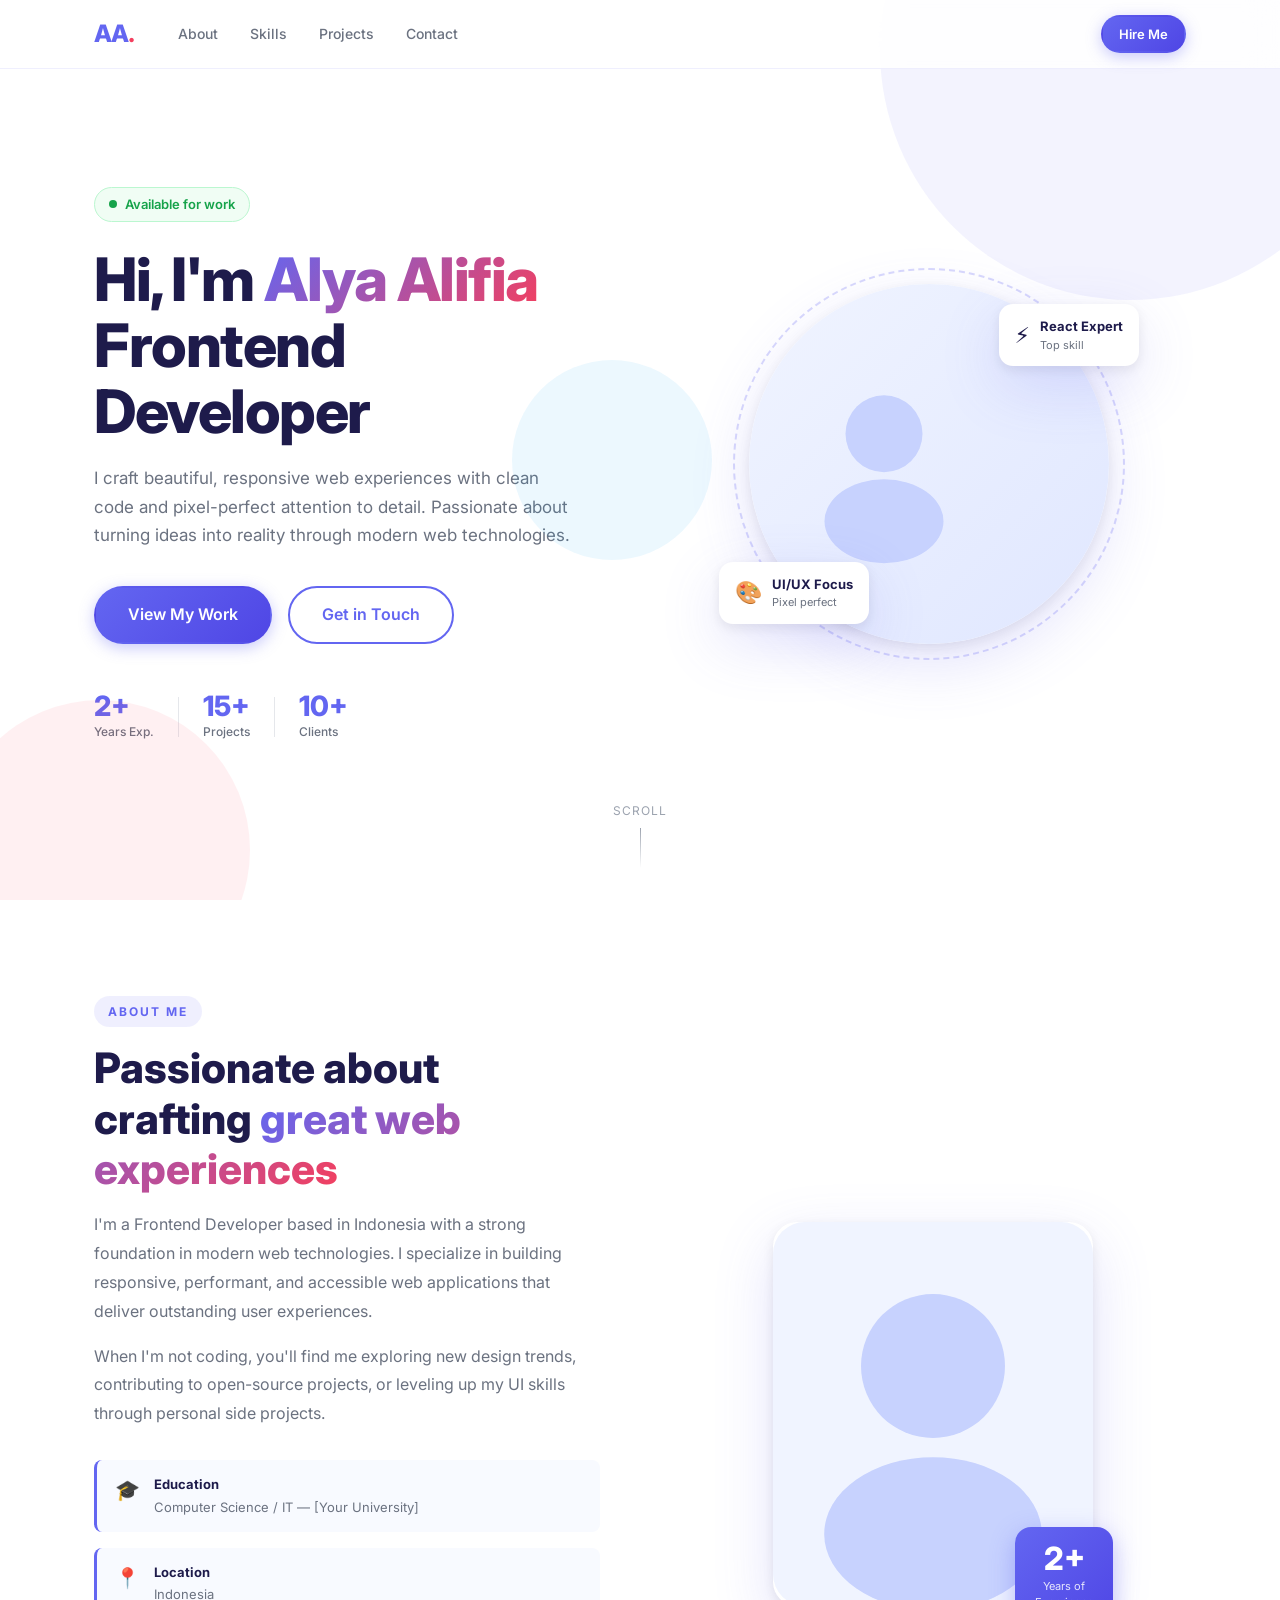
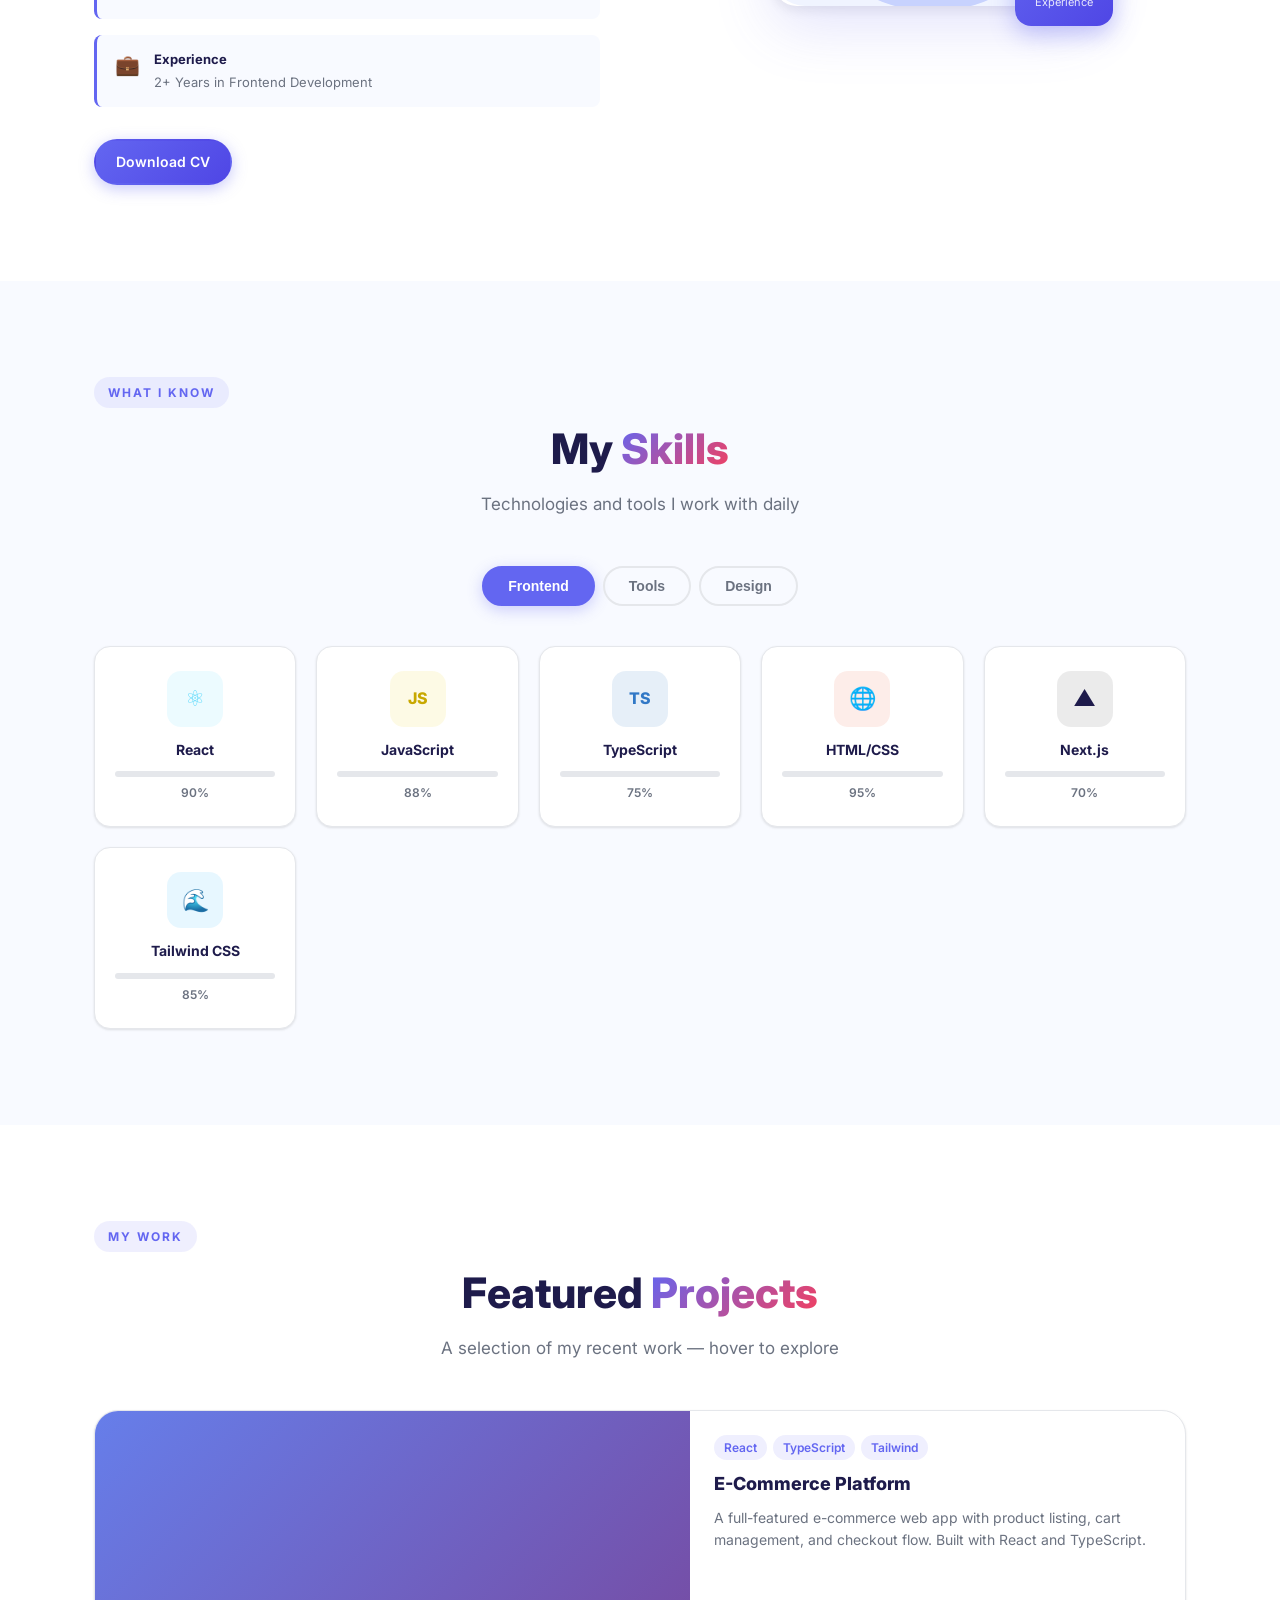
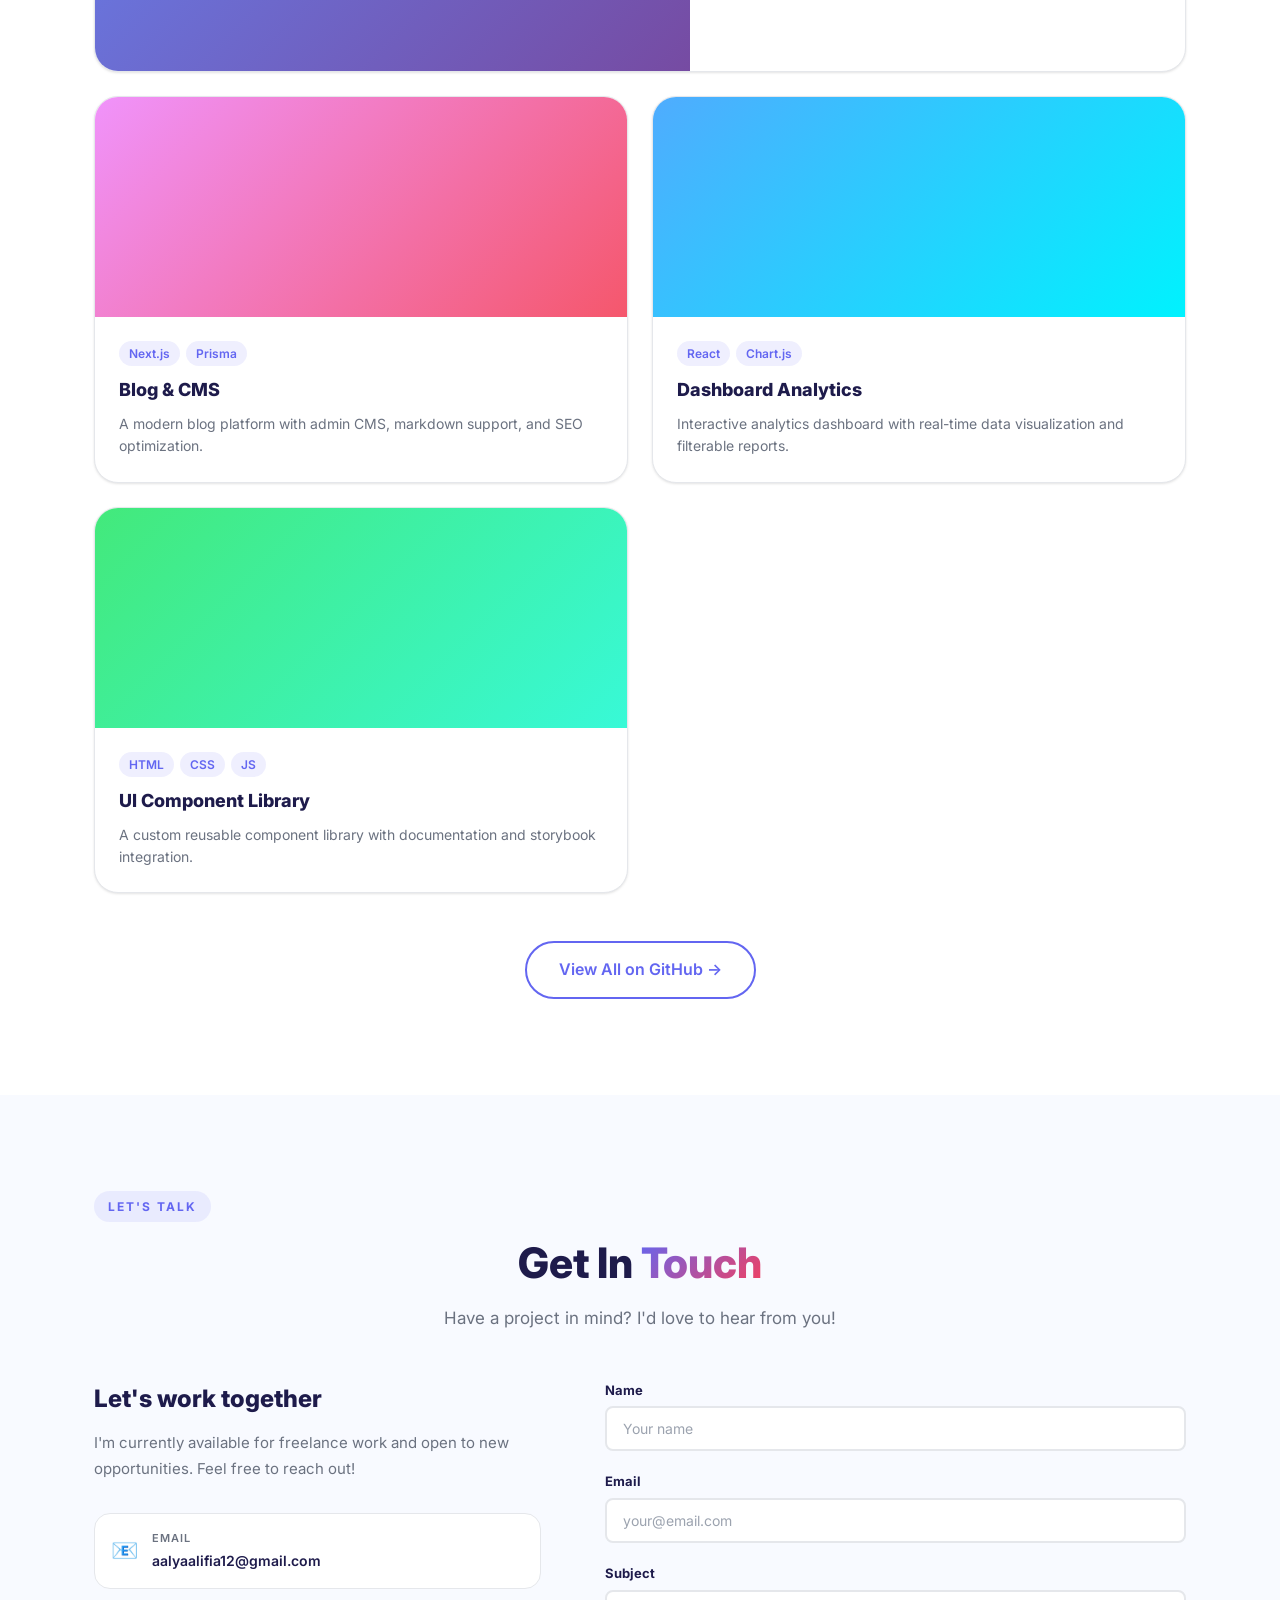
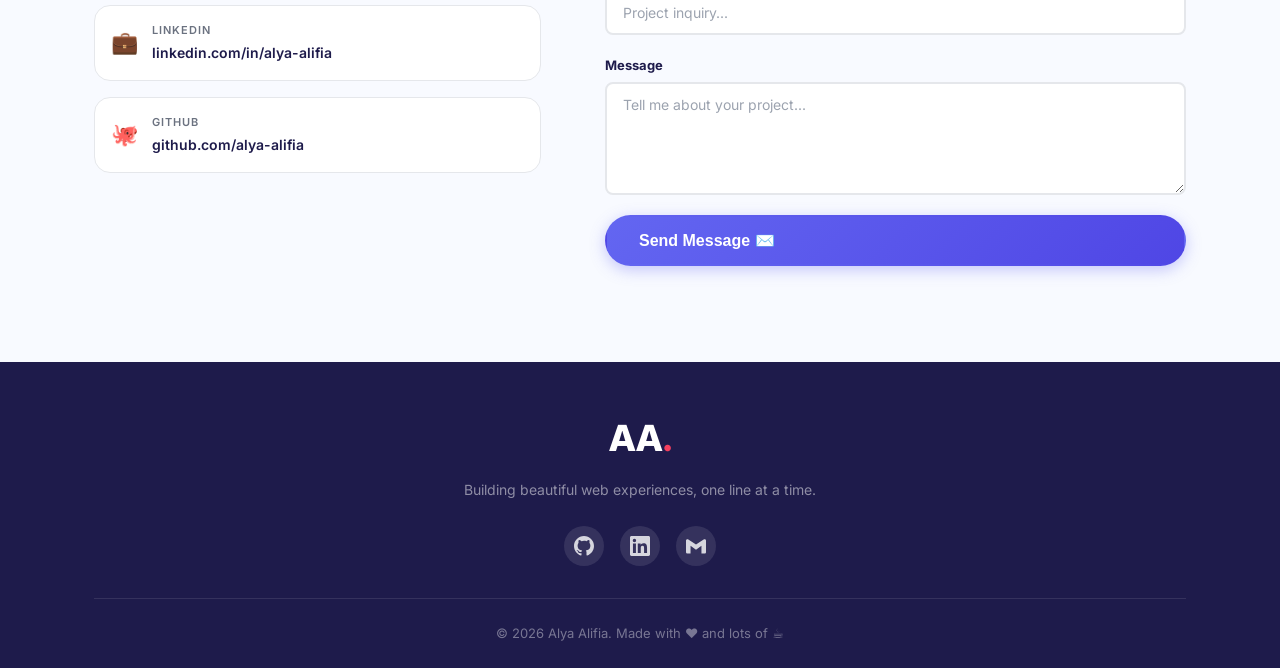
==== index.html @ 5667f8c8 "Add files via upload" ====
<!DOCTYPE html>
<html lang="id">
<head>
  <meta charset="UTF-8" />
  <meta name="viewport" content="width=device-width, initial-scale=1.0" />
  <title>Alya Alifia — Frontend Developer</title>
  <link rel="preconnect" href="https://fonts.googleapis.com" />
  <link rel="preconnect" href="https://fonts.gstatic.com" crossorigin />
  <link href="https://fonts.googleapis.com/css2?family=Inter:wght@300;400;500;600;700;800&family=Playfair+Display:wght@700;800&display=swap" rel="stylesheet" />
  <link rel="stylesheet" href="style.css" />
</head>
<body>

  <!-- NAVBAR -->
  <nav class="navbar" id="navbar">
    <div class="nav-container">
      <a href="#" class="nav-logo">AA<span class="logo-dot">.</span></a>
      <ul class="nav-links">
        <li><a href="#about">About</a></li>
        <li><a href="#skills">Skills</a></li>
        <li><a href="#projects">Projects</a></li>
        <li><a href="#contact">Contact</a></li>
      </ul>
      <a href="#contact" class="btn btn-primary btn-sm">Hire Me</a>
      <button class="nav-hamburger" id="hamburger" aria-label="Toggle menu">
        <span></span><span></span><span></span>
      </button>
    </div>
    <!-- Mobile Menu -->
    <div class="mobile-menu" id="mobileMenu">
      <ul>
        <li><a href="#about" class="mobile-link">About</a></li>
        <li><a href="#skills" class="mobile-link">Skills</a></li>
        <li><a href="#projects" class="mobile-link">Projects</a></li>
        <li><a href="#contact" class="mobile-link">Contact</a></li>
        <li><a href="#contact" class="btn btn-primary" style="display:inline-block;margin-top:8px;">Hire Me</a></li>
      </ul>
    </div>
  </nav>

  <!-- HERO -->
  <section class="hero" id="home">
    <div class="hero-bg-shapes">
      <div class="shape shape-1"></div>
      <div class="shape shape-2"></div>
      <div class="shape shape-3"></div>
    </div>
    <div class="container hero-content">
      <div class="hero-text">
        <div class="hero-badge">
          <span class="badge-dot"></span>
          Available for work
        </div>
        <h1 class="hero-title">
          Hi, I'm <span class="text-gradient">Alya Alifia</span>
          <br />Frontend Developer
        </h1>
        <p class="hero-desc">
          I craft beautiful, responsive web experiences with clean code 
          and pixel-perfect attention to detail. Passionate about turning 
          ideas into reality through modern web technologies.
        </p>
        <div class="hero-actions">
          <a href="#projects" class="btn btn-primary btn-lg">View My Work</a>
          <a href="#contact" class="btn btn-outline btn-lg">Get in Touch</a>
        </div>
        <div class="hero-stats">
          <div class="stat">
            <span class="stat-num">2+</span>
            <span class="stat-label">Years Exp.</span>
          </div>
          <div class="stat-divider"></div>
          <div class="stat">
            <span class="stat-num">15+</span>
            <span class="stat-label">Projects</span>
          </div>
          <div class="stat-divider"></div>
          <div class="stat">
            <span class="stat-num">10+</span>
            <span class="stat-label">Clients</span>
          </div>
        </div>
      </div>
      <div class="hero-visual">
        <div class="avatar-wrapper">
          <div class="avatar-ring"></div>
          <div class="avatar-container">
            <div class="avatar-placeholder">
              <svg viewBox="0 0 120 120" fill="none" xmlns="http://www.w3.org/2000/svg">
                <circle cx="60" cy="45" r="22" fill="#c7d2fe"/>
                <ellipse cx="60" cy="95" rx="34" ry="24" fill="#c7d2fe"/>
              </svg>
            </div>
          </div>
          <div class="floating-card card-top">
            <span class="card-icon">⚡</span>
            <div>
              <div class="card-title">React Expert</div>
              <div class="card-sub">Top skill</div>
            </div>
          </div>
          <div class="floating-card card-bottom">
            <span class="card-icon">🎨</span>
            <div>
              <div class="card-title">UI/UX Focus</div>
              <div class="card-sub">Pixel perfect</div>
            </div>
          </div>
        </div>
      </div>
    </div>
    <div class="scroll-indicator">
      <span>Scroll</span>
      <div class="scroll-line"></div>
    </div>
  </section>

  <!-- ABOUT -->
  <section class="section" id="about">
    <div class="container">
      <div class="section-label">About Me</div>
      <div class="about-grid">
        <div class="about-text">
          <h2 class="section-title">Passionate about crafting <span class="text-gradient">great web experiences</span></h2>
          <p>
            I'm a Frontend Developer based in Indonesia with a strong foundation in 
            modern web technologies. I specialize in building responsive, 
            performant, and accessible web applications that deliver outstanding user experiences.
          </p>
          <p>
            When I'm not coding, you'll find me exploring new design trends, 
            contributing to open-source projects, or leveling up my UI skills 
            through personal side projects.
          </p>
          <div class="about-highlights">
            <div class="highlight-item">
              <div class="highlight-icon">🎓</div>
              <div>
                <div class="highlight-title">Education</div>
                <div class="highlight-sub">Computer Science / IT — [Your University]</div>
              </div>
            </div>
            <div class="highlight-item">
              <div class="highlight-icon">📍</div>
              <div>
                <div class="highlight-title">Location</div>
                <div class="highlight-sub">Indonesia</div>
              </div>
            </div>
            <div class="highlight-item">
              <div class="highlight-icon">💼</div>
              <div>
                <div class="highlight-title">Experience</div>
                <div class="highlight-sub">2+ Years in Frontend Development</div>
              </div>
            </div>
          </div>
          <a href="#" class="btn btn-primary" download>Download CV</a>
        </div>
        <div class="about-image-col">
          <div class="about-card-visual">
            <div class="about-img-placeholder">
              <svg viewBox="0 0 200 240" fill="none" xmlns="http://www.w3.org/2000/svg">
                <rect width="200" height="240" rx="20" fill="#f0f4ff"/>
                <circle cx="100" cy="90" r="45" fill="#c7d2fe"/>
                <ellipse cx="100" cy="195" rx="68" ry="48" fill="#c7d2fe"/>
              </svg>
            </div>
            <div class="experience-badge">
              <div class="exp-num">2+</div>
              <div class="exp-label">Years of<br>Experience</div>
            </div>
          </div>
        </div>
      </div>
    </div>
  </section>

  <!-- SKILLS -->
  <section class="section section-alt" id="skills">
    <div class="container">
      <div class="section-label">What I Know</div>
      <h2 class="section-title text-center">My <span class="text-gradient">Skills</span></h2>
      <p class="section-desc text-center">Technologies and tools I work with daily</p>

      <div class="skills-tabs">
        <button class="tab-btn active" data-tab="frontend">Frontend</button>
        <button class="tab-btn" data-tab="tools">Tools</button>
        <button class="tab-btn" data-tab="design">Design</button>
      </div>

      <div class="tab-content active" id="tab-frontend">
        <div class="skills-grid">
          <div class="skill-card">
            <div class="skill-icon skill-react">⚛️</div>
            <div class="skill-name">React</div>
            <div class="skill-bar"><div class="skill-fill" style="--w:90%"></div></div>
            <div class="skill-pct">90%</div>
          </div>
          <div class="skill-card">
            <div class="skill-icon skill-js">JS</div>
            <div class="skill-name">JavaScript</div>
            <div class="skill-bar"><div class="skill-fill" style="--w:88%"></div></div>
            <div class="skill-pct">88%</div>
          </div>
          <div class="skill-card">
            <div class="skill-icon skill-ts">TS</div>
            <div class="skill-name">TypeScript</div>
            <div class="skill-bar"><div class="skill-fill" style="--w:75%"></div></div>
            <div class="skill-pct">75%</div>
          </div>
          <div class="skill-card">
            <div class="skill-icon skill-html">🌐</div>
            <div class="skill-name">HTML/CSS</div>
            <div class="skill-bar"><div class="skill-fill" style="--w:95%"></div></div>
            <div class="skill-pct">95%</div>
          </div>
          <div class="skill-card">
            <div class="skill-icon skill-next">▲</div>
            <div class="skill-name">Next.js</div>
            <div class="skill-bar"><div class="skill-fill" style="--w:70%"></div></div>
            <div class="skill-pct">70%</div>
          </div>
          <div class="skill-card">
            <div class="skill-icon skill-tailwind">🌊</div>
            <div class="skill-name">Tailwind CSS</div>
            <div class="skill-bar"><div class="skill-fill" style="--w:85%"></div></div>
            <div class="skill-pct">85%</div>
          </div>
        </div>
      </div>

      <div class="tab-content" id="tab-tools">
        <div class="skills-grid">
          <div class="skill-card">
            <div class="skill-icon skill-git">🔀</div>
            <div class="skill-name">Git / GitHub</div>
            <div class="skill-bar"><div class="skill-fill" style="--w:85%"></div></div>
            <div class="skill-pct">85%</div>
          </div>
          <div class="skill-card">
            <div class="skill-icon skill-vscode">💻</div>
            <div class="skill-name">VS Code</div>
            <div class="skill-bar"><div class="skill-fill" style="--w:95%"></div></div>
            <div class="skill-pct">95%</div>
          </div>
          <div class="skill-card">
            <div class="skill-icon skill-npm">📦</div>
            <div class="skill-name">npm / pnpm</div>
            <div class="skill-bar"><div class="skill-fill" style="--w:80%"></div></div>
            <div class="skill-pct">80%</div>
          </div>
          <div class="skill-card">
            <div class="skill-icon skill-vite">⚡</div>
            <div class="skill-name">Vite</div>
            <div class="skill-bar"><div class="skill-fill" style="--w:78%"></div></div>
            <div class="skill-pct">78%</div>
          </div>
        </div>
      </div>

      <div class="tab-content" id="tab-design">
        <div class="skills-grid">
          <div class="skill-card">
            <div class="skill-icon skill-figma">🎨</div>
            <div class="skill-name">Figma</div>
            <div class="skill-bar"><div class="skill-fill" style="--w:80%"></div></div>
            <div class="skill-pct">80%</div>
          </div>
          <div class="skill-card">
            <div class="skill-icon skill-ps">Ps</div>
            <div class="skill-name">Photoshop</div>
            <div class="skill-bar"><div class="skill-fill" style="--w:60%"></div></div>
            <div class="skill-pct">60%</div>
          </div>
          <div class="skill-card">
            <div class="skill-icon skill-ai">Ai</div>
            <div class="skill-name">Illustrator</div>
            <div class="skill-bar"><div class="skill-fill" style="--w:55%"></div></div>
            <div class="skill-pct">55%</div>
          </div>
        </div>
      </div>
    </div>
  </section>

  <!-- PROJECTS -->
  <section class="section" id="projects">
    <div class="container">
      <div class="section-label">My Work</div>
      <h2 class="section-title text-center">Featured <span class="text-gradient">Projects</span></h2>
      <p class="section-desc text-center">A selection of my recent work — hover to explore</p>

      <div class="projects-grid">

        <div class="project-card featured">
          <div class="project-img project-img-1">
            <div class="project-overlay">
              <a href="#" class="btn btn-white btn-sm">Live Demo</a>
              <a href="#" class="btn btn-outline-white btn-sm">GitHub</a>
            </div>
          </div>
          <div class="project-info">
            <div class="project-tags">
              <span class="tag">React</span>
              <span class="tag">TypeScript</span>
              <span class="tag">Tailwind</span>
            </div>
            <h3 class="project-title">E-Commerce Platform</h3>
            <p class="project-desc">A full-featured e-commerce web app with product listing, cart management, and checkout flow. Built with React and TypeScript.</p>
          </div>
        </div>

        <div class="project-card">
          <div class="project-img project-img-2">
            <div class="project-overlay">
              <a href="#" class="btn btn-white btn-sm">Live Demo</a>
              <a href="#" class="btn btn-outline-white btn-sm">GitHub</a>
            </div>
          </div>
          <div class="project-info">
            <div class="project-tags">
              <span class="tag">Next.js</span>
              <span class="tag">Prisma</span>
            </div>
            <h3 class="project-title">Blog & CMS</h3>
            <p class="project-desc">A modern blog platform with admin CMS, markdown support, and SEO optimization.</p>
          </div>
        </div>

        <div class="project-card">
          <div class="project-img project-img-3">
            <div class="project-overlay">
              <a href="#" class="btn btn-white btn-sm">Live Demo</a>
              <a href="#" class="btn btn-outline-white btn-sm">GitHub</a>
            </div>
          </div>
          <div class="project-info">
            <div class="project-tags">
              <span class="tag">React</span>
              <span class="tag">Chart.js</span>
            </div>
            <h3 class="project-title">Dashboard Analytics</h3>
            <p class="project-desc">Interactive analytics dashboard with real-time data visualization and filterable reports.</p>
          </div>
        </div>

        <div class="project-card">
          <div class="project-img project-img-4">
            <div class="project-overlay">
              <a href="#" class="btn btn-white btn-sm">Live Demo</a>
              <a href="#" class="btn btn-outline-white btn-sm">GitHub</a>
            </div>
          </div>
          <div class="project-info">
            <div class="project-tags">
              <span class="tag">HTML</span>
              <span class="tag">CSS</span>
              <span class="tag">JS</span>
            </div>
            <h3 class="project-title">UI Component Library</h3>
            <p class="project-desc">A custom reusable component library with documentation and storybook integration.</p>
          </div>
        </div>

      </div>

      <div class="text-center" style="margin-top:48px">
        <a href="https://github.com/" class="btn btn-outline btn-lg" target="_blank">View All on GitHub →</a>
      </div>
    </div>
  </section>

  <!-- CONTACT -->
  <section class="section section-alt" id="contact">
    <div class="container">
      <div class="section-label">Let's Talk</div>
      <h2 class="section-title text-center">Get In <span class="text-gradient">Touch</span></h2>
      <p class="section-desc text-center">Have a project in mind? I'd love to hear from you!</p>

      <div class="contact-grid">
        <div class="contact-info">
          <h3>Let's work together</h3>
          <p>I'm currently available for freelance work and open to new opportunities. Feel free to reach out!</p>
          <div class="contact-links">
            <a href="mailto:aalyaalifia12@gmail.com" class="contact-link">
              <div class="contact-link-icon">📧</div>
              <div>
                <div class="contact-link-label">Email</div>
                <div class="contact-link-val">aalyaalifia12@gmail.com</div>
              </div>
            </a>
            <a href="https://linkedin.com/in/" class="contact-link" target="_blank">
              <div class="contact-link-icon">💼</div>
              <div>
                <div class="contact-link-label">LinkedIn</div>
                <div class="contact-link-val">linkedin.com/in/alya-alifia</div>
              </div>
            </a>
            <a href="https://github.com/" class="contact-link" target="_blank">
              <div class="contact-link-icon">🐙</div>
              <div>
                <div class="contact-link-label">GitHub</div>
                <div class="contact-link-val">github.com/alya-alifia</div>
              </div>
            </a>
          </div>
        </div>

        <form class="contact-form" id="contactForm">
          <div class="form-group">
            <label for="name">Name</label>
            <input type="text" id="name" placeholder="Your name" required />
          </div>
          <div class="form-group">
            <label for="email">Email</label>
            <input type="email" id="email" placeholder="your@email.com" required />
          </div>
          <div class="form-group">
            <label for="subject">Subject</label>
            <input type="text" id="subject" placeholder="Project inquiry..." />
          </div>
          <div class="form-group">
            <label for="message">Message</label>
            <textarea id="message" rows="5" placeholder="Tell me about your project..." required></textarea>
          </div>
          <button type="submit" class="btn btn-primary btn-lg" style="width:100%">Send Message ✉️</button>
          <div class="form-success" id="formSuccess">
            ✅ Message sent! I'll get back to you soon.
          </div>
        </form>
      </div>
    </div>
  </section>

  <!-- FOOTER -->
  <footer class="footer">
    <div class="container">
      <div class="footer-content">
        <div class="footer-logo">AA<span class="logo-dot">.</span></div>
        <p class="footer-tagline">Building beautiful web experiences, one line at a time.</p>
        <div class="footer-socials">
          <a href="https://github.com/" target="_blank" aria-label="GitHub">
            <svg width="20" height="20" viewBox="0 0 24 24" fill="currentColor"><path d="M12 0C5.374 0 0 5.373 0 12c0 5.302 3.438 9.8 8.207 11.387.599.111.793-.261.793-.577v-2.234c-3.338.726-4.033-1.416-4.033-1.416-.546-1.387-1.333-1.756-1.333-1.756-1.089-.745.083-.729.083-.729 1.205.084 1.839 1.237 1.839 1.237 1.07 1.834 2.807 1.304 3.492.997.107-.775.418-1.305.762-1.604-2.665-.305-5.467-1.334-5.467-5.931 0-1.311.469-2.381 1.236-3.221-.124-.303-.535-1.524.117-3.176 0 0 1.008-.322 3.301 1.23A11.509 11.509 0 0 1 12 5.803c1.02.005 2.047.138 3.006.404 2.291-1.552 3.297-1.23 3.297-1.23.653 1.653.242 2.874.118 3.176.77.84 1.235 1.911 1.235 3.221 0 4.609-2.807 5.624-5.479 5.921.43.372.823 1.102.823 2.222v3.293c0 .319.192.694.801.576C20.566 21.797 24 17.3 24 12c0-6.627-5.373-12-12-12z"/></svg>
          </a>
          <a href="https://linkedin.com/" target="_blank" aria-label="LinkedIn">
            <svg width="20" height="20" viewBox="0 0 24 24" fill="currentColor"><path d="M20.447 20.452h-3.554v-5.569c0-1.328-.027-3.037-1.852-3.037-1.853 0-2.136 1.445-2.136 2.939v5.667H9.351V9h3.414v1.561h.046c.477-.9 1.637-1.85 3.37-1.85 3.601 0 4.267 2.37 4.267 5.455v6.286zM5.337 7.433a2.062 2.062 0 0 1-2.063-2.065 2.064 2.064 0 1 1 2.063 2.065zm1.782 13.019H3.555V9h3.564v11.452zM22.225 0H1.771C.792 0 0 .774 0 1.729v20.542C0 23.227.792 24 1.771 24h20.451C23.2 24 24 23.227 24 22.271V1.729C24 .774 23.2 0 22.222 0h.003z"/></svg>
          </a>
          <a href="mailto:aalyaalifia12@gmail.com" aria-label="Email">
            <svg width="20" height="20" viewBox="0 0 24 24" fill="currentColor"><path d="M24 5.457v13.909c0 .904-.732 1.636-1.636 1.636h-3.819V11.73L12 16.64l-6.545-4.91v9.273H1.636A1.636 1.636 0 0 1 0 19.366V5.457c0-.9.732-1.636 1.636-1.636h.709L12 10.09l9.655-6.27h.709A1.636 1.636 0 0 1 24 5.457z"/></svg>
          </a>
        </div>
      </div>
      <div class="footer-bottom">
        <p>© 2026 Alya Alifia. Made with ❤️ and lots of ☕</p>
      </div>
    </div>
  </footer>

  <script src="main.js"></script>
</body>
</html>
---- style.css ----
/* =============================================
   PORTFOLIO ALYA ALIFIA — STYLE.CSS
   ============================================= */

/* --- Reset & Variables --- */
*, *::before, *::after { box-sizing: border-box; margin: 0; padding: 0; }

:root {
  --primary: #6366f1;
  --primary-light: #818cf8;
  --primary-dark: #4f46e5;
  --secondary: #f43f5e;
  --accent: #0ea5e9;
  --bg: #ffffff;
  --bg-alt: #f8faff;
  --bg-card: #ffffff;
  --text: #1e1b4b;
  --text-muted: #6b7280;
  --text-light: #9ca3af;
  --border: #e5e7eb;
  --shadow-sm: 0 1px 3px rgba(0,0,0,.08), 0 1px 2px rgba(0,0,0,.04);
  --shadow: 0 4px 16px rgba(99,102,241,.12), 0 1px 4px rgba(0,0,0,.06);
  --shadow-lg: 0 20px 60px rgba(99,102,241,.18), 0 4px 12px rgba(0,0,0,.08);
  --radius: 16px;
  --radius-sm: 8px;
  --radius-lg: 24px;
  --transition: all .25s cubic-bezier(.4,0,.2,1);
  --font: 'Inter', system-ui, sans-serif;
  --font-display: 'Playfair Display', serif;
}

html { scroll-behavior: smooth; }

body {
  font-family: var(--font);
  color: var(--text);
  background: var(--bg);
  line-height: 1.6;
  overflow-x: hidden;
}

/* --- Utilities --- */
.container { width: 100%; max-width: 1140px; margin: 0 auto; padding: 0 24px; }
.text-center { text-align: center; }
.text-gradient {
  background: linear-gradient(135deg, var(--primary), var(--secondary));
  -webkit-background-clip: text;
  -webkit-text-fill-color: transparent;
  background-clip: text;
}

/* --- Buttons --- */
.btn {
  display: inline-flex;
  align-items: center;
  gap: 8px;
  padding: 10px 20px;
  border-radius: 50px;
  font-weight: 600;
  font-size: 14px;
  cursor: pointer;
  border: 2px solid transparent;
  transition: var(--transition);
  text-decoration: none;
  white-space: nowrap;
}
.btn-primary {
  background: linear-gradient(135deg, var(--primary), var(--primary-dark));
  color: #fff;
  box-shadow: 0 4px 15px rgba(99,102,241,.35);
}
.btn-primary:hover {
  transform: translateY(-2px);
  box-shadow: 0 8px 25px rgba(99,102,241,.45);
}
.btn-outline {
  background: transparent;
  color: var(--primary);
  border-color: var(--primary);
}
.btn-outline:hover {
  background: var(--primary);
  color: #fff;
  transform: translateY(-2px);
}
.btn-outline-white {
  background: transparent;
  color: #fff;
  border-color: rgba(255,255,255,.7);
}
.btn-outline-white:hover { background: rgba(255,255,255,.15); }
.btn-white {
  background: #fff;
  color: var(--primary);
}
.btn-white:hover { background: var(--primary); color: #fff; }
.btn-sm { padding: 7px 16px; font-size: 13px; }
.btn-lg { padding: 14px 32px; font-size: 16px; }

/* --- Navbar --- */
.navbar {
  position: fixed;
  top: 0;
  left: 0;
  right: 0;
  z-index: 1000;
  background: rgba(255,255,255,.85);
  backdrop-filter: blur(16px);
  -webkit-backdrop-filter: blur(16px);
  border-bottom: 1px solid rgba(99,102,241,.1);
  transition: var(--transition);
}
.navbar.scrolled {
  background: rgba(255,255,255,.95);
  box-shadow: var(--shadow);
}
.nav-container {
  display: flex;
  align-items: center;
  gap: 32px;
  height: 68px;
  max-width: 1140px;
  margin: 0 auto;
  padding: 0 24px;
}
.nav-logo {
  font-size: 24px;
  font-weight: 800;
  color: var(--primary);
  text-decoration: none;
  flex-shrink: 0;
  letter-spacing: -1px;
}
.logo-dot { color: var(--secondary); }
.nav-links {
  display: flex;
  list-style: none;
  gap: 8px;
  flex: 1;
}
.nav-links a {
  text-decoration: none;
  color: var(--text-muted);
  font-weight: 500;
  font-size: 14px;
  padding: 6px 12px;
  border-radius: 8px;
  transition: var(--transition);
}
.nav-links a:hover {
  color: var(--primary);
  background: rgba(99,102,241,.08);
}
.nav-hamburger {
  display: none;
  flex-direction: column;
  gap: 5px;
  background: none;
  border: none;
  cursor: pointer;
  padding: 4px;
  margin-left: auto;
}
.nav-hamburger span {
  display: block;
  width: 24px;
  height: 2px;
  background: var(--text);
  border-radius: 2px;
  transition: var(--transition);
}
.mobile-menu {
  display: none;
  padding: 16px 24px 20px;
  border-top: 1px solid var(--border);
}
.mobile-menu.open { display: block; }
.mobile-menu ul { list-style: none; display: flex; flex-direction: column; gap: 4px; }
.mobile-link {
  display: block;
  padding: 10px 12px;
  color: var(--text-muted);
  text-decoration: none;
  font-weight: 500;
  border-radius: 8px;
  transition: var(--transition);
}
.mobile-link:hover { color: var(--primary); background: rgba(99,102,241,.08); }

/* --- Section Base --- */
.section { padding: 96px 0; }
.section-alt { background: var(--bg-alt); }
.section-label {
  display: inline-block;
  background: rgba(99,102,241,.1);
  color: var(--primary);
  font-size: 12px;
  font-weight: 700;
  letter-spacing: 2px;
  text-transform: uppercase;
  padding: 6px 14px;
  border-radius: 50px;
  margin-bottom: 16px;
}
.section-title {
  font-size: clamp(28px, 4vw, 42px);
  font-weight: 800;
  line-height: 1.2;
  margin-bottom: 16px;
  color: var(--text);
}
.section-desc {
  color: var(--text-muted);
  font-size: 17px;
  max-width: 540px;
  margin: 0 auto 48px;
}

/* --- HERO --- */
.hero {
  position: relative;
  min-height: 100vh;
  display: flex;
  align-items: center;
  overflow: hidden;
  padding-top: 68px;
}
.hero-bg-shapes {
  position: absolute;
  inset: 0;
  pointer-events: none;
  overflow: hidden;
}
.shape {
  position: absolute;
  border-radius: 50%;
  opacity: .08;
  animation: float 8s ease-in-out infinite;
}
.shape-1 {
  width: 500px; height: 500px;
  background: var(--primary);
  top: -200px; right: -100px;
  animation-delay: 0s;
}
.shape-2 {
  width: 300px; height: 300px;
  background: var(--secondary);
  bottom: -100px; left: -50px;
  animation-delay: 3s;
}
.shape-3 {
  width: 200px; height: 200px;
  background: var(--accent);
  top: 40%; left: 40%;
  animation-delay: 6s;
}
@keyframes float {
  0%, 100% { transform: translateY(0) scale(1); }
  50% { transform: translateY(-30px) scale(1.05); }
}

.hero-content {
  display: grid;
  grid-template-columns: 1fr 1fr;
  gap: 64px;
  align-items: center;
  padding-top: 40px;
  padding-bottom: 80px;
}
.hero-badge {
  display: inline-flex;
  align-items: center;
  gap: 8px;
  background: #f0fdf4;
  color: #16a34a;
  font-size: 13px;
  font-weight: 600;
  padding: 6px 14px;
  border-radius: 50px;
  border: 1px solid #bbf7d0;
  margin-bottom: 24px;
}
.badge-dot {
  width: 8px;
  height: 8px;
  background: #16a34a;
  border-radius: 50%;
  animation: pulse 2s ease infinite;
}
@keyframes pulse {
  0%, 100% { opacity: 1; transform: scale(1); }
  50% { opacity: .6; transform: scale(.8); }
}
.hero-title {
  font-size: clamp(36px, 5vw, 60px);
  font-weight: 800;
  line-height: 1.1;
  margin-bottom: 20px;
  letter-spacing: -1.5px;
}
.hero-desc {
  font-size: 17px;
  color: var(--text-muted);
  line-height: 1.7;
  margin-bottom: 36px;
  max-width: 480px;
}
.hero-actions { display: flex; gap: 16px; flex-wrap: wrap; margin-bottom: 48px; }
.hero-stats { display: flex; align-items: center; gap: 24px; }
.stat { display: flex; flex-direction: column; }
.stat-num { font-size: 28px; font-weight: 800; color: var(--primary); line-height: 1; }
.stat-label { font-size: 12px; color: var(--text-muted); font-weight: 500; margin-top: 2px; }
.stat-divider { width: 1px; height: 40px; background: var(--border); }

/* Avatar / Hero Visual */
.hero-visual { display: flex; justify-content: center; align-items: center; }
.avatar-wrapper { position: relative; width: 360px; height: 360px; }
.avatar-ring {
  position: absolute;
  inset: -16px;
  border-radius: 50%;
  border: 2px dashed rgba(99,102,241,.25);
  animation: spin 20s linear infinite;
}
@keyframes spin { to { transform: rotate(360deg); } }
.avatar-container {
  width: 100%;
  height: 100%;
  border-radius: 50%;
  background: linear-gradient(135deg, #f0f4ff 0%, #e0e7ff 100%);
  overflow: hidden;
  box-shadow: var(--shadow-lg);
  display: flex;
  align-items: center;
  justify-content: center;
}
.avatar-placeholder svg { width: 70%; height: 70%; }
.floating-card {
  position: absolute;
  display: flex;
  align-items: center;
  gap: 10px;
  background: #fff;
  border-radius: 14px;
  padding: 12px 16px;
  box-shadow: var(--shadow-lg);
  font-size: 13px;
  animation: floatCard 4s ease-in-out infinite;
}
.card-top { top: 20px; right: -30px; animation-delay: 0s; }
.card-bottom { bottom: 20px; left: -30px; animation-delay: 2s; }
@keyframes floatCard {
  0%, 100% { transform: translateY(0); }
  50% { transform: translateY(-8px); }
}
.card-icon { font-size: 22px; }
.card-title { font-weight: 700; color: var(--text); font-size: 13px; }
.card-sub { font-size: 11px; color: var(--text-muted); }

.scroll-indicator {
  position: absolute;
  bottom: 32px;
  left: 50%;
  transform: translateX(-50%);
  display: flex;
  flex-direction: column;
  align-items: center;
  gap: 8px;
  color: var(--text-light);
  font-size: 12px;
  letter-spacing: 1px;
  text-transform: uppercase;
}
.scroll-line {
  width: 1px;
  height: 40px;
  background: linear-gradient(to bottom, var(--text-light), transparent);
  animation: scrollLine 2s ease-in-out infinite;
}
@keyframes scrollLine {
  0% { opacity: 0; transform: scaleY(0); transform-origin: top; }
  50% { opacity: 1; }
  100% { opacity: 0; transform: scaleY(1); transform-origin: bottom; }
}

/* --- ABOUT --- */
.about-grid {
  display: grid;
  grid-template-columns: 1fr 1fr;
  gap: 80px;
  align-items: center;
}
.about-text p {
  color: var(--text-muted);
  margin-bottom: 16px;
  font-size: 16px;
  line-height: 1.8;
}
.about-highlights { margin: 32px 0; display: flex; flex-direction: column; gap: 16px; }
.highlight-item {
  display: flex;
  align-items: flex-start;
  gap: 14px;
  padding: 14px 18px;
  background: var(--bg-alt);
  border-radius: var(--radius-sm);
  border-left: 3px solid var(--primary);
}
.highlight-icon { font-size: 20px; flex-shrink: 0; }
.highlight-title { font-weight: 700; font-size: 13px; color: var(--text); }
.highlight-sub { font-size: 13px; color: var(--text-muted); margin-top: 2px; }

.about-image-col { display: flex; justify-content: center; }
.about-card-visual { position: relative; display: inline-block; }
.about-img-placeholder {
  width: 320px;
  border-radius: var(--radius-lg);
  overflow: hidden;
  box-shadow: var(--shadow-lg);
}
.about-img-placeholder svg { display: block; width: 100%; }
.experience-badge {
  position: absolute;
  bottom: -20px;
  right: -20px;
  background: linear-gradient(135deg, var(--primary), var(--primary-dark));
  color: #fff;
  border-radius: var(--radius);
  padding: 16px 20px;
  text-align: center;
  box-shadow: 0 8px 25px rgba(99,102,241,.4);
}
.exp-num { font-size: 32px; font-weight: 800; line-height: 1; }
.exp-label { font-size: 11px; opacity: .85; line-height: 1.4; margin-top: 4px; }

/* --- SKILLS --- */
.skills-tabs {
  display: flex;
  gap: 8px;
  justify-content: center;
  margin-bottom: 40px;
}
.tab-btn {
  padding: 10px 24px;
  border-radius: 50px;
  border: 2px solid var(--border);
  background: transparent;
  font-weight: 600;
  font-size: 14px;
  color: var(--text-muted);
  cursor: pointer;
  transition: var(--transition);
}
.tab-btn.active, .tab-btn:hover {
  background: var(--primary);
  border-color: var(--primary);
  color: #fff;
  box-shadow: 0 4px 15px rgba(99,102,241,.3);
}
.tab-content { display: none; }
.tab-content.active { display: block; }
.skills-grid {
  display: grid;
  grid-template-columns: repeat(auto-fill, minmax(200px, 1fr));
  gap: 20px;
}
.skill-card {
  background: var(--bg-card);
  border-radius: var(--radius);
  padding: 24px 20px;
  box-shadow: var(--shadow-sm);
  border: 1px solid var(--border);
  transition: var(--transition);
  text-align: center;
}
.skill-card:hover {
  transform: translateY(-4px);
  box-shadow: var(--shadow);
  border-color: var(--primary);
}
.skill-icon {
  width: 56px; height: 56px;
  border-radius: 14px;
  margin: 0 auto 12px;
  display: flex;
  align-items: center;
  justify-content: center;
  font-size: 22px;
  font-weight: 800;
  background: rgba(99,102,241,.08);
}
.skill-react { background: rgba(97,218,251,.12); color: #61dafb; }
.skill-js { background: rgba(240,219,79,.15); color: #c8a800; font-size: 16px; }
.skill-ts { background: rgba(49,120,198,.12); color: #3178c6; font-size: 16px; }
.skill-html { background: rgba(228,77,38,.1); }
.skill-next { background: rgba(0,0,0,.08); }
.skill-tailwind { background: rgba(56,189,248,.12); }
.skill-git { background: rgba(240,80,51,.1); }
.skill-vscode { background: rgba(23,114,186,.1); }
.skill-npm { background: rgba(203,56,55,.1); }
.skill-vite { background: rgba(100,108,255,.1); }
.skill-figma { background: rgba(241,101,36,.1); }
.skill-ps { background: rgba(49,105,166,.1); color: #3169a6; font-size: 14px; font-weight: 900; }
.skill-ai { background: rgba(255,154,0,.1); color: #ff9a00; font-size: 14px; font-weight: 900; }
.skill-name { font-weight: 700; font-size: 14px; color: var(--text); margin-bottom: 10px; }
.skill-bar {
  height: 6px;
  background: var(--border);
  border-radius: 50px;
  overflow: hidden;
  margin-bottom: 6px;
}
.skill-fill {
  height: 100%;
  width: var(--w);
  background: linear-gradient(90deg, var(--primary), var(--primary-light));
  border-radius: 50px;
  transition: width 1s cubic-bezier(.4,0,.2,1);
}
.skill-pct { font-size: 12px; color: var(--text-muted); font-weight: 600; }

/* --- PROJECTS --- */
.projects-grid {
  display: grid;
  grid-template-columns: repeat(2, 1fr);
  gap: 24px;
}
.project-card {
  background: var(--bg-card);
  border-radius: var(--radius-lg);
  overflow: hidden;
  box-shadow: var(--shadow-sm);
  border: 1px solid var(--border);
  transition: var(--transition);
}
.project-card:hover { transform: translateY(-6px); box-shadow: var(--shadow-lg); }
.project-card.featured { grid-column: 1 / -1; display: grid; grid-template-columns: 1.2fr 1fr; }
.project-img {
  position: relative;
  height: 220px;
  background-size: cover;
  background-position: center;
  overflow: hidden;
}
.project-card.featured .project-img { height: 100%; min-height: 260px; }
.project-img-1 { background: linear-gradient(135deg, #667eea 0%, #764ba2 100%); }
.project-img-2 { background: linear-gradient(135deg, #f093fb 0%, #f5576c 100%); }
.project-img-3 { background: linear-gradient(135deg, #4facfe 0%, #00f2fe 100%); }
.project-img-4 { background: linear-gradient(135deg, #43e97b 0%, #38f9d7 100%); }
.project-overlay {
  position: absolute;
  inset: 0;
  background: rgba(0,0,0,.5);
  display: flex;
  align-items: center;
  justify-content: center;
  gap: 12px;
  opacity: 0;
  transition: var(--transition);
}
.project-card:hover .project-overlay { opacity: 1; }
.project-info { padding: 24px; }
.project-tags { display: flex; flex-wrap: wrap; gap: 6px; margin-bottom: 10px; }
.tag {
  background: rgba(99,102,241,.1);
  color: var(--primary);
  font-size: 12px;
  font-weight: 600;
  padding: 3px 10px;
  border-radius: 50px;
}
.project-title { font-size: 18px; font-weight: 800; color: var(--text); margin-bottom: 8px; }
.project-desc { font-size: 14px; color: var(--text-muted); line-height: 1.6; }

/* --- CONTACT --- */
.contact-grid {
  display: grid;
  grid-template-columns: 1fr 1.3fr;
  gap: 64px;
  align-items: flex-start;
}
.contact-info h3 { font-size: 24px; font-weight: 800; margin-bottom: 12px; }
.contact-info p { color: var(--text-muted); font-size: 15px; line-height: 1.7; margin-bottom: 32px; }
.contact-links { display: flex; flex-direction: column; gap: 16px; }
.contact-link {
  display: flex;
  align-items: center;
  gap: 14px;
  padding: 16px;
  background: var(--bg-card);
  border-radius: var(--radius);
  border: 1px solid var(--border);
  text-decoration: none;
  color: var(--text);
  transition: var(--transition);
}
.contact-link:hover {
  border-color: var(--primary);
  box-shadow: var(--shadow);
  transform: translateX(4px);
}
.contact-link-icon { font-size: 22px; flex-shrink: 0; }
.contact-link-label { font-size: 11px; color: var(--text-muted); font-weight: 600; text-transform: uppercase; letter-spacing: 1px; }
.contact-link-val { font-size: 14px; font-weight: 600; color: var(--text); margin-top: 2px; }

.contact-form { display: flex; flex-direction: column; gap: 20px; }
.form-group { display: flex; flex-direction: column; gap: 6px; }
.form-group label { font-size: 13px; font-weight: 700; color: var(--text); }
.form-group input, .form-group textarea {
  padding: 12px 16px;
  border: 2px solid var(--border);
  border-radius: var(--radius-sm);
  font-family: var(--font);
  font-size: 14px;
  color: var(--text);
  background: var(--bg-card);
  transition: var(--transition);
  outline: none;
  resize: vertical;
}
.form-group input:focus, .form-group textarea:focus {
  border-color: var(--primary);
  box-shadow: 0 0 0 4px rgba(99,102,241,.12);
}
.form-group input::placeholder, .form-group textarea::placeholder { color: var(--text-light); }
.form-success {
  display: none;
  color: #16a34a;
  font-weight: 600;
  font-size: 14px;
  text-align: center;
  padding: 12px;
  background: #f0fdf4;
  border-radius: var(--radius-sm);
  border: 1px solid #bbf7d0;
}
.form-success.show { display: block; }

/* --- FOOTER --- */
.footer {
  background: var(--text);
  color: rgba(255,255,255,.85);
  padding: 48px 0 24px;
}
.footer-content { text-align: center; margin-bottom: 32px; }
.footer-logo {
  font-size: 36px;
  font-weight: 800;
  color: #fff;
  margin-bottom: 12px;
}
.footer-tagline { font-size: 14px; color: rgba(255,255,255,.5); margin-bottom: 24px; }
.footer-socials { display: flex; justify-content: center; gap: 16px; }
.footer-socials a {
  display: flex;
  align-items: center;
  justify-content: center;
  width: 40px;
  height: 40px;
  border-radius: 50%;
  background: rgba(255,255,255,.1);
  color: rgba(255,255,255,.8);
  transition: var(--transition);
  text-decoration: none;
}
.footer-socials a:hover { background: var(--primary); color: #fff; transform: translateY(-2px); }
.footer-bottom {
  border-top: 1px solid rgba(255,255,255,.1);
  padding-top: 24px;
  text-align: center;
  font-size: 13px;
  color: rgba(255,255,255,.4);
}

/* --- Scroll Animations --- */
.reveal {
  opacity: 0;
  transform: translateY(28px);
  transition: opacity .6s ease, transform .6s ease;
}
.reveal.visible { opacity: 1; transform: none; }

/* --- Responsive --- */
@media (max-width: 768px) {
  .nav-links, .navbar .btn-primary { display: none; }
  .nav-hamburger { display: flex; }
  .hero-content { grid-template-columns: 1fr; gap: 40px; padding-top: 20px; }
  .hero-visual { order: -1; }
  .avatar-wrapper { width: 260px; height: 260px; }
  .floating-card { display: none; }
  .hero-title { font-size: clamp(28px, 7vw, 42px); }
  .about-grid { grid-template-columns: 1fr; gap: 40px; }
  .about-image-col { display: none; }
  .projects-grid { grid-template-columns: 1fr; }
  .project-card.featured { grid-column: auto; display: block; }
  .contact-grid { grid-template-columns: 1fr; gap: 40px; }
  .hero-stats { gap: 16px; }
  .stat-num { font-size: 22px; }
  .section { padding: 64px 0; }
}
@media (max-width: 480px) {
  .hero-actions { flex-direction: column; align-items: flex-start; }
  .btn-lg { padding: 12px 24px; font-size: 15px; }
  .skills-grid { grid-template-columns: repeat(2, 1fr); }
}
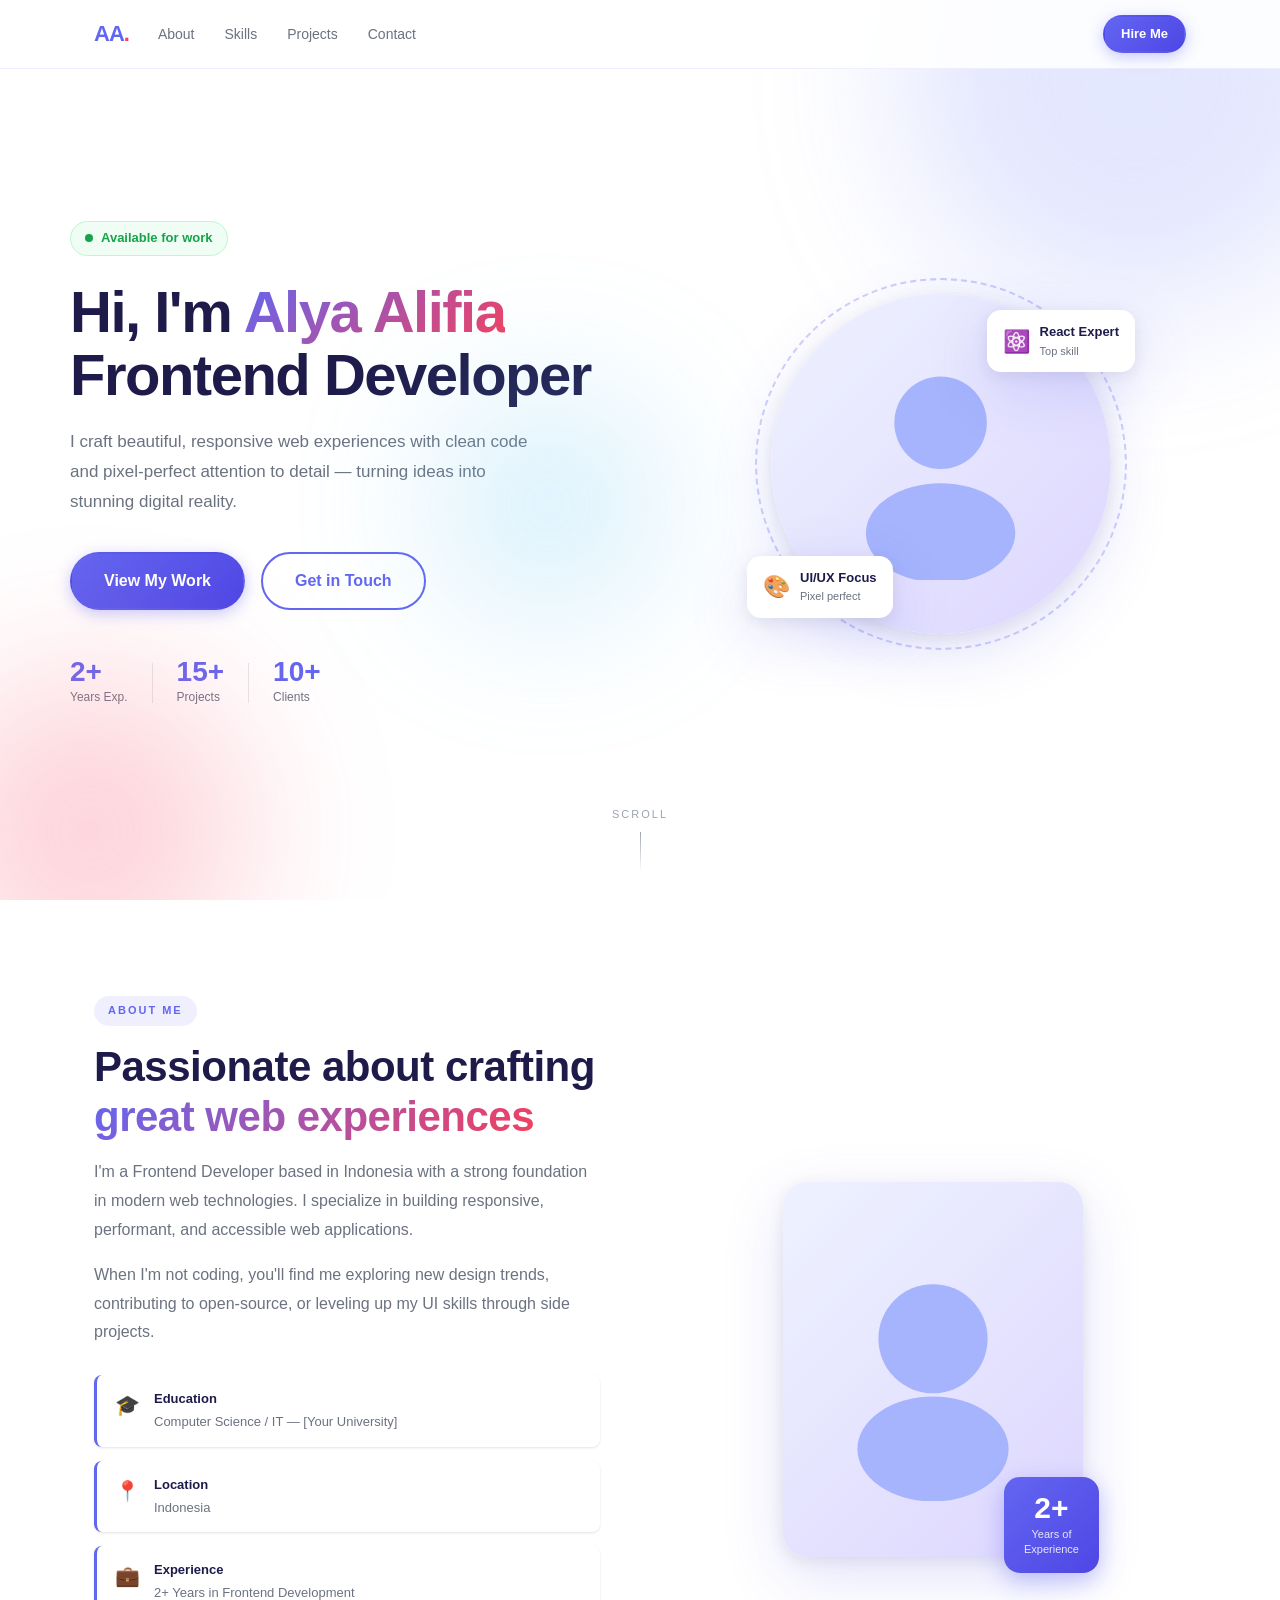
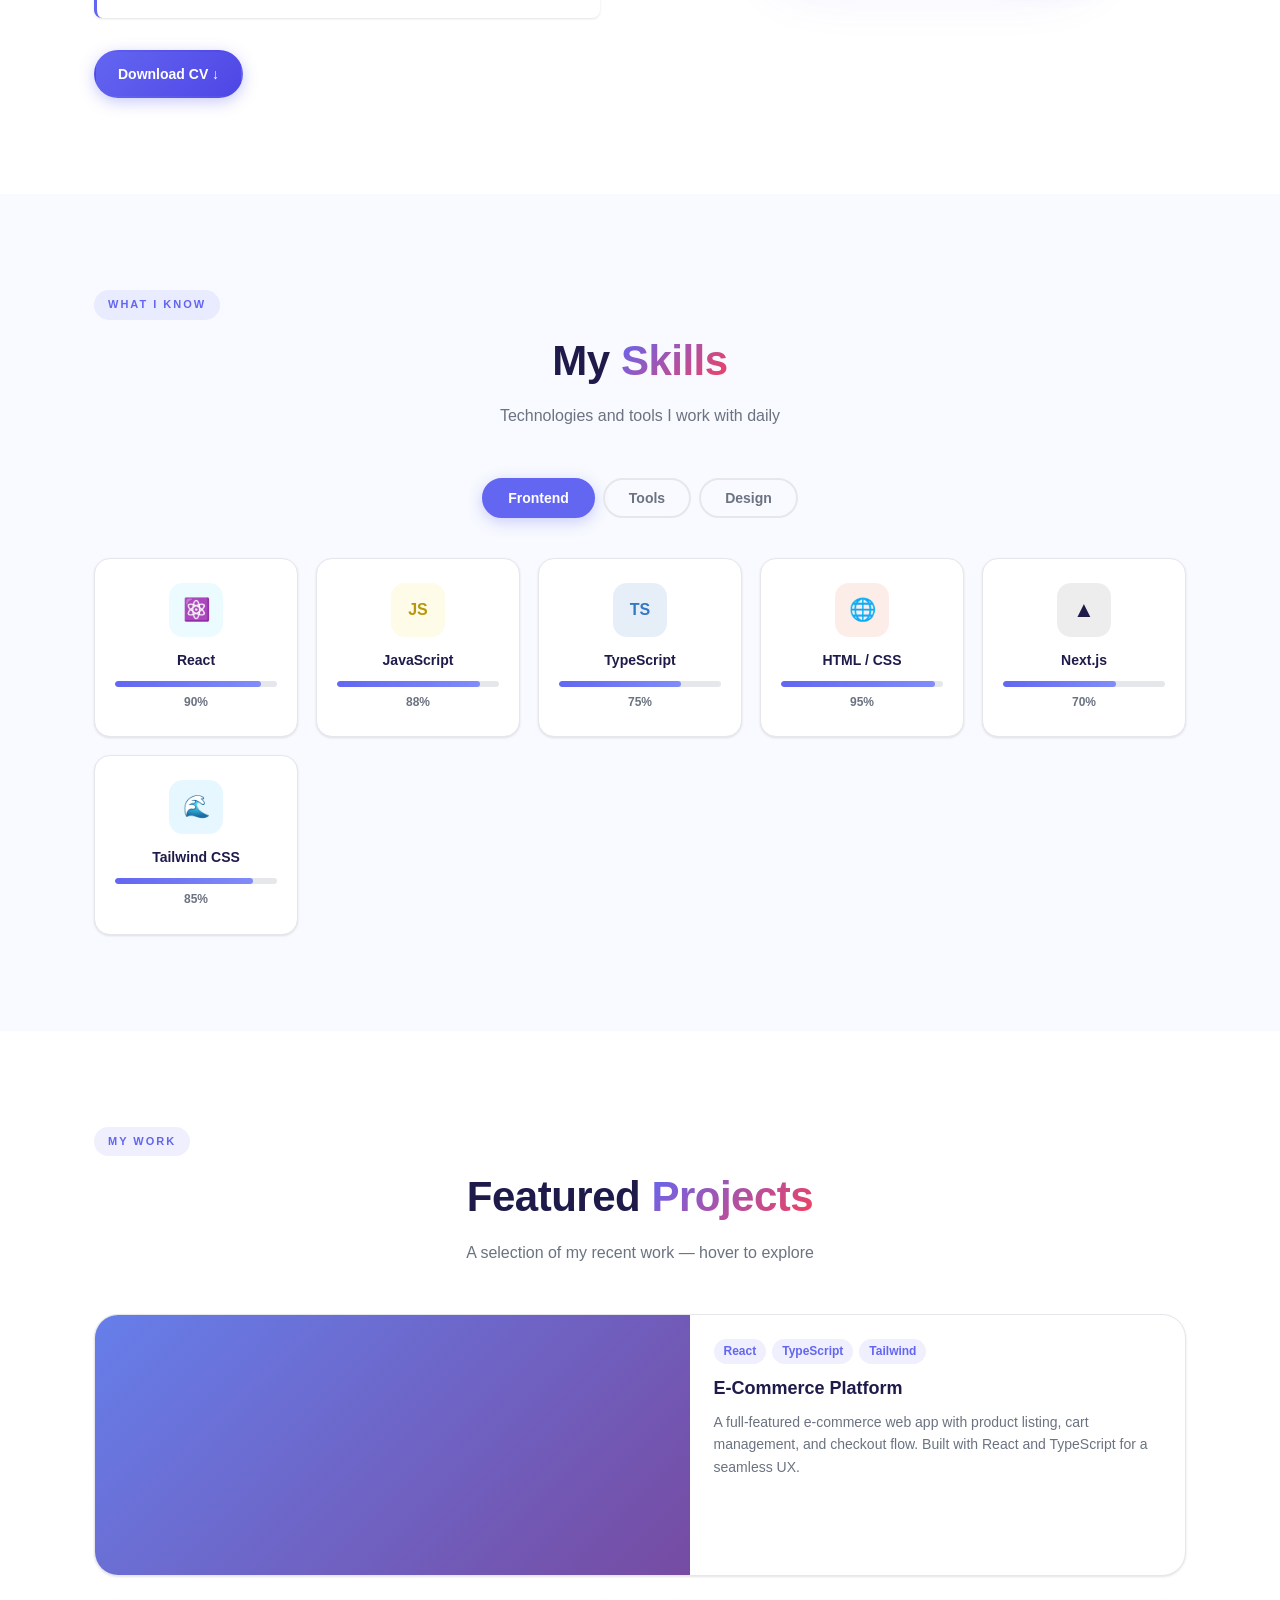
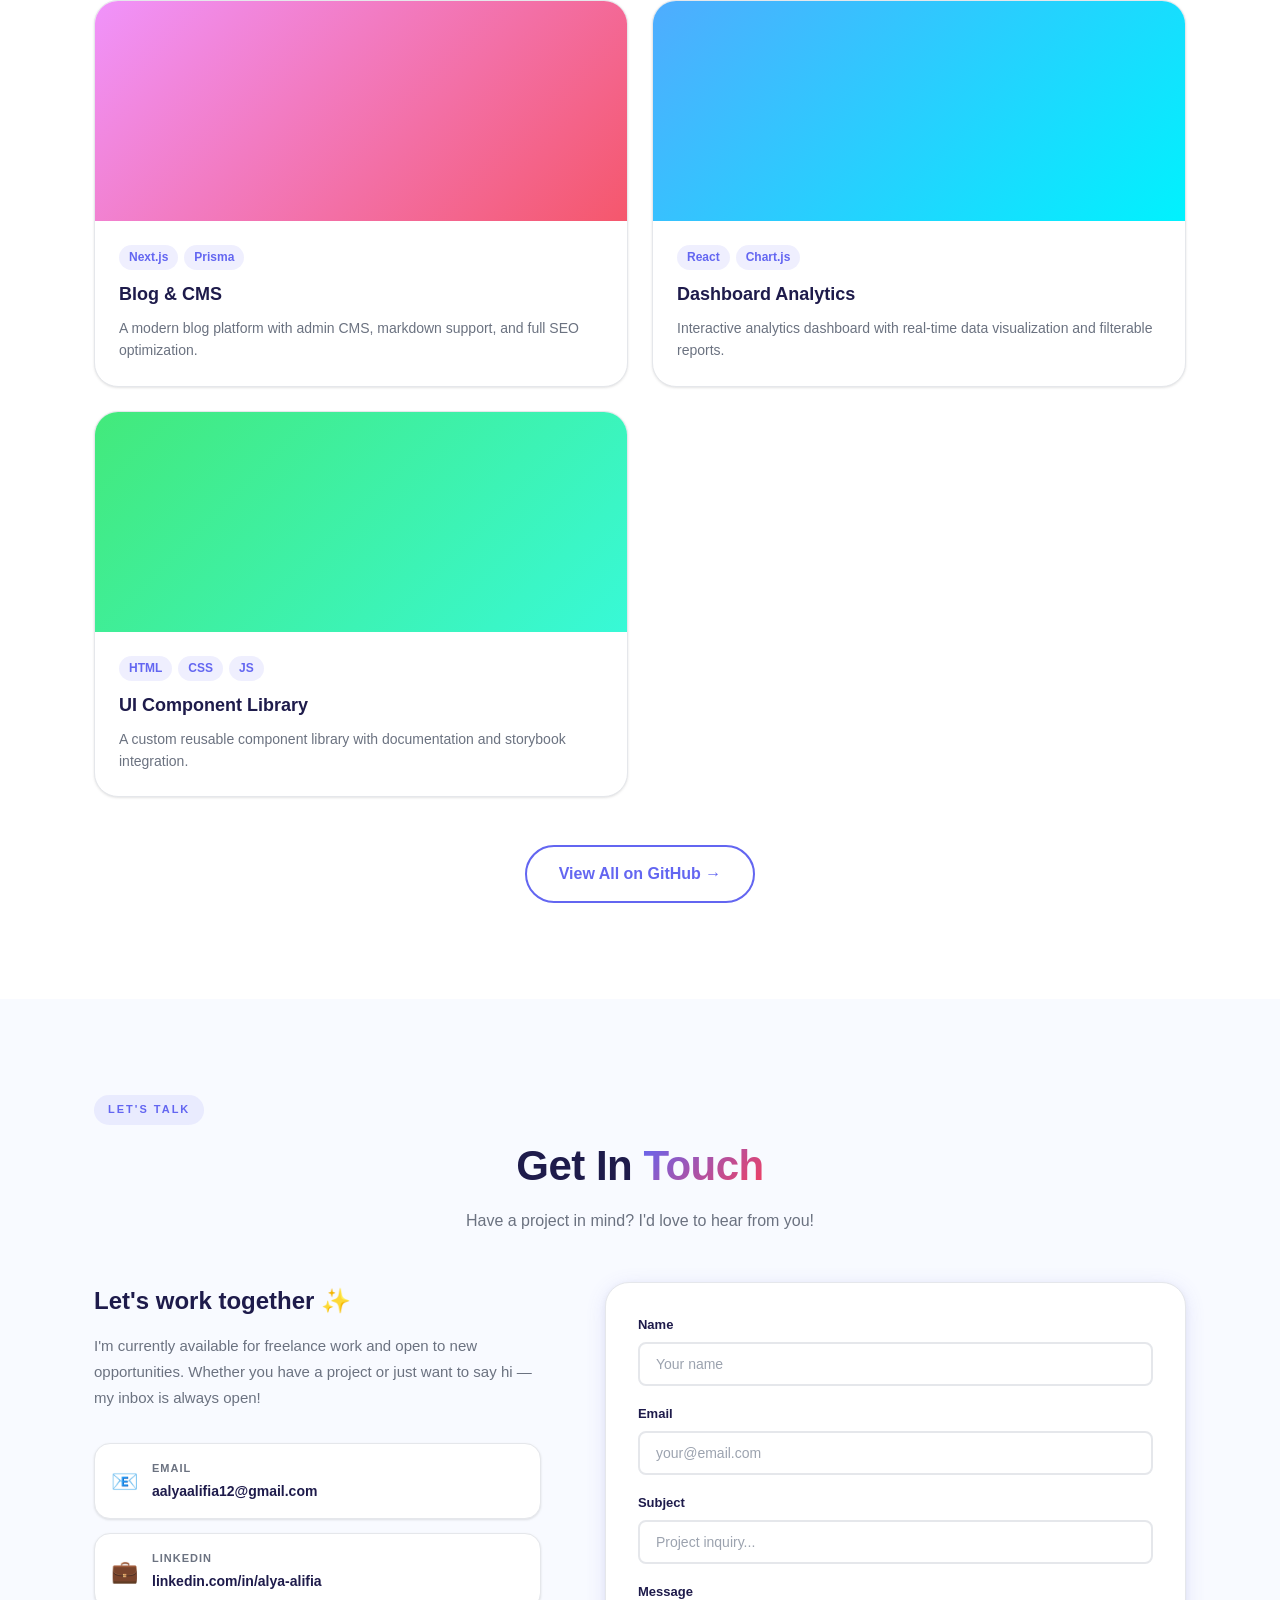
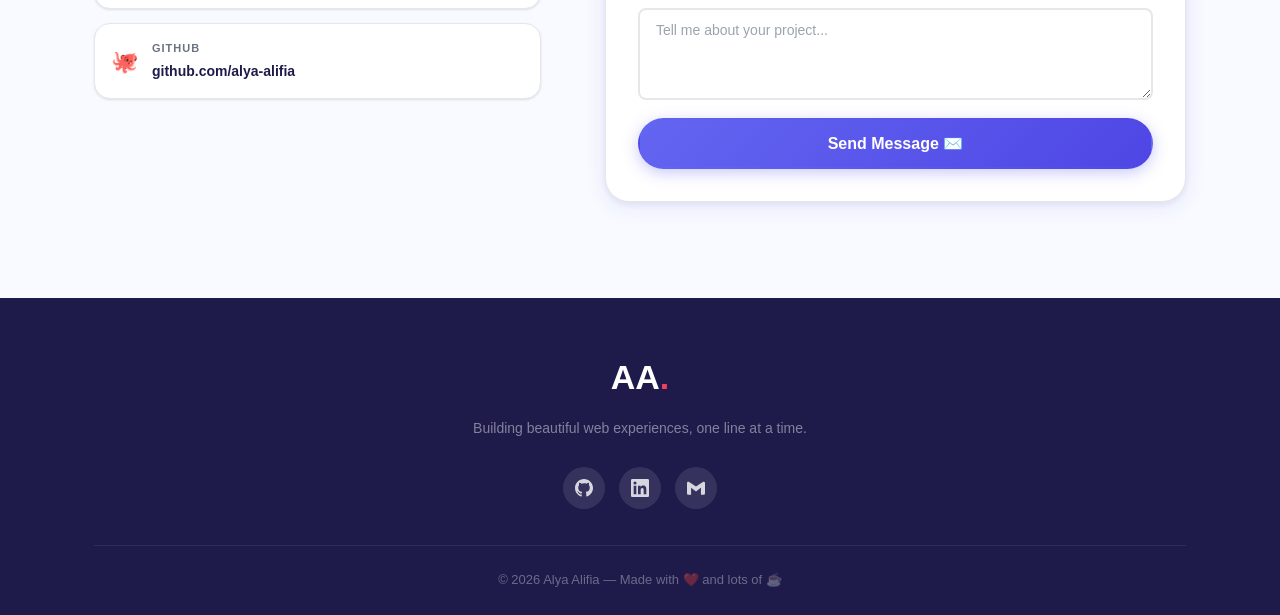
==== commit 71479e5d: "Add files via upload" ====
--- a/index.html
+++ b/index.html
@@ -1,462 +1,675 @@
 <!DOCTYPE html>
 <html lang="id">
 <head>
-  <meta charset="UTF-8" />
-  <meta name="viewport" content="width=device-width, initial-scale=1.0" />
-  <title>Alya Alifia — Frontend Developer</title>
-  <link rel="preconnect" href="https://fonts.googleapis.com" />
-  <link rel="preconnect" href="https://fonts.gstatic.com" crossorigin />
-  <link href="https://fonts.googleapis.com/css2?family=Inter:wght@300;400;500;600;700;800&family=Playfair+Display:wght@700;800&display=swap" rel="stylesheet" />
-  <link rel="stylesheet" href="style.css" />
+<meta charset="UTF-8"/>
+<meta name="viewport" content="width=device-width, initial-scale=1.0"/>
+<title>Alya Alifia — Frontend Developer</title>
+<style>
+*,*::before,*::after{box-sizing:border-box;margin:0;padding:0}
+:root{
+  --primary:#6366f1;
+  --primary-dark:#4f46e5;
+  --primary-light:#818cf8;
+  --secondary:#f43f5e;
+  --accent:#0ea5e9;
+  --bg:#ffffff;
+  --bg-alt:#f8faff;
+  --text:#1e1b4b;
+  --text-muted:#6b7280;
+  --text-light:#9ca3af;
+  --border:#e5e7eb;
+  --radius:16px;
+  --radius-sm:8px;
+  --radius-lg:24px;
+  --shadow-sm:0 1px 3px rgba(0,0,0,.08),0 1px 2px rgba(0,0,0,.04);
+  --shadow:0 4px 20px rgba(99,102,241,.14),0 2px 6px rgba(0,0,0,.06);
+  --shadow-lg:0 20px 60px rgba(99,102,241,.18),0 4px 16px rgba(0,0,0,.08);
+  --transition:all .25s cubic-bezier(.4,0,.2,1);
+}
+html{scroll-behavior:smooth}
+body{font-family:-apple-system,BlinkMacSystemFont,'Segoe UI',Roboto,sans-serif;color:var(--text);background:var(--bg);line-height:1.6;overflow-x:hidden}
+
+/* ── UTILS ── */
+.container{width:100%;max-width:1140px;margin:0 auto;padding:0 24px}
+.text-center{text-align:center}
+.text-gradient{background:linear-gradient(135deg,var(--primary),var(--secondary));-webkit-background-clip:text;-webkit-text-fill-color:transparent;background-clip:text}
+
+/* ── BUTTONS ── */
+.btn{display:inline-flex;align-items:center;gap:8px;padding:11px 22px;border-radius:50px;font-weight:600;font-size:14px;cursor:pointer;border:2px solid transparent;transition:var(--transition);text-decoration:none;white-space:nowrap;font-family:inherit}
+.btn-primary{background:linear-gradient(135deg,var(--primary),var(--primary-dark));color:#fff;box-shadow:0 4px 15px rgba(99,102,241,.35)}
+.btn-primary:hover{transform:translateY(-2px);box-shadow:0 8px 25px rgba(99,102,241,.45)}
+.btn-outline{background:transparent;color:var(--primary);border-color:var(--primary)}
+.btn-outline:hover{background:var(--primary);color:#fff;transform:translateY(-2px)}
+.btn-white{background:#fff;color:var(--primary)}
+.btn-white:hover{background:var(--primary);color:#fff}
+.btn-outline-white{background:transparent;color:#fff;border-color:rgba(255,255,255,.7)}
+.btn-outline-white:hover{background:rgba(255,255,255,.15)}
+.btn-sm{padding:7px 16px;font-size:13px}
+.btn-lg{padding:14px 32px;font-size:16px}
+
+/* ── NAVBAR ── */
+.navbar{position:fixed;top:0;left:0;right:0;z-index:1000;background:rgba(255,255,255,.88);backdrop-filter:blur(16px);-webkit-backdrop-filter:blur(16px);border-bottom:1px solid rgba(99,102,241,.1);transition:var(--transition)}
+.navbar.scrolled{box-shadow:var(--shadow);background:rgba(255,255,255,.97)}
+.nav-inner{display:flex;align-items:center;height:68px;max-width:1140px;margin:0 auto;padding:0 24px;gap:16px}
+.nav-logo{font-size:22px;font-weight:800;color:var(--primary);text-decoration:none;letter-spacing:-1px;flex-shrink:0}
+.logo-dot{color:var(--secondary)}
+.nav-links{display:flex;list-style:none;gap:4px;flex:1}
+.nav-links a{text-decoration:none;color:var(--text-muted);font-weight:500;font-size:14px;padding:7px 13px;border-radius:8px;transition:var(--transition)}
+.nav-links a:hover,.nav-links a.active{color:var(--primary);background:rgba(99,102,241,.08)}
+.nav-cta{flex-shrink:0}
+.hamburger{display:none;flex-direction:column;gap:5px;background:none;border:none;cursor:pointer;padding:6px;margin-left:auto}
+.hamburger span{display:block;width:22px;height:2px;background:var(--text);border-radius:2px;transition:var(--transition)}
+/* Mobile menu */
+.mobile-menu{display:none;padding:12px 24px 20px;border-top:1px solid var(--border);background:#fff}
+.mobile-menu.open{display:block}
+.mobile-menu ul{list-style:none;display:flex;flex-direction:column;gap:4px}
+.mobile-menu a{display:block;padding:10px 12px;color:var(--text-muted);text-decoration:none;font-weight:500;border-radius:8px;transition:var(--transition)}
+.mobile-menu a:hover{color:var(--primary);background:rgba(99,102,241,.08)}
+.mobile-menu .btn{margin-top:8px;display:inline-flex}
+
+/* ── SECTION BASE ── */
+.section{padding:96px 0}
+.section-alt{background:var(--bg-alt)}
+.section-label{display:inline-block;background:rgba(99,102,241,.1);color:var(--primary);font-size:11px;font-weight:700;letter-spacing:2px;text-transform:uppercase;padding:6px 14px;border-radius:50px;margin-bottom:16px}
+.section-title{font-size:clamp(26px,4vw,42px);font-weight:800;line-height:1.2;margin-bottom:16px;letter-spacing:-.5px}
+.section-desc{color:var(--text-muted);font-size:16px;max-width:540px;margin:0 auto 48px;line-height:1.7}
+
+/* ── HERO ── */
+.hero{position:relative;min-height:100vh;display:flex;align-items:center;overflow:hidden;padding-top:68px}
+.hero-blobs{position:absolute;inset:0;pointer-events:none;overflow:hidden}
+.blob{position:absolute;border-radius:50%;filter:blur(80px);opacity:.35;animation:floatBlob 10s ease-in-out infinite}
+.blob-1{width:450px;height:450px;background:radial-gradient(circle,#c7d2fe,#818cf8);top:-150px;right:-80px;animation-delay:0s}
+.blob-2{width:300px;height:300px;background:radial-gradient(circle,#fda4af,#f43f5e);bottom:-80px;left:-60px;animation-delay:4s}
+.blob-3{width:200px;height:200px;background:radial-gradient(circle,#bae6fd,#0ea5e9);top:45%;left:35%;animation-delay:7s}
+@keyframes floatBlob{0%,100%{transform:translate(0,0) scale(1)}50%{transform:translate(20px,-30px) scale(1.08)}}
+
+.hero-content{display:grid;grid-template-columns:1fr 1fr;gap:64px;align-items:center;padding:40px 0 80px}
+.hero-badge{display:inline-flex;align-items:center;gap:8px;background:#f0fdf4;color:#16a34a;font-size:13px;font-weight:600;padding:6px 14px;border-radius:50px;border:1px solid #bbf7d0;margin-bottom:24px}
+.badge-pulse{width:8px;height:8px;background:#16a34a;border-radius:50%;animation:pulse 2s ease infinite}
+@keyframes pulse{0%,100%{opacity:1;transform:scale(1)}50%{opacity:.5;transform:scale(.75)}}
+.hero-title{font-size:clamp(34px,5vw,58px);font-weight:800;line-height:1.1;letter-spacing:-1.5px;margin-bottom:20px}
+.hero-desc{font-size:17px;color:var(--text-muted);line-height:1.75;margin-bottom:36px;max-width:460px}
+.hero-actions{display:flex;gap:16px;flex-wrap:wrap;margin-bottom:48px}
+.hero-stats{display:flex;align-items:center;gap:24px}
+.stat{display:flex;flex-direction:column}
+.stat-num{font-size:28px;font-weight:800;color:var(--primary);line-height:1}
+.stat-label{font-size:12px;color:var(--text-muted);font-weight:500;margin-top:2px}
+.stat-div{width:1px;height:40px;background:var(--border)}
+
+/* Avatar */
+.hero-visual{display:flex;justify-content:center;align-items:center}
+.avatar-wrap{position:relative;width:340px;height:340px}
+.avatar-ring{position:absolute;inset:-16px;border-radius:50%;border:2px dashed rgba(99,102,241,.3);animation:spin 20s linear infinite}
+@keyframes spin{to{transform:rotate(360deg)}}
+.avatar-circle{width:100%;height:100%;border-radius:50%;background:linear-gradient(135deg,#eef2ff 0%,#ddd6fe 100%);box-shadow:var(--shadow-lg);display:flex;align-items:center;justify-content:center;overflow:hidden;position:relative}
+.avatar-svg{width:68%;height:68%}
+.fcard{position:absolute;display:flex;align-items:center;gap:10px;background:#fff;border-radius:14px;padding:12px 16px;box-shadow:var(--shadow-lg);font-size:13px}
+.fcard-t{top:16px;right:-24px;animation:floatCard 4s ease-in-out infinite}
+.fcard-b{bottom:16px;left:-24px;animation:floatCard 4s ease-in-out infinite;animation-delay:2s}
+@keyframes floatCard{0%,100%{transform:translateY(0)}50%{transform:translateY(-10px)}}
+.fcard-icon{font-size:22px}
+.fcard-title{font-weight:700;color:var(--text);font-size:13px}
+.fcard-sub{font-size:11px;color:var(--text-muted)}
+
+.scroll-hint{position:absolute;bottom:28px;left:50%;transform:translateX(-50%);display:flex;flex-direction:column;align-items:center;gap:8px;color:var(--text-light);font-size:11px;letter-spacing:2px;text-transform:uppercase}
+.scroll-line{width:1px;height:40px;background:linear-gradient(to bottom,var(--text-light),transparent);animation:scrollAnim 2s ease-in-out infinite}
+@keyframes scrollAnim{0%{opacity:0;transform:scaleY(0);transform-origin:top}50%{opacity:1}100%{opacity:0;transform:scaleY(1);transform-origin:bottom}}
+
+/* ── ABOUT ── */
+.about-grid{display:grid;grid-template-columns:1fr 1fr;gap:80px;align-items:center}
+.about-text p{color:var(--text-muted);font-size:16px;line-height:1.8;margin-bottom:16px}
+.highlights{display:flex;flex-direction:column;gap:14px;margin:28px 0 32px}
+.highlight{display:flex;align-items:flex-start;gap:14px;padding:14px 18px;background:#fff;border-radius:var(--radius-sm);border-left:3px solid var(--primary);box-shadow:var(--shadow-sm)}
+.highlight-ico{font-size:20px;flex-shrink:0}
+.highlight-title{font-weight:700;font-size:13px}
+.highlight-sub{font-size:13px;color:var(--text-muted);margin-top:2px}
+.about-visual{display:flex;justify-content:center}
+.about-img{position:relative;display:inline-block}
+.about-img-box{width:300px;border-radius:var(--radius-lg);background:linear-gradient(135deg,#eef2ff,#ddd6fe);box-shadow:var(--shadow-lg);aspect-ratio:4/5;display:flex;align-items:center;justify-content:center;overflow:hidden}
+.about-img-box svg{width:70%;height:70%}
+.exp-badge{position:absolute;bottom:-16px;right:-16px;background:linear-gradient(135deg,var(--primary),var(--primary-dark));color:#fff;border-radius:var(--radius);padding:16px 20px;text-align:center;box-shadow:0 8px 24px rgba(99,102,241,.4)}
+.exp-num{font-size:30px;font-weight:800;line-height:1}
+.exp-label{font-size:11px;opacity:.85;line-height:1.4;margin-top:4px}
+
+/* ── SKILLS ── */
+.skill-tabs{display:flex;gap:8px;justify-content:center;margin-bottom:40px;flex-wrap:wrap}
+.tab-btn{padding:10px 24px;border-radius:50px;border:2px solid var(--border);background:transparent;font-weight:600;font-size:14px;color:var(--text-muted);cursor:pointer;transition:var(--transition);font-family:inherit}
+.tab-btn.active,.tab-btn:hover{background:var(--primary);border-color:var(--primary);color:#fff;box-shadow:0 4px 15px rgba(99,102,241,.3)}
+.tab-pane{display:none}
+.tab-pane.active{display:block}
+.skills-grid{display:grid;grid-template-columns:repeat(auto-fill,minmax(190px,1fr));gap:18px}
+.skill-card{background:#fff;border-radius:var(--radius);padding:24px 20px;box-shadow:var(--shadow-sm);border:1.5px solid var(--border);transition:var(--transition);text-align:center}
+.skill-card:hover{transform:translateY(-5px);box-shadow:var(--shadow);border-color:var(--primary)}
+.skill-icon{width:54px;height:54px;border-radius:14px;margin:0 auto 12px;display:flex;align-items:center;justify-content:center;font-size:22px;font-weight:800;background:rgba(99,102,241,.08)}
+.si-react{background:rgba(97,218,251,.12);color:#61dafb}
+.si-js{background:rgba(240,219,79,.12);color:#b8980a;font-size:16px}
+.si-ts{background:rgba(49,120,198,.12);color:#3178c6;font-size:16px}
+.si-html{background:rgba(228,77,38,.1)}
+.si-next{background:rgba(0,0,0,.07)}
+.si-tw{background:rgba(56,189,248,.12)}
+.si-git{background:rgba(240,80,51,.1)}
+.si-vsc{background:rgba(23,114,186,.1)}
+.si-vite{background:rgba(100,108,255,.1)}
+.si-fig{background:rgba(241,101,36,.1)}
+.si-ps{background:rgba(49,105,166,.1);color:#3169a6;font-size:14px;font-weight:900}
+.si-ai{background:rgba(255,154,0,.1);color:#e68e00;font-size:14px;font-weight:900}
+.skill-name{font-weight:700;font-size:14px;margin-bottom:10px}
+.skill-bar{height:6px;background:var(--border);border-radius:50px;overflow:hidden;margin-bottom:6px}
+.skill-fill{height:100%;width:0;background:linear-gradient(90deg,var(--primary),var(--primary-light));border-radius:50px;transition:width 1.1s cubic-bezier(.4,0,.2,1)}
+.skill-pct{font-size:12px;color:var(--text-muted);font-weight:600}
+
+/* ── PROJECTS ── */
+.projects-grid{display:grid;grid-template-columns:repeat(2,1fr);gap:24px}
+.proj-card{background:#fff;border-radius:var(--radius-lg);overflow:hidden;box-shadow:var(--shadow-sm);border:1.5px solid var(--border);transition:var(--transition)}
+.proj-card:hover{transform:translateY(-6px);box-shadow:var(--shadow-lg);border-color:rgba(99,102,241,.3)}
+.proj-card.featured{grid-column:1/-1;display:grid;grid-template-columns:1.2fr 1fr}
+.proj-img{position:relative;height:220px;overflow:hidden}
+.proj-card.featured .proj-img{height:auto;min-height:260px}
+.proj-img-bg{width:100%;height:100%;transition:transform .4s ease}
+.proj-card:hover .proj-img-bg{transform:scale(1.04)}
+.p1 .proj-img-bg{background:linear-gradient(135deg,#667eea,#764ba2)}
+.p2 .proj-img-bg{background:linear-gradient(135deg,#f093fb,#f5576c)}
+.p3 .proj-img-bg{background:linear-gradient(135deg,#4facfe,#00f2fe)}
+.p4 .proj-img-bg{background:linear-gradient(135deg,#43e97b,#38f9d7)}
+.proj-overlay{position:absolute;inset:0;background:rgba(0,0,0,.52);display:flex;align-items:center;justify-content:center;gap:12px;opacity:0;transition:var(--transition)}
+.proj-card:hover .proj-overlay{opacity:1}
+.proj-info{padding:24px}
+.proj-tags{display:flex;flex-wrap:wrap;gap:6px;margin-bottom:10px}
+.tag{background:rgba(99,102,241,.1);color:var(--primary);font-size:12px;font-weight:600;padding:3px 10px;border-radius:50px}
+.proj-title{font-size:18px;font-weight:800;margin-bottom:8px}
+.proj-desc{font-size:14px;color:var(--text-muted);line-height:1.6}
+
+/* ── CONTACT ── */
+.contact-grid{display:grid;grid-template-columns:1fr 1.3fr;gap:64px;align-items:flex-start}
+.contact-info h3{font-size:24px;font-weight:800;margin-bottom:12px}
+.contact-info p{color:var(--text-muted);font-size:15px;line-height:1.75;margin-bottom:32px}
+.clinks{display:flex;flex-direction:column;gap:14px}
+.clink{display:flex;align-items:center;gap:14px;padding:16px;background:#fff;border-radius:var(--radius);border:1.5px solid var(--border);text-decoration:none;color:var(--text);transition:var(--transition);box-shadow:var(--shadow-sm)}
+.clink:hover{border-color:var(--primary);box-shadow:var(--shadow);transform:translateX(4px)}
+.clink-icon{font-size:22px;flex-shrink:0}
+.clink-label{font-size:11px;color:var(--text-muted);font-weight:700;text-transform:uppercase;letter-spacing:1px}
+.clink-val{font-size:14px;font-weight:600;margin-top:2px}
+.cform{display:flex;flex-direction:column;gap:18px;background:#fff;padding:32px;border-radius:var(--radius-lg);box-shadow:var(--shadow);border:1.5px solid var(--border)}
+.fgroup{display:flex;flex-direction:column;gap:6px}
+.fgroup label{font-size:13px;font-weight:700}
+.fgroup input,.fgroup textarea{padding:12px 16px;border:2px solid var(--border);border-radius:var(--radius-sm);font-family:inherit;font-size:14px;color:var(--text);background:#fff;transition:var(--transition);outline:none;resize:vertical}
+.fgroup input:focus,.fgroup textarea:focus{border-color:var(--primary);box-shadow:0 0 0 4px rgba(99,102,241,.12)}
+.fgroup input::placeholder,.fgroup textarea::placeholder{color:var(--text-light)}
+.form-success{display:none;color:#16a34a;font-weight:600;font-size:14px;text-align:center;padding:12px;background:#f0fdf4;border-radius:var(--radius-sm);border:1px solid #bbf7d0;margin-top:-4px}
+.form-success.show{display:block}
+
+/* ── FOOTER ── */
+.footer{background:#1e1b4b;color:rgba(255,255,255,.85);padding:52px 0 24px}
+.footer-inner{text-align:center;margin-bottom:36px}
+.footer-logo{font-size:34px;font-weight:800;color:#fff;margin-bottom:12px}
+.footer-tagline{font-size:14px;color:rgba(255,255,255,.45);margin-bottom:28px}
+.footer-socials{display:flex;justify-content:center;gap:14px}
+.footer-socials a{display:flex;align-items:center;justify-content:center;width:42px;height:42px;border-radius:50%;background:rgba(255,255,255,.1);color:rgba(255,255,255,.8);transition:var(--transition);text-decoration:none}
+.footer-socials a:hover{background:var(--primary);color:#fff;transform:translateY(-3px)}
+.footer-bottom{border-top:1px solid rgba(255,255,255,.08);padding-top:24px;text-align:center;font-size:13px;color:rgba(255,255,255,.35)}
+
+/* ── SCROLL REVEAL ── */
+.reveal{opacity:0;transform:translateY(28px);transition:opacity .65s ease,transform .65s ease}
+.reveal.visible{opacity:1;transform:none}
+
+/* ── RESPONSIVE ── */
+@media(max-width:900px){
+  .hero-content{grid-template-columns:1fr;gap:40px;padding:20px 0 60px}
+  .hero-visual{order:-1}
+  .avatar-wrap{width:260px;height:260px}
+  .fcard{display:none}
+  .about-grid{grid-template-columns:1fr;gap:40px}
+  .about-visual{display:none}
+  .projects-grid{grid-template-columns:1fr}
+  .proj-card.featured{grid-column:auto;display:block}
+  .contact-grid{grid-template-columns:1fr;gap:36px}
+}
+@media(max-width:768px){
+  .nav-links,.nav-cta{display:none}
+  .hamburger{display:flex}
+  .section{padding:72px 0}
+  .hero-stats{gap:16px}
+  .stat-num{font-size:22px}
+  .hero-title{letter-spacing:-.5px}
+  .cform{padding:20px}
+}
+@media(max-width:480px){
+  .hero-actions{flex-direction:column;align-items:flex-start}
+  .btn-lg{padding:12px 24px;font-size:15px}
+  .skills-grid{grid-template-columns:repeat(2,1fr)}
+  .proj-img{height:160px}
+  .about-highlights .highlight{padding:10px 14px}
+}
+</style>
 </head>
 <body>
 
-  <!-- NAVBAR -->
-  <nav class="navbar" id="navbar">
-    <div class="nav-container">
-      <a href="#" class="nav-logo">AA<span class="logo-dot">.</span></a>
-      <ul class="nav-links">
-        <li><a href="#about">About</a></li>
-        <li><a href="#skills">Skills</a></li>
-        <li><a href="#projects">Projects</a></li>
-        <li><a href="#contact">Contact</a></li>
-      </ul>
-      <a href="#contact" class="btn btn-primary btn-sm">Hire Me</a>
-      <button class="nav-hamburger" id="hamburger" aria-label="Toggle menu">
-        <span></span><span></span><span></span>
-      </button>
-    </div>
-    <!-- Mobile Menu -->
-    <div class="mobile-menu" id="mobileMenu">
-      <ul>
-        <li><a href="#about" class="mobile-link">About</a></li>
-        <li><a href="#skills" class="mobile-link">Skills</a></li>
-        <li><a href="#projects" class="mobile-link">Projects</a></li>
-        <li><a href="#contact" class="mobile-link">Contact</a></li>
-        <li><a href="#contact" class="btn btn-primary" style="display:inline-block;margin-top:8px;">Hire Me</a></li>
-      </ul>
-    </div>
-  </nav>
-
-  <!-- HERO -->
-  <section class="hero" id="home">
-    <div class="hero-bg-shapes">
-      <div class="shape shape-1"></div>
-      <div class="shape shape-2"></div>
-      <div class="shape shape-3"></div>
-    </div>
-    <div class="container hero-content">
-      <div class="hero-text">
-        <div class="hero-badge">
-          <span class="badge-dot"></span>
-          Available for work
-        </div>
-        <h1 class="hero-title">
-          Hi, I'm <span class="text-gradient">Alya Alifia</span>
-          <br />Frontend Developer
-        </h1>
-        <p class="hero-desc">
-          I craft beautiful, responsive web experiences with clean code 
-          and pixel-perfect attention to detail. Passionate about turning 
-          ideas into reality through modern web technologies.
-        </p>
-        <div class="hero-actions">
-          <a href="#projects" class="btn btn-primary btn-lg">View My Work</a>
-          <a href="#contact" class="btn btn-outline btn-lg">Get in Touch</a>
-        </div>
-        <div class="hero-stats">
-          <div class="stat">
-            <span class="stat-num">2+</span>
-            <span class="stat-label">Years Exp.</span>
-          </div>
-          <div class="stat-divider"></div>
-          <div class="stat">
-            <span class="stat-num">15+</span>
-            <span class="stat-label">Projects</span>
-          </div>
-          <div class="stat-divider"></div>
-          <div class="stat">
-            <span class="stat-num">10+</span>
-            <span class="stat-label">Clients</span>
-          </div>
-        </div>
-      </div>
-      <div class="hero-visual">
-        <div class="avatar-wrapper">
-          <div class="avatar-ring"></div>
-          <div class="avatar-container">
-            <div class="avatar-placeholder">
-              <svg viewBox="0 0 120 120" fill="none" xmlns="http://www.w3.org/2000/svg">
-                <circle cx="60" cy="45" r="22" fill="#c7d2fe"/>
-                <ellipse cx="60" cy="95" rx="34" ry="24" fill="#c7d2fe"/>
-              </svg>
+<!-- NAVBAR -->
+<nav class="navbar" id="navbar">
+  <div class="nav-inner">
+    <a href="#" class="nav-logo">AA<span class="logo-dot">.</span></a>
+    <ul class="nav-links">
+      <li><a href="#about">About</a></li>
+      <li><a href="#skills">Skills</a></li>
+      <li><a href="#projects">Projects</a></li>
+      <li><a href="#contact">Contact</a></li>
+    </ul>
+    <a href="#contact" class="btn btn-primary btn-sm nav-cta">Hire Me</a>
+    <button class="hamburger" id="hamburger" aria-label="Menu">
+      <span></span><span></span><span></span>
+    </button>
+  </div>
+  <div class="mobile-menu" id="mobileMenu">
+    <ul>
+      <li><a href="#about" class="mob-link">About</a></li>
+      <li><a href="#skills" class="mob-link">Skills</a></li>
+      <li><a href="#projects" class="mob-link">Projects</a></li>
+      <li><a href="#contact" class="mob-link">Contact</a></li>
+      <li><a href="#contact" class="btn btn-primary mob-link">Hire Me</a></li>
+    </ul>
+  </div>
+</nav>
+
+<!-- HERO -->
+<section class="hero" id="home">
+  <div class="hero-blobs">
+    <div class="blob blob-1"></div>
+    <div class="blob blob-2"></div>
+    <div class="blob blob-3"></div>
+  </div>
+  <div class="container hero-content">
+    <!-- Text -->
+    <div class="hero-text reveal">
+      <div class="hero-badge">
+        <span class="badge-pulse"></span>
+        Available for work
+      </div>
+      <h1 class="hero-title">
+        Hi, I'm <span class="text-gradient">Alya Alifia</span><br>
+        Frontend Developer
+      </h1>
+      <p class="hero-desc">
+        I craft beautiful, responsive web experiences with clean code 
+        and pixel-perfect attention to detail — turning ideas into 
+        stunning digital reality.
+      </p>
+      <div class="hero-actions">
+        <a href="#projects" class="btn btn-primary btn-lg">View My Work</a>
+        <a href="#contact" class="btn btn-outline btn-lg">Get in Touch</a>
+      </div>
+      <div class="hero-stats">
+        <div class="stat">
+          <span class="stat-num">2+</span>
+          <span class="stat-label">Years Exp.</span>
+        </div>
+        <div class="stat-div"></div>
+        <div class="stat">
+          <span class="stat-num">15+</span>
+          <span class="stat-label">Projects</span>
+        </div>
+        <div class="stat-div"></div>
+        <div class="stat">
+          <span class="stat-num">10+</span>
+          <span class="stat-label">Clients</span>
+        </div>
+      </div>
+    </div>
+    <!-- Visual -->
+    <div class="hero-visual reveal">
+      <div class="avatar-wrap">
+        <div class="avatar-ring"></div>
+        <div class="avatar-circle">
+          <svg class="avatar-svg" viewBox="0 0 120 130" fill="none" xmlns="http://www.w3.org/2000/svg">
+            <circle cx="60" cy="42" r="26" fill="#a5b4fc"/>
+            <ellipse cx="60" cy="104" rx="42" ry="28" fill="#a5b4fc"/>
+          </svg>
+        </div>
+        <div class="fcard fcard-t">
+          <span class="fcard-icon">⚛️</span>
+          <div>
+            <div class="fcard-title">React Expert</div>
+            <div class="fcard-sub">Top skill</div>
+          </div>
+        </div>
+        <div class="fcard fcard-b">
+          <span class="fcard-icon">🎨</span>
+          <div>
+            <div class="fcard-title">UI/UX Focus</div>
+            <div class="fcard-sub">Pixel perfect</div>
+          </div>
+        </div>
+      </div>
+    </div>
+  </div>
+  <div class="scroll-hint">
+    <span>Scroll</span>
+    <div class="scroll-line"></div>
+  </div>
+</section>
+
+<!-- ABOUT -->
+<section class="section" id="about">
+  <div class="container">
+    <div class="section-label">About Me</div>
+    <div class="about-grid">
+      <div class="about-text reveal">
+        <h2 class="section-title">Passionate about crafting <span class="text-gradient">great web experiences</span></h2>
+        <p>I'm a Frontend Developer based in Indonesia with a strong foundation in modern web technologies. I specialize in building responsive, performant, and accessible web applications.</p>
+        <p>When I'm not coding, you'll find me exploring new design trends, contributing to open-source, or leveling up my UI skills through side projects.</p>
+        <div class="highlights">
+          <div class="highlight">
+            <div class="highlight-ico">🎓</div>
+            <div>
+              <div class="highlight-title">Education</div>
+              <div class="highlight-sub">Computer Science / IT — [Your University]</div>
             </div>
           </div>
-          <div class="floating-card card-top">
-            <span class="card-icon">⚡</span>
+          <div class="highlight">
+            <div class="highlight-ico">📍</div>
             <div>
-              <div class="card-title">React Expert</div>
-              <div class="card-sub">Top skill</div>
+              <div class="highlight-title">Location</div>
+              <div class="highlight-sub">Indonesia</div>
             </div>
           </div>
-          <div class="floating-card card-bottom">
-            <span class="card-icon">🎨</span>
+          <div class="highlight">
+            <div class="highlight-ico">💼</div>
             <div>
-              <div class="card-title">UI/UX Focus</div>
-              <div class="card-sub">Pixel perfect</div>
+              <div class="highlight-title">Experience</div>
+              <div class="highlight-sub">2+ Years in Frontend Development</div>
             </div>
           </div>
         </div>
-      </div>
-    </div>
-    <div class="scroll-indicator">
-      <span>Scroll</span>
-      <div class="scroll-line"></div>
-    </div>
-  </section>
-
-  <!-- ABOUT -->
-  <section class="section" id="about">
-    <div class="container">
-      <div class="section-label">About Me</div>
-      <div class="about-grid">
-        <div class="about-text">
-          <h2 class="section-title">Passionate about crafting <span class="text-gradient">great web experiences</span></h2>
-          <p>
-            I'm a Frontend Developer based in Indonesia with a strong foundation in 
-            modern web technologies. I specialize in building responsive, 
-            performant, and accessible web applications that deliver outstanding user experiences.
-          </p>
-          <p>
-            When I'm not coding, you'll find me exploring new design trends, 
-            contributing to open-source projects, or leveling up my UI skills 
-            through personal side projects.
-          </p>
-          <div class="about-highlights">
-            <div class="highlight-item">
-              <div class="highlight-icon">🎓</div>
-              <div>
-                <div class="highlight-title">Education</div>
-                <div class="highlight-sub">Computer Science / IT — [Your University]</div>
-              </div>
-            </div>
-            <div class="highlight-item">
-              <div class="highlight-icon">📍</div>
-              <div>
-                <div class="highlight-title">Location</div>
-                <div class="highlight-sub">Indonesia</div>
-              </div>
-            </div>
-            <div class="highlight-item">
-              <div class="highlight-icon">💼</div>
-              <div>
-                <div class="highlight-title">Experience</div>
-                <div class="highlight-sub">2+ Years in Frontend Development</div>
-              </div>
-            </div>
-          </div>
-          <a href="#" class="btn btn-primary" download>Download CV</a>
-        </div>
-        <div class="about-image-col">
-          <div class="about-card-visual">
-            <div class="about-img-placeholder">
-              <svg viewBox="0 0 200 240" fill="none" xmlns="http://www.w3.org/2000/svg">
-                <rect width="200" height="240" rx="20" fill="#f0f4ff"/>
-                <circle cx="100" cy="90" r="45" fill="#c7d2fe"/>
-                <ellipse cx="100" cy="195" rx="68" ry="48" fill="#c7d2fe"/>
-              </svg>
-            </div>
-            <div class="experience-badge">
-              <div class="exp-num">2+</div>
-              <div class="exp-label">Years of<br>Experience</div>
-            </div>
-          </div>
-        </div>
-      </div>
-    </div>
-  </section>
-
-  <!-- SKILLS -->
-  <section class="section section-alt" id="skills">
-    <div class="container">
-      <div class="section-label">What I Know</div>
-      <h2 class="section-title text-center">My <span class="text-gradient">Skills</span></h2>
-      <p class="section-desc text-center">Technologies and tools I work with daily</p>
-
-      <div class="skills-tabs">
-        <button class="tab-btn active" data-tab="frontend">Frontend</button>
-        <button class="tab-btn" data-tab="tools">Tools</button>
-        <button class="tab-btn" data-tab="design">Design</button>
-      </div>
-
-      <div class="tab-content active" id="tab-frontend">
-        <div class="skills-grid">
-          <div class="skill-card">
-            <div class="skill-icon skill-react">⚛️</div>
-            <div class="skill-name">React</div>
-            <div class="skill-bar"><div class="skill-fill" style="--w:90%"></div></div>
-            <div class="skill-pct">90%</div>
-          </div>
-          <div class="skill-card">
-            <div class="skill-icon skill-js">JS</div>
-            <div class="skill-name">JavaScript</div>
-            <div class="skill-bar"><div class="skill-fill" style="--w:88%"></div></div>
-            <div class="skill-pct">88%</div>
-          </div>
-          <div class="skill-card">
-            <div class="skill-icon skill-ts">TS</div>
-            <div class="skill-name">TypeScript</div>
-            <div class="skill-bar"><div class="skill-fill" style="--w:75%"></div></div>
-            <div class="skill-pct">75%</div>
-          </div>
-          <div class="skill-card">
-            <div class="skill-icon skill-html">🌐</div>
-            <div class="skill-name">HTML/CSS</div>
-            <div class="skill-bar"><div class="skill-fill" style="--w:95%"></div></div>
-            <div class="skill-pct">95%</div>
-          </div>
-          <div class="skill-card">
-            <div class="skill-icon skill-next">▲</div>
-            <div class="skill-name">Next.js</div>
-            <div class="skill-bar"><div class="skill-fill" style="--w:70%"></div></div>
-            <div class="skill-pct">70%</div>
-          </div>
-          <div class="skill-card">
-            <div class="skill-icon skill-tailwind">🌊</div>
-            <div class="skill-name">Tailwind CSS</div>
-            <div class="skill-bar"><div class="skill-fill" style="--w:85%"></div></div>
-            <div class="skill-pct">85%</div>
-          </div>
-        </div>
-      </div>
-
-      <div class="tab-content" id="tab-tools">
-        <div class="skills-grid">
-          <div class="skill-card">
-            <div class="skill-icon skill-git">🔀</div>
-            <div class="skill-name">Git / GitHub</div>
-            <div class="skill-bar"><div class="skill-fill" style="--w:85%"></div></div>
-            <div class="skill-pct">85%</div>
-          </div>
-          <div class="skill-card">
-            <div class="skill-icon skill-vscode">💻</div>
-            <div class="skill-name">VS Code</div>
-            <div class="skill-bar"><div class="skill-fill" style="--w:95%"></div></div>
-            <div class="skill-pct">95%</div>
-          </div>
-          <div class="skill-card">
-            <div class="skill-icon skill-npm">📦</div>
-            <div class="skill-name">npm / pnpm</div>
-            <div class="skill-bar"><div class="skill-fill" style="--w:80%"></div></div>
-            <div class="skill-pct">80%</div>
-          </div>
-          <div class="skill-card">
-            <div class="skill-icon skill-vite">⚡</div>
-            <div class="skill-name">Vite</div>
-            <div class="skill-bar"><div class="skill-fill" style="--w:78%"></div></div>
-            <div class="skill-pct">78%</div>
-          </div>
-        </div>
-      </div>
-
-      <div class="tab-content" id="tab-design">
-        <div class="skills-grid">
-          <div class="skill-card">
-            <div class="skill-icon skill-figma">🎨</div>
-            <div class="skill-name">Figma</div>
-            <div class="skill-bar"><div class="skill-fill" style="--w:80%"></div></div>
-            <div class="skill-pct">80%</div>
-          </div>
-          <div class="skill-card">
-            <div class="skill-icon skill-ps">Ps</div>
-            <div class="skill-name">Photoshop</div>
-            <div class="skill-bar"><div class="skill-fill" style="--w:60%"></div></div>
-            <div class="skill-pct">60%</div>
-          </div>
-          <div class="skill-card">
-            <div class="skill-icon skill-ai">Ai</div>
-            <div class="skill-name">Illustrator</div>
-            <div class="skill-bar"><div class="skill-fill" style="--w:55%"></div></div>
-            <div class="skill-pct">55%</div>
-          </div>
-        </div>
-      </div>
-    </div>
-  </section>
-
-  <!-- PROJECTS -->
-  <section class="section" id="projects">
-    <div class="container">
-      <div class="section-label">My Work</div>
-      <h2 class="section-title text-center">Featured <span class="text-gradient">Projects</span></h2>
-      <p class="section-desc text-center">A selection of my recent work — hover to explore</p>
-
-      <div class="projects-grid">
-
-        <div class="project-card featured">
-          <div class="project-img project-img-1">
-            <div class="project-overlay">
-              <a href="#" class="btn btn-white btn-sm">Live Demo</a>
-              <a href="#" class="btn btn-outline-white btn-sm">GitHub</a>
-            </div>
-          </div>
-          <div class="project-info">
-            <div class="project-tags">
-              <span class="tag">React</span>
-              <span class="tag">TypeScript</span>
-              <span class="tag">Tailwind</span>
-            </div>
-            <h3 class="project-title">E-Commerce Platform</h3>
-            <p class="project-desc">A full-featured e-commerce web app with product listing, cart management, and checkout flow. Built with React and TypeScript.</p>
-          </div>
-        </div>
-
-        <div class="project-card">
-          <div class="project-img project-img-2">
-            <div class="project-overlay">
-              <a href="#" class="btn btn-white btn-sm">Live Demo</a>
-              <a href="#" class="btn btn-outline-white btn-sm">GitHub</a>
-            </div>
-          </div>
-          <div class="project-info">
-            <div class="project-tags">
-              <span class="tag">Next.js</span>
-              <span class="tag">Prisma</span>
-            </div>
-            <h3 class="project-title">Blog & CMS</h3>
-            <p class="project-desc">A modern blog platform with admin CMS, markdown support, and SEO optimization.</p>
-          </div>
-        </div>
-
-        <div class="project-card">
-          <div class="project-img project-img-3">
-            <div class="project-overlay">
-              <a href="#" class="btn btn-white btn-sm">Live Demo</a>
-              <a href="#" class="btn btn-outline-white btn-sm">GitHub</a>
-            </div>
-          </div>
-          <div class="project-info">
-            <div class="project-tags">
-              <span class="tag">React</span>
-              <span class="tag">Chart.js</span>
-            </div>
-            <h3 class="project-title">Dashboard Analytics</h3>
-            <p class="project-desc">Interactive analytics dashboard with real-time data visualization and filterable reports.</p>
-          </div>
-        </div>
-
-        <div class="project-card">
-          <div class="project-img project-img-4">
-            <div class="project-overlay">
-              <a href="#" class="btn btn-white btn-sm">Live Demo</a>
-              <a href="#" class="btn btn-outline-white btn-sm">GitHub</a>
-            </div>
-          </div>
-          <div class="project-info">
-            <div class="project-tags">
-              <span class="tag">HTML</span>
-              <span class="tag">CSS</span>
-              <span class="tag">JS</span>
-            </div>
-            <h3 class="project-title">UI Component Library</h3>
-            <p class="project-desc">A custom reusable component library with documentation and storybook integration.</p>
-          </div>
-        </div>
-
-      </div>
-
-      <div class="text-center" style="margin-top:48px">
-        <a href="https://github.com/" class="btn btn-outline btn-lg" target="_blank">View All on GitHub →</a>
-      </div>
-    </div>
-  </section>
-
-  <!-- CONTACT -->
-  <section class="section section-alt" id="contact">
-    <div class="container">
-      <div class="section-label">Let's Talk</div>
-      <h2 class="section-title text-center">Get In <span class="text-gradient">Touch</span></h2>
-      <p class="section-desc text-center">Have a project in mind? I'd love to hear from you!</p>
-
-      <div class="contact-grid">
-        <div class="contact-info">
-          <h3>Let's work together</h3>
-          <p>I'm currently available for freelance work and open to new opportunities. Feel free to reach out!</p>
-          <div class="contact-links">
-            <a href="mailto:aalyaalifia12@gmail.com" class="contact-link">
-              <div class="contact-link-icon">📧</div>
-              <div>
-                <div class="contact-link-label">Email</div>
-                <div class="contact-link-val">aalyaalifia12@gmail.com</div>
-              </div>
-            </a>
-            <a href="https://linkedin.com/in/" class="contact-link" target="_blank">
-              <div class="contact-link-icon">💼</div>
-              <div>
-                <div class="contact-link-label">LinkedIn</div>
-                <div class="contact-link-val">linkedin.com/in/alya-alifia</div>
-              </div>
-            </a>
-            <a href="https://github.com/" class="contact-link" target="_blank">
-              <div class="contact-link-icon">🐙</div>
-              <div>
-                <div class="contact-link-label">GitHub</div>
-                <div class="contact-link-val">github.com/alya-alifia</div>
-              </div>
-            </a>
-          </div>
-        </div>
-
-        <form class="contact-form" id="contactForm">
-          <div class="form-group">
+        <a href="#" class="btn btn-primary">Download CV ↓</a>
+      </div>
+      <div class="about-visual reveal">
+        <div class="about-img">
+          <div class="about-img-box">
+            <svg viewBox="0 0 200 240" fill="none">
+              <circle cx="100" cy="90" r="52" fill="#a5b4fc"/>
+              <ellipse cx="100" cy="195" rx="72" ry="50" fill="#a5b4fc"/>
+            </svg>
+          </div>
+          <div class="exp-badge">
+            <div class="exp-num">2+</div>
+            <div class="exp-label">Years of<br>Experience</div>
+          </div>
+        </div>
+      </div>
+    </div>
+  </div>
+</section>
+
+<!-- SKILLS -->
+<section class="section section-alt" id="skills">
+  <div class="container">
+    <div class="section-label">What I Know</div>
+    <h2 class="section-title text-center">My <span class="text-gradient">Skills</span></h2>
+    <p class="section-desc text-center">Technologies and tools I work with daily</p>
+    <div class="skill-tabs">
+      <button class="tab-btn active" data-tab="frontend">Frontend</button>
+      <button class="tab-btn" data-tab="tools">Tools</button>
+      <button class="tab-btn" data-tab="design">Design</button>
+    </div>
+    <div class="tab-pane active" id="tab-frontend">
+      <div class="skills-grid">
+        <div class="skill-card reveal"><div class="skill-icon si-react">⚛️</div><div class="skill-name">React</div><div class="skill-bar"><div class="skill-fill" data-w="90"></div></div><div class="skill-pct">90%</div></div>
+        <div class="skill-card reveal"><div class="skill-icon si-js">JS</div><div class="skill-name">JavaScript</div><div class="skill-bar"><div class="skill-fill" data-w="88"></div></div><div class="skill-pct">88%</div></div>
+        <div class="skill-card reveal"><div class="skill-icon si-ts">TS</div><div class="skill-name">TypeScript</div><div class="skill-bar"><div class="skill-fill" data-w="75"></div></div><div class="skill-pct">75%</div></div>
+        <div class="skill-card reveal"><div class="skill-icon si-html">🌐</div><div class="skill-name">HTML / CSS</div><div class="skill-bar"><div class="skill-fill" data-w="95"></div></div><div class="skill-pct">95%</div></div>
+        <div class="skill-card reveal"><div class="skill-icon si-next">▲</div><div class="skill-name">Next.js</div><div class="skill-bar"><div class="skill-fill" data-w="70"></div></div><div class="skill-pct">70%</div></div>
+        <div class="skill-card reveal"><div class="skill-icon si-tw">🌊</div><div class="skill-name">Tailwind CSS</div><div class="skill-bar"><div class="skill-fill" data-w="85"></div></div><div class="skill-pct">85%</div></div>
+      </div>
+    </div>
+    <div class="tab-pane" id="tab-tools">
+      <div class="skills-grid">
+        <div class="skill-card reveal"><div class="skill-icon si-git">🔀</div><div class="skill-name">Git / GitHub</div><div class="skill-bar"><div class="skill-fill" data-w="85"></div></div><div class="skill-pct">85%</div></div>
+        <div class="skill-card reveal"><div class="skill-icon si-vsc">💻</div><div class="skill-name">VS Code</div><div class="skill-bar"><div class="skill-fill" data-w="95"></div></div><div class="skill-pct">95%</div></div>
+        <div class="skill-card reveal"><div class="skill-icon">📦</div><div class="skill-name">npm / pnpm</div><div class="skill-bar"><div class="skill-fill" data-w="80"></div></div><div class="skill-pct">80%</div></div>
+        <div class="skill-card reveal"><div class="skill-icon si-vite">⚡</div><div class="skill-name">Vite</div><div class="skill-bar"><div class="skill-fill" data-w="78"></div></div><div class="skill-pct">78%</div></div>
+      </div>
+    </div>
+    <div class="tab-pane" id="tab-design">
+      <div class="skills-grid">
+        <div class="skill-card reveal"><div class="skill-icon si-fig">🎨</div><div class="skill-name">Figma</div><div class="skill-bar"><div class="skill-fill" data-w="80"></div></div><div class="skill-pct">80%</div></div>
+        <div class="skill-card reveal"><div class="skill-icon si-ps">Ps</div><div class="skill-name">Photoshop</div><div class="skill-bar"><div class="skill-fill" data-w="60"></div></div><div class="skill-pct">60%</div></div>
+        <div class="skill-card reveal"><div class="skill-icon si-ai">Ai</div><div class="skill-name">Illustrator</div><div class="skill-bar"><div class="skill-fill" data-w="55"></div></div><div class="skill-pct">55%</div></div>
+      </div>
+    </div>
+  </div>
+</section>
+
+<!-- PROJECTS -->
+<section class="section" id="projects">
+  <div class="container">
+    <div class="section-label">My Work</div>
+    <h2 class="section-title text-center">Featured <span class="text-gradient">Projects</span></h2>
+    <p class="section-desc text-center">A selection of my recent work — hover to explore</p>
+    <div class="projects-grid">
+
+      <div class="proj-card featured p1 reveal">
+        <div class="proj-img">
+          <div class="proj-img-bg"></div>
+          <div class="proj-overlay">
+            <a href="#" class="btn btn-white btn-sm">Live Demo</a>
+            <a href="#" class="btn btn-outline-white btn-sm">GitHub</a>
+          </div>
+        </div>
+        <div class="proj-info">
+          <div class="proj-tags"><span class="tag">React</span><span class="tag">TypeScript</span><span class="tag">Tailwind</span></div>
+          <h3 class="proj-title">E-Commerce Platform</h3>
+          <p class="proj-desc">A full-featured e-commerce web app with product listing, cart management, and checkout flow. Built with React and TypeScript for a seamless UX.</p>
+        </div>
+      </div>
+
+      <div class="proj-card p2 reveal">
+        <div class="proj-img"><div class="proj-img-bg"></div>
+          <div class="proj-overlay">
+            <a href="#" class="btn btn-white btn-sm">Live Demo</a>
+            <a href="#" class="btn btn-outline-white btn-sm">GitHub</a>
+          </div>
+        </div>
+        <div class="proj-info">
+          <div class="proj-tags"><span class="tag">Next.js</span><span class="tag">Prisma</span></div>
+          <h3 class="proj-title">Blog & CMS</h3>
+          <p class="proj-desc">A modern blog platform with admin CMS, markdown support, and full SEO optimization.</p>
+        </div>
+      </div>
+
+      <div class="proj-card p3 reveal">
+        <div class="proj-img"><div class="proj-img-bg"></div>
+          <div class="proj-overlay">
+            <a href="#" class="btn btn-white btn-sm">Live Demo</a>
+            <a href="#" class="btn btn-outline-white btn-sm">GitHub</a>
+          </div>
+        </div>
+        <div class="proj-info">
+          <div class="proj-tags"><span class="tag">React</span><span class="tag">Chart.js</span></div>
+          <h3 class="proj-title">Dashboard Analytics</h3>
+          <p class="proj-desc">Interactive analytics dashboard with real-time data visualization and filterable reports.</p>
+        </div>
+      </div>
+
+      <div class="proj-card p4 reveal">
+        <div class="proj-img"><div class="proj-img-bg"></div>
+          <div class="proj-overlay">
+            <a href="#" class="btn btn-white btn-sm">Live Demo</a>
+            <a href="#" class="btn btn-outline-white btn-sm">GitHub</a>
+          </div>
+        </div>
+        <div class="proj-info">
+          <div class="proj-tags"><span class="tag">HTML</span><span class="tag">CSS</span><span class="tag">JS</span></div>
+          <h3 class="proj-title">UI Component Library</h3>
+          <p class="proj-desc">A custom reusable component library with documentation and storybook integration.</p>
+        </div>
+      </div>
+
+    </div>
+    <div class="text-center" style="margin-top:48px">
+      <a href="https://github.com/" class="btn btn-outline btn-lg" target="_blank">View All on GitHub →</a>
+    </div>
+  </div>
+</section>
+
+<!-- CONTACT -->
+<section class="section section-alt" id="contact">
+  <div class="container">
+    <div class="section-label">Let's Talk</div>
+    <h2 class="section-title text-center">Get In <span class="text-gradient">Touch</span></h2>
+    <p class="section-desc text-center">Have a project in mind? I'd love to hear from you!</p>
+    <div class="contact-grid">
+      <div class="contact-info reveal">
+        <h3>Let's work together ✨</h3>
+        <p>I'm currently available for freelance work and open to new opportunities. Whether you have a project or just want to say hi — my inbox is always open!</p>
+        <div class="clinks">
+          <a href="mailto:aalyaalifia12@gmail.com" class="clink">
+            <div class="clink-icon">📧</div>
+            <div><div class="clink-label">Email</div><div class="clink-val">aalyaalifia12@gmail.com</div></div>
+          </a>
+          <a href="https://linkedin.com/in/alya-alifia" class="clink" target="_blank">
+            <div class="clink-icon">💼</div>
+            <div><div class="clink-label">LinkedIn</div><div class="clink-val">linkedin.com/in/alya-alifia</div></div>
+          </a>
+          <a href="https://github.com/" class="clink" target="_blank">
+            <div class="clink-icon">🐙</div>
+            <div><div class="clink-label">GitHub</div><div class="clink-val">github.com/alya-alifia</div></div>
+          </a>
+        </div>
+      </div>
+      <div class="reveal">
+        <form class="cform" id="contactForm">
+          <div class="fgroup">
             <label for="name">Name</label>
-            <input type="text" id="name" placeholder="Your name" required />
-          </div>
-          <div class="form-group">
+            <input type="text" id="name" placeholder="Your name" required/>
+          </div>
+          <div class="fgroup">
             <label for="email">Email</label>
-            <input type="email" id="email" placeholder="your@email.com" required />
-          </div>
-          <div class="form-group">
+            <input type="email" id="email" placeholder="your@email.com" required/>
+          </div>
+          <div class="fgroup">
             <label for="subject">Subject</label>
-            <input type="text" id="subject" placeholder="Project inquiry..." />
-          </div>
-          <div class="form-group">
+            <input type="text" id="subject" placeholder="Project inquiry..."/>
+          </div>
+          <div class="fgroup">
             <label for="message">Message</label>
-            <textarea id="message" rows="5" placeholder="Tell me about your project..." required></textarea>
-          </div>
-          <button type="submit" class="btn btn-primary btn-lg" style="width:100%">Send Message ✉️</button>
-          <div class="form-success" id="formSuccess">
-            ✅ Message sent! I'll get back to you soon.
-          </div>
+            <textarea id="message" rows="4" placeholder="Tell me about your project..." required></textarea>
+          </div>
+          <button type="submit" class="btn btn-primary btn-lg" style="width:100%;justify-content:center">Send Message ✉️</button>
+          <div class="form-success" id="formOk">✅ Message sent! I'll get back to you soon.</div>
         </form>
       </div>
     </div>
-  </section>
-
-  <!-- FOOTER -->
-  <footer class="footer">
-    <div class="container">
-      <div class="footer-content">
-        <div class="footer-logo">AA<span class="logo-dot">.</span></div>
-        <p class="footer-tagline">Building beautiful web experiences, one line at a time.</p>
-        <div class="footer-socials">
-          <a href="https://github.com/" target="_blank" aria-label="GitHub">
-            <svg width="20" height="20" viewBox="0 0 24 24" fill="currentColor"><path d="M12 0C5.374 0 0 5.373 0 12c0 5.302 3.438 9.8 8.207 11.387.599.111.793-.261.793-.577v-2.234c-3.338.726-4.033-1.416-4.033-1.416-.546-1.387-1.333-1.756-1.333-1.756-1.089-.745.083-.729.083-.729 1.205.084 1.839 1.237 1.839 1.237 1.07 1.834 2.807 1.304 3.492.997.107-.775.418-1.305.762-1.604-2.665-.305-5.467-1.334-5.467-5.931 0-1.311.469-2.381 1.236-3.221-.124-.303-.535-1.524.117-3.176 0 0 1.008-.322 3.301 1.23A11.509 11.509 0 0 1 12 5.803c1.02.005 2.047.138 3.006.404 2.291-1.552 3.297-1.23 3.297-1.23.653 1.653.242 2.874.118 3.176.77.84 1.235 1.911 1.235 3.221 0 4.609-2.807 5.624-5.479 5.921.43.372.823 1.102.823 2.222v3.293c0 .319.192.694.801.576C20.566 21.797 24 17.3 24 12c0-6.627-5.373-12-12-12z"/></svg>
-          </a>
-          <a href="https://linkedin.com/" target="_blank" aria-label="LinkedIn">
-            <svg width="20" height="20" viewBox="0 0 24 24" fill="currentColor"><path d="M20.447 20.452h-3.554v-5.569c0-1.328-.027-3.037-1.852-3.037-1.853 0-2.136 1.445-2.136 2.939v5.667H9.351V9h3.414v1.561h.046c.477-.9 1.637-1.85 3.37-1.85 3.601 0 4.267 2.37 4.267 5.455v6.286zM5.337 7.433a2.062 2.062 0 0 1-2.063-2.065 2.064 2.064 0 1 1 2.063 2.065zm1.782 13.019H3.555V9h3.564v11.452zM22.225 0H1.771C.792 0 0 .774 0 1.729v20.542C0 23.227.792 24 1.771 24h20.451C23.2 24 24 23.227 24 22.271V1.729C24 .774 23.2 0 22.222 0h.003z"/></svg>
-          </a>
-          <a href="mailto:aalyaalifia12@gmail.com" aria-label="Email">
-            <svg width="20" height="20" viewBox="0 0 24 24" fill="currentColor"><path d="M24 5.457v13.909c0 .904-.732 1.636-1.636 1.636h-3.819V11.73L12 16.64l-6.545-4.91v9.273H1.636A1.636 1.636 0 0 1 0 19.366V5.457c0-.9.732-1.636 1.636-1.636h.709L12 10.09l9.655-6.27h.709A1.636 1.636 0 0 1 24 5.457z"/></svg>
-          </a>
-        </div>
-      </div>
-      <div class="footer-bottom">
-        <p>© 2026 Alya Alifia. Made with ❤️ and lots of ☕</p>
-      </div>
-    </div>
-  </footer>
-
-  <script src="main.js"></script>
+  </div>
+</section>
+
+<!-- FOOTER -->
+<footer class="footer">
+  <div class="container">
+    <div class="footer-inner">
+      <div class="footer-logo">AA<span class="logo-dot">.</span></div>
+      <p class="footer-tagline">Building beautiful web experiences, one line at a time.</p>
+      <div class="footer-socials">
+        <a href="https://github.com/" target="_blank" title="GitHub">
+          <svg width="18" height="18" viewBox="0 0 24 24" fill="currentColor"><path d="M12 0C5.374 0 0 5.373 0 12c0 5.302 3.438 9.8 8.207 11.387.599.111.793-.261.793-.577v-2.234c-3.338.726-4.033-1.416-4.033-1.416-.546-1.387-1.333-1.756-1.333-1.756-1.089-.745.083-.729.083-.729 1.205.084 1.839 1.237 1.839 1.237 1.07 1.834 2.807 1.304 3.492.997.107-.775.418-1.305.762-1.604-2.665-.305-5.467-1.334-5.467-5.931 0-1.311.469-2.381 1.236-3.221-.124-.303-.535-1.524.117-3.176 0 0 1.008-.322 3.301 1.23A11.509 11.509 0 0 1 12 5.803c1.02.005 2.047.138 3.006.404 2.291-1.552 3.297-1.23 3.297-1.23.653 1.653.242 2.874.118 3.176.77.84 1.235 1.911 1.235 3.221 0 4.609-2.807 5.624-5.479 5.921.43.372.823 1.102.823 2.222v3.293c0 .319.192.694.801.576C20.566 21.797 24 17.3 24 12c0-6.627-5.373-12-12-12z"/></svg>
+        </a>
+        <a href="https://linkedin.com/" target="_blank" title="LinkedIn">
+          <svg width="18" height="18" viewBox="0 0 24 24" fill="currentColor"><path d="M20.447 20.452h-3.554v-5.569c0-1.328-.027-3.037-1.852-3.037-1.853 0-2.136 1.445-2.136 2.939v5.667H9.351V9h3.414v1.561h.046c.477-.9 1.637-1.85 3.37-1.85 3.601 0 4.267 2.37 4.267 5.455v6.286zM5.337 7.433a2.062 2.062 0 0 1-2.063-2.065 2.064 2.064 0 1 1 2.063 2.065zm1.782 13.019H3.555V9h3.564v11.452zM22.225 0H1.771C.792 0 0 .774 0 1.729v20.542C0 23.227.792 24 1.771 24h20.451C23.2 24 24 23.227 24 22.271V1.729C24 .774 23.2 0 22.222 0h.003z"/></svg>
+        </a>
+        <a href="mailto:aalyaalifia12@gmail.com" title="Email">
+          <svg width="18" height="18" viewBox="0 0 24 24" fill="currentColor"><path d="M24 5.457v13.909c0 .904-.732 1.636-1.636 1.636h-3.819V11.73L12 16.64l-6.545-4.91v9.273H1.636A1.636 1.636 0 0 1 0 19.366V5.457c0-.9.732-1.636 1.636-1.636h.709L12 10.09l9.655-6.27h.709A1.636 1.636 0 0 1 24 5.457z"/></svg>
+        </a>
+      </div>
+    </div>
+    <div class="footer-bottom">
+      <p>© 2026 Alya Alifia — Made with ❤️ and lots of ☕</p>
+    </div>
+  </div>
+</footer>
+
+<script>
+// Navbar scroll
+const nav = document.getElementById('navbar');
+window.addEventListener('scroll', () => nav.classList.toggle('scrolled', window.scrollY > 50));
+
+// Hamburger
+const burger = document.getElementById('hamburger');
+const mobMenu = document.getElementById('mobileMenu');
+burger.addEventListener('click', () => {
+  const open = mobMenu.classList.toggle('open');
+  const [s1, s2, s3] = burger.querySelectorAll('span');
+  s1.style.transform = open ? 'rotate(45deg) translate(5px,5px)' : '';
+  s2.style.opacity = open ? '0' : '';
+  s3.style.transform = open ? 'rotate(-45deg) translate(5px,-5px)' : '';
+});
+document.querySelectorAll('.mob-link').forEach(l => l.addEventListener('click', () => {
+  mobMenu.classList.remove('open');
+  burger.querySelectorAll('span').forEach(s => { s.style.transform = ''; s.style.opacity = ''; });
+}));
+
+// Skills Tabs
+document.querySelectorAll('.tab-btn').forEach(btn => {
+  btn.addEventListener('click', () => {
+    document.querySelectorAll('.tab-btn').forEach(b => b.classList.remove('active'));
+    document.querySelectorAll('.tab-pane').forEach(p => p.classList.remove('active'));
+    btn.classList.add('active');
+    document.getElementById('tab-' + btn.dataset.tab).classList.add('active');
+    animateBarsInView();
+  });
+});
+
+// Scroll Reveal
+const revealObs = new IntersectionObserver((entries) => {
+  entries.forEach((e, i) => {
+    if (e.isIntersecting) setTimeout(() => e.target.classList.add('visible'), i * 60);
+  });
+}, { threshold: 0.08, rootMargin: '0px 0px -40px 0px' });
+document.querySelectorAll('.reveal').forEach(el => revealObs.observe(el));
+
+// Skill bars
+function animateBarsInView() {
+  document.querySelectorAll('.tab-pane.active .skill-fill').forEach(bar => {
+    const w = bar.dataset.w;
+    setTimeout(() => { bar.style.width = w + '%'; }, 100);
+  });
+}
+const barObs = new IntersectionObserver((entries) => {
+  entries.forEach(e => { if (e.isIntersecting) animateBarsInView(); });
+}, { threshold: 0.3 });
+const skillsSection = document.getElementById('skills');
+if (skillsSection) barObs.observe(skillsSection);
+
+// Contact form
+document.getElementById('contactForm').addEventListener('submit', (e) => {
+  e.preventDefault();
+  const btn = e.target.querySelector('button[type=submit]');
+  btn.disabled = true;
+  btn.textContent = 'Sending...';
+  setTimeout(() => {
+    e.target.reset();
+    btn.disabled = false;
+    btn.textContent = 'Send Message ✉️';
+    const ok = document.getElementById('formOk');
+    ok.classList.add('show');
+    setTimeout(() => ok.classList.remove('show'), 5000);
+  }, 1200);
+});
+
+// Smooth scroll
+document.querySelectorAll('a[href^="#"]').forEach(a => {
+  a.addEventListener('click', function(e) {
+    const tgt = document.querySelector(this.getAttribute('href'));
+    if (tgt) { e.preventDefault(); window.scrollTo({ top: tgt.offsetTop - 72, behavior: 'smooth' }); }
+  });
+});
+
+// Active nav on scroll
+const sects = document.querySelectorAll('section[id]');
+window.addEventListener('scroll', () => {
+  const y = window.scrollY + 100;
+  sects.forEach(s => {
+    const link = document.querySelector(`.nav-links a[href="#${s.id}"]`);
+    if (link) link.classList.toggle('active', y >= s.offsetTop && y < s.offsetTop + s.offsetHeight);
+  });
+});
+</script>
 </body>
 </html>
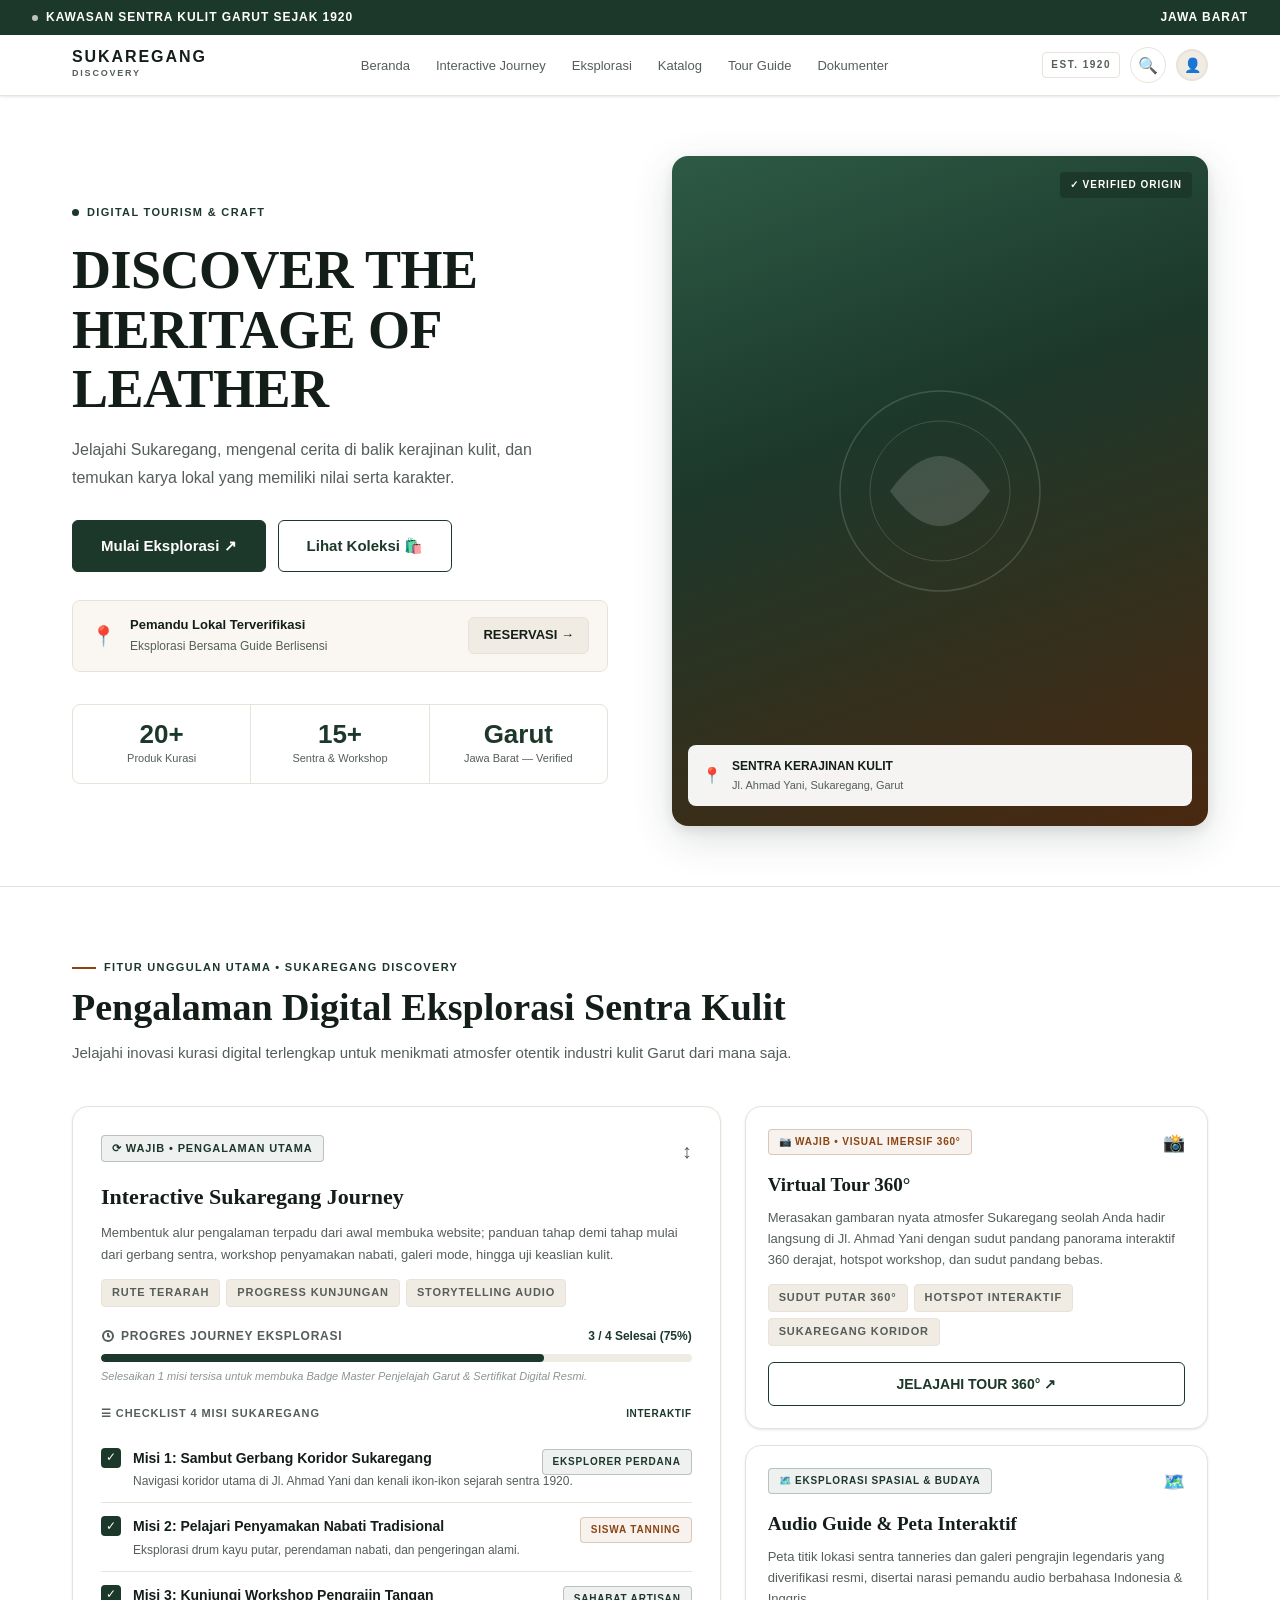
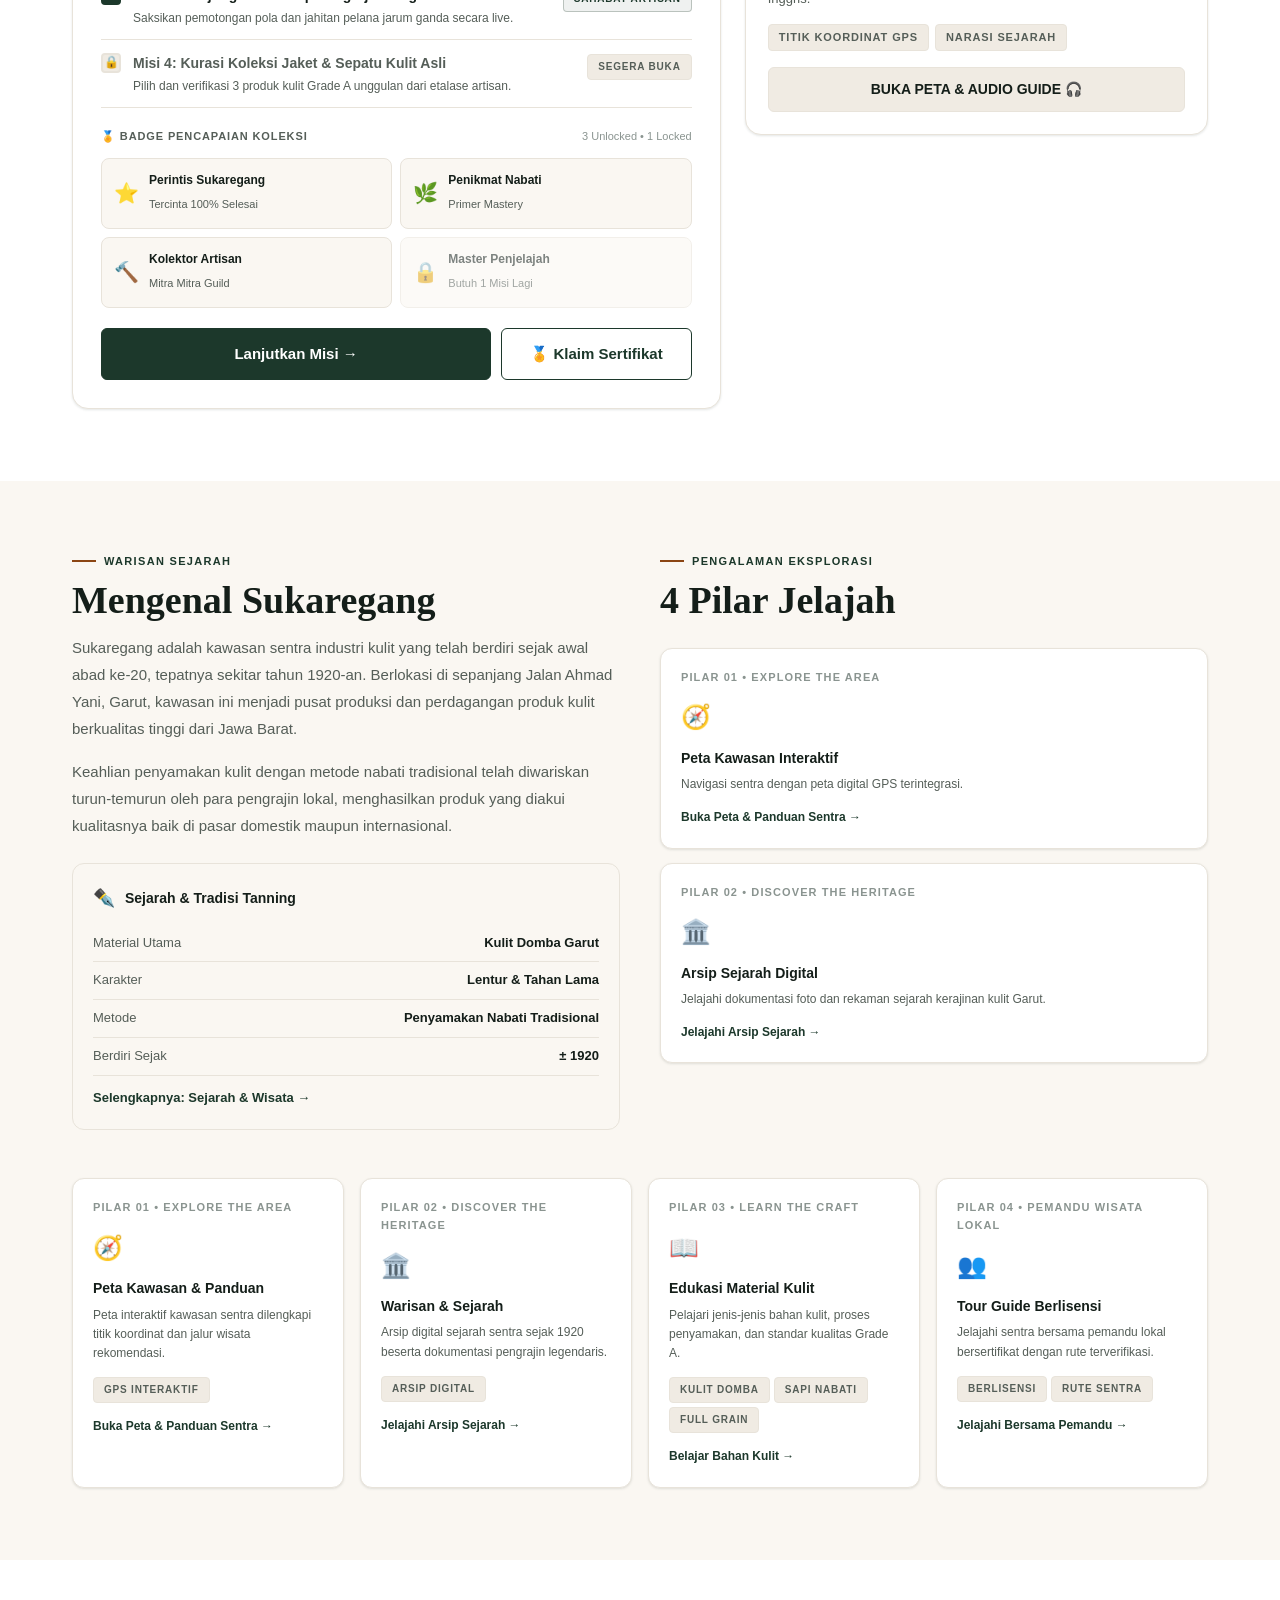
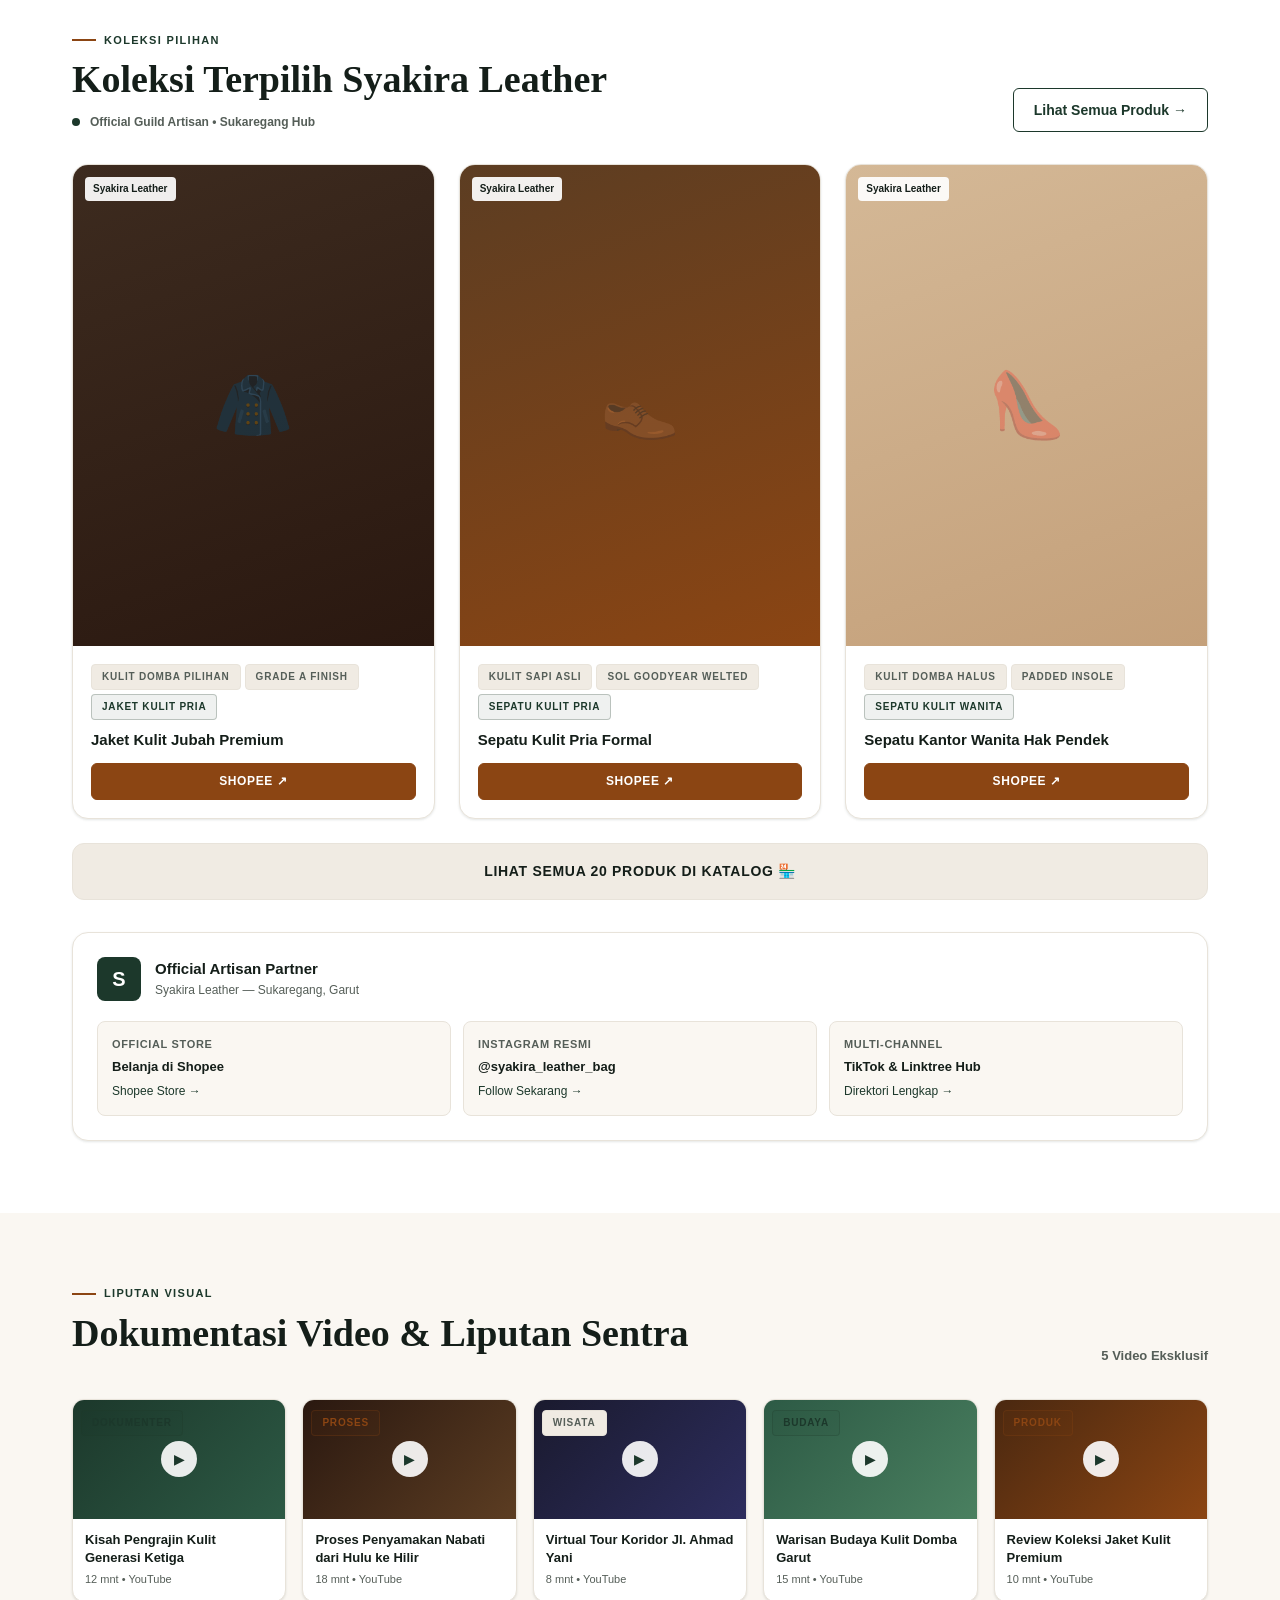
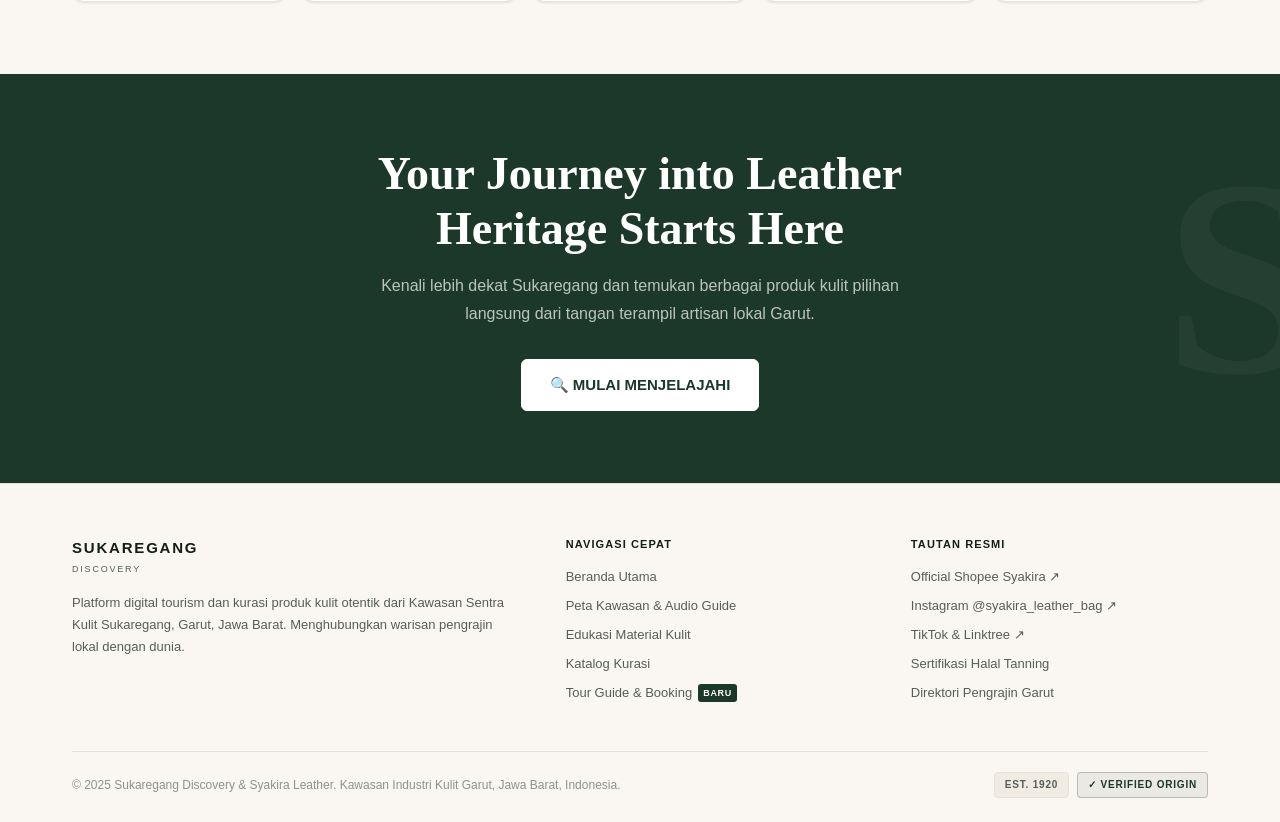
==== commit f8a05cd5: "Add files via upload" ====
--- a/index.html
+++ b/index.html
@@ -3,671 +3,882 @@
 <head>
 <meta charset="UTF-8"/>
 <meta name="viewport" content="width=device-width, initial-scale=1.0"/>
-<title>Alya Alifia — Frontend Developer</title>
+<title>Sukaregang Discovery — Kawasan Sentra Kulit Garut</title>
 <style>
 *,*::before,*::after{box-sizing:border-box;margin:0;padding:0}
 :root{
-  --primary:#6366f1;
-  --primary-dark:#4f46e5;
-  --primary-light:#818cf8;
-  --secondary:#f43f5e;
-  --accent:#0ea5e9;
-  --bg:#ffffff;
-  --bg-alt:#f8faff;
-  --text:#1e1b4b;
-  --text-muted:#6b7280;
-  --text-light:#9ca3af;
-  --border:#e5e7eb;
-  --radius:16px;
+  --green:#1C382B;
+  --green-mid:#2D5A45;
+  --green-light:#3D6B55;
+  --brown:#8B4513;
+  --brown-dark:#78350F;
+  --brown-light:#9C4A1A;
+  --cream:#FAF7F2;
+  --cream-mid:#F0EBE3;
+  --cream-dark:#E8E3DA;
+  --white:#FFFFFF;
+  --text:#141E19;
+  --text-muted:#555E58;
+  --text-light:#8A9490;
+  --border:#E8E3DA;
+  --shadow-sm:0 1px 3px rgba(28,56,43,.08),0 1px 2px rgba(0,0,0,.04);
+  --shadow:0 4px 16px rgba(28,56,43,.12),0 2px 6px rgba(0,0,0,.06);
+  --shadow-lg:0 12px 40px rgba(28,56,43,.16),0 4px 12px rgba(0,0,0,.08);
+  --radius:12px;
   --radius-sm:8px;
-  --radius-lg:24px;
-  --shadow-sm:0 1px 3px rgba(0,0,0,.08),0 1px 2px rgba(0,0,0,.04);
-  --shadow:0 4px 20px rgba(99,102,241,.14),0 2px 6px rgba(0,0,0,.06);
-  --shadow-lg:0 20px 60px rgba(99,102,241,.18),0 4px 16px rgba(0,0,0,.08);
-  --transition:all .25s cubic-bezier(.4,0,.2,1);
+  --radius-lg:16px;
+  --transition:all .22s cubic-bezier(.4,0,.2,1);
 }
 html{scroll-behavior:smooth}
-body{font-family:-apple-system,BlinkMacSystemFont,'Segoe UI',Roboto,sans-serif;color:var(--text);background:var(--bg);line-height:1.6;overflow-x:hidden}
+body{font-family:-apple-system,BlinkMacSystemFont,'Segoe UI','Plus Jakarta Sans',sans-serif;color:var(--text);background:var(--cream);line-height:1.6;overflow-x:hidden}
 
 /* ── UTILS ── */
-.container{width:100%;max-width:1140px;margin:0 auto;padding:0 24px}
-.text-center{text-align:center}
-.text-gradient{background:linear-gradient(135deg,var(--primary),var(--secondary));-webkit-background-clip:text;-webkit-text-fill-color:transparent;background-clip:text}
+.container{width:100%;max-width:1200px;margin:0 auto;padding:0 32px}
+.serif{font-family:Georgia,'Playfair Display',serif}
+.tag{display:inline-flex;align-items:center;gap:5px;font-size:11px;font-weight:700;letter-spacing:.08em;text-transform:uppercase;padding:4px 10px;border-radius:4px;border:1px solid currentColor}
+.tag-green{color:var(--green);border-color:rgba(28,56,43,.25);background:rgba(28,56,43,.07)}
+.tag-brown{color:var(--brown);border-color:rgba(139,69,19,.25);background:rgba(139,69,19,.07)}
+.tag-cream{color:var(--text-muted);border-color:var(--border);background:var(--cream-mid)}
+.tag-white{color:#fff;border-color:rgba(255,255,255,.4);background:rgba(255,255,255,.12)}
 
 /* ── BUTTONS ── */
-.btn{display:inline-flex;align-items:center;gap:8px;padding:11px 22px;border-radius:50px;font-weight:600;font-size:14px;cursor:pointer;border:2px solid transparent;transition:var(--transition);text-decoration:none;white-space:nowrap;font-family:inherit}
-.btn-primary{background:linear-gradient(135deg,var(--primary),var(--primary-dark));color:#fff;box-shadow:0 4px 15px rgba(99,102,241,.35)}
-.btn-primary:hover{transform:translateY(-2px);box-shadow:0 8px 25px rgba(99,102,241,.45)}
-.btn-outline{background:transparent;color:var(--primary);border-color:var(--primary)}
-.btn-outline:hover{background:var(--primary);color:#fff;transform:translateY(-2px)}
-.btn-white{background:#fff;color:var(--primary)}
-.btn-white:hover{background:var(--primary);color:#fff}
-.btn-outline-white{background:transparent;color:#fff;border-color:rgba(255,255,255,.7)}
-.btn-outline-white:hover{background:rgba(255,255,255,.15)}
-.btn-sm{padding:7px 16px;font-size:13px}
-.btn-lg{padding:14px 32px;font-size:16px}
+.btn{display:inline-flex;align-items:center;gap:8px;padding:10px 20px;border-radius:6px;font-weight:600;font-size:14px;cursor:pointer;border:1.5px solid transparent;transition:var(--transition);text-decoration:none;font-family:inherit;white-space:nowrap}
+.btn-green{background:var(--green);color:#fff;border-color:var(--green)}
+.btn-green:hover{background:var(--green-mid);border-color:var(--green-mid);transform:translateY(-1px);box-shadow:var(--shadow)}
+.btn-green-outline{background:transparent;color:var(--green);border-color:var(--green)}
+.btn-green-outline:hover{background:var(--green);color:#fff}
+.btn-brown{background:var(--brown);color:#fff;border-color:var(--brown);font-size:12px;padding:8px 16px;letter-spacing:.05em;text-transform:uppercase;font-weight:700}
+.btn-brown:hover{background:var(--brown-dark);border-color:var(--brown-dark)}
+.btn-white{background:#fff;color:var(--green);border-color:#fff;font-weight:700}
+.btn-white:hover{background:var(--cream);transform:translateY(-1px)}
+.btn-cream{background:var(--cream-mid);color:var(--text);border-color:var(--border)}
+.btn-cream:hover{background:var(--cream-dark);border-color:var(--cream-dark)}
+.btn-sm{padding:7px 14px;font-size:13px}
+.btn-lg{padding:13px 28px;font-size:15px}
+.btn-full{width:100%;justify-content:center}
+.btn-icon{width:36px;height:36px;padding:0;justify-content:center;border-radius:50%;border:1.5px solid var(--border);background:#fff;color:var(--text);font-size:16px}
+.btn-icon:hover{border-color:var(--green);color:var(--green)}
+
+/* ── TOP RIBBON ── */
+.ribbon{background:var(--green);color:#fff;padding:8px 32px;display:flex;align-items:center;justify-content:space-between;font-size:12px;font-weight:600;letter-spacing:.08em}
+.ribbon-left{display:flex;align-items:center;gap:8px}
+.ribbon-dot{width:6px;height:6px;background:#fff;border-radius:50%;opacity:.7}
 
 /* ── NAVBAR ── */
-.navbar{position:fixed;top:0;left:0;right:0;z-index:1000;background:rgba(255,255,255,.88);backdrop-filter:blur(16px);-webkit-backdrop-filter:blur(16px);border-bottom:1px solid rgba(99,102,241,.1);transition:var(--transition)}
-.navbar.scrolled{box-shadow:var(--shadow);background:rgba(255,255,255,.97)}
-.nav-inner{display:flex;align-items:center;height:68px;max-width:1140px;margin:0 auto;padding:0 24px;gap:16px}
-.nav-logo{font-size:22px;font-weight:800;color:var(--primary);text-decoration:none;letter-spacing:-1px;flex-shrink:0}
-.logo-dot{color:var(--secondary)}
-.nav-links{display:flex;list-style:none;gap:4px;flex:1}
-.nav-links a{text-decoration:none;color:var(--text-muted);font-weight:500;font-size:14px;padding:7px 13px;border-radius:8px;transition:var(--transition)}
-.nav-links a:hover,.nav-links a.active{color:var(--primary);background:rgba(99,102,241,.08)}
-.nav-cta{flex-shrink:0}
-.hamburger{display:none;flex-direction:column;gap:5px;background:none;border:none;cursor:pointer;padding:6px;margin-left:auto}
-.hamburger span{display:block;width:22px;height:2px;background:var(--text);border-radius:2px;transition:var(--transition)}
-/* Mobile menu */
-.mobile-menu{display:none;padding:12px 24px 20px;border-top:1px solid var(--border);background:#fff}
-.mobile-menu.open{display:block}
-.mobile-menu ul{list-style:none;display:flex;flex-direction:column;gap:4px}
-.mobile-menu a{display:block;padding:10px 12px;color:var(--text-muted);text-decoration:none;font-weight:500;border-radius:8px;transition:var(--transition)}
-.mobile-menu a:hover{color:var(--primary);background:rgba(99,102,241,.08)}
-.mobile-menu .btn{margin-top:8px;display:inline-flex}
+.navbar{background:#fff;border-bottom:1px solid var(--border);position:sticky;top:0;z-index:100;box-shadow:var(--shadow-sm)}
+.nav-inner{display:flex;align-items:center;height:60px;max-width:1200px;margin:0 auto;padding:0 32px;gap:24px}
+.nav-brand{flex-shrink:0;text-decoration:none;color:var(--text)}
+.nav-brand-name{font-size:16px;font-weight:900;letter-spacing:.12em;text-transform:uppercase;color:var(--text);display:block;line-height:1}
+.nav-brand-sub{font-size:9px;font-weight:600;letter-spacing:.2em;color:var(--text-muted);text-transform:uppercase;display:block;margin-top:1px}
+.nav-links{display:flex;list-style:none;gap:2px;flex:1;justify-content:center}
+.nav-links a{text-decoration:none;color:var(--text-muted);font-weight:500;font-size:13px;padding:6px 12px;border-radius:6px;transition:var(--transition)}
+.nav-links a:hover,.nav-links a.active{color:var(--green);background:rgba(28,56,43,.07)}
+.nav-right{display:flex;align-items:center;gap:10px;flex-shrink:0}
+.nav-est{font-size:10px;font-weight:700;letter-spacing:.15em;color:var(--text-muted);border:1.5px solid var(--border);padding:4px 8px;border-radius:4px}
+.nav-avatar{width:32px;height:32px;border-radius:50%;background:var(--cream-mid);border:2px solid var(--border);overflow:hidden;display:flex;align-items:center;justify-content:center;font-size:14px}
+
+/* ── HERO ── */
+.hero{background:#fff;border-bottom:1px solid var(--border);padding:60px 0}
+.hero-grid{display:grid;grid-template-columns:1fr 1fr;gap:64px;align-items:center}
+.hero-overline{display:inline-flex;align-items:center;gap:8px;margin-bottom:20px}
+.hero-dot{width:7px;height:7px;border-radius:50%;background:var(--green)}
+.hero-overline-text{font-size:11px;font-weight:700;letter-spacing:.12em;text-transform:uppercase;color:var(--green)}
+.hero-title{font-size:clamp(36px,4.5vw,54px);font-weight:700;line-height:1.1;letter-spacing:-.5px;margin-bottom:16px;color:var(--text)}
+.hero-title .serif{font-style:italic}
+.hero-desc{font-size:16px;color:var(--text-muted);line-height:1.75;margin-bottom:28px;max-width:460px}
+.hero-actions{display:flex;gap:12px;margin-bottom:28px;flex-wrap:wrap}
+.guide-box{background:var(--cream);border:1px solid var(--border);border-radius:var(--radius-sm);padding:14px 18px;display:flex;align-items:center;gap:14px;margin-bottom:32px}
+.guide-icon{font-size:20px;flex-shrink:0}
+.guide-text{flex:1}
+.guide-title{font-size:13px;font-weight:700;color:var(--text);margin-bottom:2px}
+.guide-sub{font-size:12px;color:var(--text-muted)}
+.hero-stats{display:grid;grid-template-columns:repeat(3,1fr);gap:1px;background:var(--border);border:1px solid var(--border);border-radius:var(--radius-sm);overflow:hidden}
+.stat-item{background:#fff;padding:16px;text-align:center}
+.stat-num{font-size:26px;font-weight:800;color:var(--green);line-height:1;display:block}
+.stat-label{font-size:11px;color:var(--text-muted);margin-top:3px;display:block}
+.hero-img-wrap{position:relative}
+.hero-img{width:100%;aspect-ratio:4/5;border-radius:var(--radius-lg);background:linear-gradient(160deg,#2D5A45 0%,#1C382B 40%,#4A2810 100%);overflow:hidden;position:relative;box-shadow:var(--shadow-lg)}
+.hero-img-art{position:absolute;inset:0;display:flex;align-items:center;justify-content:center}
+.hero-img-art svg{opacity:.15}
+.hero-img-badge{position:absolute;bottom:20px;left:16px;right:16px;background:rgba(255,255,255,.95);backdrop-filter:blur(8px);border-radius:var(--radius-sm);padding:12px 14px;display:flex;align-items:center;gap:10px}
+.hero-img-badge-icon{font-size:16px}
+.hero-img-badge-text{font-size:12px;font-weight:600;color:var(--text)}
+.hero-img-badge-sub{font-size:11px;color:var(--text-muted)}
+.verified-pill{position:absolute;top:16px;right:16px;background:var(--green);color:#fff;font-size:10px;font-weight:700;letter-spacing:.1em;padding:5px 10px;border-radius:4px;text-transform:uppercase}
 
 /* ── SECTION BASE ── */
-.section{padding:96px 0}
-.section-alt{background:var(--bg-alt)}
-.section-label{display:inline-block;background:rgba(99,102,241,.1);color:var(--primary);font-size:11px;font-weight:700;letter-spacing:2px;text-transform:uppercase;padding:6px 14px;border-radius:50px;margin-bottom:16px}
-.section-title{font-size:clamp(26px,4vw,42px);font-weight:800;line-height:1.2;margin-bottom:16px;letter-spacing:-.5px}
-.section-desc{color:var(--text-muted);font-size:16px;max-width:540px;margin:0 auto 48px;line-height:1.7}
-
-/* ── HERO ── */
-.hero{position:relative;min-height:100vh;display:flex;align-items:center;overflow:hidden;padding-top:68px}
-.hero-blobs{position:absolute;inset:0;pointer-events:none;overflow:hidden}
-.blob{position:absolute;border-radius:50%;filter:blur(80px);opacity:.35;animation:floatBlob 10s ease-in-out infinite}
-.blob-1{width:450px;height:450px;background:radial-gradient(circle,#c7d2fe,#818cf8);top:-150px;right:-80px;animation-delay:0s}
-.blob-2{width:300px;height:300px;background:radial-gradient(circle,#fda4af,#f43f5e);bottom:-80px;left:-60px;animation-delay:4s}
-.blob-3{width:200px;height:200px;background:radial-gradient(circle,#bae6fd,#0ea5e9);top:45%;left:35%;animation-delay:7s}
-@keyframes floatBlob{0%,100%{transform:translate(0,0) scale(1)}50%{transform:translate(20px,-30px) scale(1.08)}}
-
-.hero-content{display:grid;grid-template-columns:1fr 1fr;gap:64px;align-items:center;padding:40px 0 80px}
-.hero-badge{display:inline-flex;align-items:center;gap:8px;background:#f0fdf4;color:#16a34a;font-size:13px;font-weight:600;padding:6px 14px;border-radius:50px;border:1px solid #bbf7d0;margin-bottom:24px}
-.badge-pulse{width:8px;height:8px;background:#16a34a;border-radius:50%;animation:pulse 2s ease infinite}
-@keyframes pulse{0%,100%{opacity:1;transform:scale(1)}50%{opacity:.5;transform:scale(.75)}}
-.hero-title{font-size:clamp(34px,5vw,58px);font-weight:800;line-height:1.1;letter-spacing:-1.5px;margin-bottom:20px}
-.hero-desc{font-size:17px;color:var(--text-muted);line-height:1.75;margin-bottom:36px;max-width:460px}
-.hero-actions{display:flex;gap:16px;flex-wrap:wrap;margin-bottom:48px}
-.hero-stats{display:flex;align-items:center;gap:24px}
-.stat{display:flex;flex-direction:column}
-.stat-num{font-size:28px;font-weight:800;color:var(--primary);line-height:1}
-.stat-label{font-size:12px;color:var(--text-muted);font-weight:500;margin-top:2px}
-.stat-div{width:1px;height:40px;background:var(--border)}
-
-/* Avatar */
-.hero-visual{display:flex;justify-content:center;align-items:center}
-.avatar-wrap{position:relative;width:340px;height:340px}
-.avatar-ring{position:absolute;inset:-16px;border-radius:50%;border:2px dashed rgba(99,102,241,.3);animation:spin 20s linear infinite}
-@keyframes spin{to{transform:rotate(360deg)}}
-.avatar-circle{width:100%;height:100%;border-radius:50%;background:linear-gradient(135deg,#eef2ff 0%,#ddd6fe 100%);box-shadow:var(--shadow-lg);display:flex;align-items:center;justify-content:center;overflow:hidden;position:relative}
-.avatar-svg{width:68%;height:68%}
-.fcard{position:absolute;display:flex;align-items:center;gap:10px;background:#fff;border-radius:14px;padding:12px 16px;box-shadow:var(--shadow-lg);font-size:13px}
-.fcard-t{top:16px;right:-24px;animation:floatCard 4s ease-in-out infinite}
-.fcard-b{bottom:16px;left:-24px;animation:floatCard 4s ease-in-out infinite;animation-delay:2s}
-@keyframes floatCard{0%,100%{transform:translateY(0)}50%{transform:translateY(-10px)}}
-.fcard-icon{font-size:22px}
-.fcard-title{font-weight:700;color:var(--text);font-size:13px}
-.fcard-sub{font-size:11px;color:var(--text-muted)}
-
-.scroll-hint{position:absolute;bottom:28px;left:50%;transform:translateX(-50%);display:flex;flex-direction:column;align-items:center;gap:8px;color:var(--text-light);font-size:11px;letter-spacing:2px;text-transform:uppercase}
-.scroll-line{width:1px;height:40px;background:linear-gradient(to bottom,var(--text-light),transparent);animation:scrollAnim 2s ease-in-out infinite}
-@keyframes scrollAnim{0%{opacity:0;transform:scaleY(0);transform-origin:top}50%{opacity:1}100%{opacity:0;transform:scaleY(1);transform-origin:bottom}}
-
-/* ── ABOUT ── */
-.about-grid{display:grid;grid-template-columns:1fr 1fr;gap:80px;align-items:center}
-.about-text p{color:var(--text-muted);font-size:16px;line-height:1.8;margin-bottom:16px}
-.highlights{display:flex;flex-direction:column;gap:14px;margin:28px 0 32px}
-.highlight{display:flex;align-items:flex-start;gap:14px;padding:14px 18px;background:#fff;border-radius:var(--radius-sm);border-left:3px solid var(--primary);box-shadow:var(--shadow-sm)}
-.highlight-ico{font-size:20px;flex-shrink:0}
-.highlight-title{font-weight:700;font-size:13px}
-.highlight-sub{font-size:13px;color:var(--text-muted);margin-top:2px}
-.about-visual{display:flex;justify-content:center}
-.about-img{position:relative;display:inline-block}
-.about-img-box{width:300px;border-radius:var(--radius-lg);background:linear-gradient(135deg,#eef2ff,#ddd6fe);box-shadow:var(--shadow-lg);aspect-ratio:4/5;display:flex;align-items:center;justify-content:center;overflow:hidden}
-.about-img-box svg{width:70%;height:70%}
-.exp-badge{position:absolute;bottom:-16px;right:-16px;background:linear-gradient(135deg,var(--primary),var(--primary-dark));color:#fff;border-radius:var(--radius);padding:16px 20px;text-align:center;box-shadow:0 8px 24px rgba(99,102,241,.4)}
-.exp-num{font-size:30px;font-weight:800;line-height:1}
-.exp-label{font-size:11px;opacity:.85;line-height:1.4;margin-top:4px}
-
-/* ── SKILLS ── */
-.skill-tabs{display:flex;gap:8px;justify-content:center;margin-bottom:40px;flex-wrap:wrap}
-.tab-btn{padding:10px 24px;border-radius:50px;border:2px solid var(--border);background:transparent;font-weight:600;font-size:14px;color:var(--text-muted);cursor:pointer;transition:var(--transition);font-family:inherit}
-.tab-btn.active,.tab-btn:hover{background:var(--primary);border-color:var(--primary);color:#fff;box-shadow:0 4px 15px rgba(99,102,241,.3)}
-.tab-pane{display:none}
-.tab-pane.active{display:block}
-.skills-grid{display:grid;grid-template-columns:repeat(auto-fill,minmax(190px,1fr));gap:18px}
-.skill-card{background:#fff;border-radius:var(--radius);padding:24px 20px;box-shadow:var(--shadow-sm);border:1.5px solid var(--border);transition:var(--transition);text-align:center}
-.skill-card:hover{transform:translateY(-5px);box-shadow:var(--shadow);border-color:var(--primary)}
-.skill-icon{width:54px;height:54px;border-radius:14px;margin:0 auto 12px;display:flex;align-items:center;justify-content:center;font-size:22px;font-weight:800;background:rgba(99,102,241,.08)}
-.si-react{background:rgba(97,218,251,.12);color:#61dafb}
-.si-js{background:rgba(240,219,79,.12);color:#b8980a;font-size:16px}
-.si-ts{background:rgba(49,120,198,.12);color:#3178c6;font-size:16px}
-.si-html{background:rgba(228,77,38,.1)}
-.si-next{background:rgba(0,0,0,.07)}
-.si-tw{background:rgba(56,189,248,.12)}
-.si-git{background:rgba(240,80,51,.1)}
-.si-vsc{background:rgba(23,114,186,.1)}
-.si-vite{background:rgba(100,108,255,.1)}
-.si-fig{background:rgba(241,101,36,.1)}
-.si-ps{background:rgba(49,105,166,.1);color:#3169a6;font-size:14px;font-weight:900}
-.si-ai{background:rgba(255,154,0,.1);color:#e68e00;font-size:14px;font-weight:900}
-.skill-name{font-weight:700;font-size:14px;margin-bottom:10px}
-.skill-bar{height:6px;background:var(--border);border-radius:50px;overflow:hidden;margin-bottom:6px}
-.skill-fill{height:100%;width:0;background:linear-gradient(90deg,var(--primary),var(--primary-light));border-radius:50px;transition:width 1.1s cubic-bezier(.4,0,.2,1)}
-.skill-pct{font-size:12px;color:var(--text-muted);font-weight:600}
-
-/* ── PROJECTS ── */
-.projects-grid{display:grid;grid-template-columns:repeat(2,1fr);gap:24px}
-.proj-card{background:#fff;border-radius:var(--radius-lg);overflow:hidden;box-shadow:var(--shadow-sm);border:1.5px solid var(--border);transition:var(--transition)}
-.proj-card:hover{transform:translateY(-6px);box-shadow:var(--shadow-lg);border-color:rgba(99,102,241,.3)}
-.proj-card.featured{grid-column:1/-1;display:grid;grid-template-columns:1.2fr 1fr}
-.proj-img{position:relative;height:220px;overflow:hidden}
-.proj-card.featured .proj-img{height:auto;min-height:260px}
-.proj-img-bg{width:100%;height:100%;transition:transform .4s ease}
-.proj-card:hover .proj-img-bg{transform:scale(1.04)}
-.p1 .proj-img-bg{background:linear-gradient(135deg,#667eea,#764ba2)}
-.p2 .proj-img-bg{background:linear-gradient(135deg,#f093fb,#f5576c)}
-.p3 .proj-img-bg{background:linear-gradient(135deg,#4facfe,#00f2fe)}
-.p4 .proj-img-bg{background:linear-gradient(135deg,#43e97b,#38f9d7)}
-.proj-overlay{position:absolute;inset:0;background:rgba(0,0,0,.52);display:flex;align-items:center;justify-content:center;gap:12px;opacity:0;transition:var(--transition)}
-.proj-card:hover .proj-overlay{opacity:1}
-.proj-info{padding:24px}
-.proj-tags{display:flex;flex-wrap:wrap;gap:6px;margin-bottom:10px}
-.tag{background:rgba(99,102,241,.1);color:var(--primary);font-size:12px;font-weight:600;padding:3px 10px;border-radius:50px}
-.proj-title{font-size:18px;font-weight:800;margin-bottom:8px}
-.proj-desc{font-size:14px;color:var(--text-muted);line-height:1.6}
-
-/* ── CONTACT ── */
-.contact-grid{display:grid;grid-template-columns:1fr 1.3fr;gap:64px;align-items:flex-start}
-.contact-info h3{font-size:24px;font-weight:800;margin-bottom:12px}
-.contact-info p{color:var(--text-muted);font-size:15px;line-height:1.75;margin-bottom:32px}
-.clinks{display:flex;flex-direction:column;gap:14px}
-.clink{display:flex;align-items:center;gap:14px;padding:16px;background:#fff;border-radius:var(--radius);border:1.5px solid var(--border);text-decoration:none;color:var(--text);transition:var(--transition);box-shadow:var(--shadow-sm)}
-.clink:hover{border-color:var(--primary);box-shadow:var(--shadow);transform:translateX(4px)}
-.clink-icon{font-size:22px;flex-shrink:0}
-.clink-label{font-size:11px;color:var(--text-muted);font-weight:700;text-transform:uppercase;letter-spacing:1px}
-.clink-val{font-size:14px;font-weight:600;margin-top:2px}
-.cform{display:flex;flex-direction:column;gap:18px;background:#fff;padding:32px;border-radius:var(--radius-lg);box-shadow:var(--shadow);border:1.5px solid var(--border)}
-.fgroup{display:flex;flex-direction:column;gap:6px}
-.fgroup label{font-size:13px;font-weight:700}
-.fgroup input,.fgroup textarea{padding:12px 16px;border:2px solid var(--border);border-radius:var(--radius-sm);font-family:inherit;font-size:14px;color:var(--text);background:#fff;transition:var(--transition);outline:none;resize:vertical}
-.fgroup input:focus,.fgroup textarea:focus{border-color:var(--primary);box-shadow:0 0 0 4px rgba(99,102,241,.12)}
-.fgroup input::placeholder,.fgroup textarea::placeholder{color:var(--text-light)}
-.form-success{display:none;color:#16a34a;font-weight:600;font-size:14px;text-align:center;padding:12px;background:#f0fdf4;border-radius:var(--radius-sm);border:1px solid #bbf7d0;margin-top:-4px}
-.form-success.show{display:block}
+.section{padding:72px 0}
+.section-alt{background:#fff}
+.section-overline{font-size:11px;font-weight:700;letter-spacing:.12em;text-transform:uppercase;color:var(--green);margin-bottom:8px;display:flex;align-items:center;gap:8px}
+.section-overline::before{content:'';display:block;width:24px;height:2px;background:var(--brown)}
+.section-title{font-family:Georgia,serif;font-size:clamp(26px,3.5vw,38px);font-weight:700;color:var(--text);line-height:1.2;margin-bottom:10px}
+.section-desc{font-size:15px;color:var(--text-muted);line-height:1.7;margin-bottom:40px}
+
+/* ── EXPERIENCE SECTION ── */
+.exp-grid{display:grid;grid-template-columns:1.4fr 1fr;gap:24px;align-items:start}
+.exp-main-card{background:#fff;border:1px solid var(--border);border-radius:var(--radius-lg);padding:28px;box-shadow:var(--shadow-sm)}
+.exp-card-header{display:flex;align-items:flex-start;justify-content:space-between;margin-bottom:12px}
+.exp-card-icon{font-size:20px;color:var(--text-muted)}
+.exp-card-title{font-family:Georgia,serif;font-size:22px;font-weight:700;color:var(--text);margin-bottom:8px}
+.exp-card-desc{font-size:13px;color:var(--text-muted);line-height:1.65;margin-bottom:14px}
+.exp-tags{display:flex;flex-wrap:wrap;gap:6px;margin-bottom:20px}
+/* Progress bar */
+.progress-section{margin-bottom:20px}
+.progress-label{display:flex;justify-content:space-between;align-items:center;margin-bottom:8px}
+.progress-label-text{font-size:12px;font-weight:700;letter-spacing:.06em;text-transform:uppercase;color:var(--text-muted);display:flex;align-items:center;gap:6px}
+.progress-label-text svg{width:14px;height:14px}
+.progress-label-val{font-size:12px;font-weight:700;color:var(--green)}
+.progress-bar{height:8px;background:var(--cream-mid);border-radius:50px;overflow:hidden;margin-bottom:6px}
+.progress-fill{height:100%;width:75%;background:var(--green);border-radius:50px;transition:width 1.2s cubic-bezier(.4,0,.2,1)}
+.progress-note{font-size:11px;color:var(--text-light);font-style:italic}
+/* Checklist */
+.checklist-header{display:flex;justify-content:space-between;align-items:center;margin-bottom:12px}
+.checklist-title{font-size:11px;font-weight:700;letter-spacing:.08em;text-transform:uppercase;color:var(--text-muted);display:flex;align-items:center;gap:6px}
+.checklist-badge{font-size:10px;color:var(--green);font-weight:700;letter-spacing:.06em;text-transform:uppercase}
+.mission-item{display:flex;align-items:flex-start;gap:12px;padding:12px 0;border-bottom:1px solid var(--border);position:relative}
+.mission-item:last-child{border-bottom:none}
+.mission-check{width:20px;height:20px;border-radius:4px;border:2px solid var(--border);flex-shrink:0;margin-top:1px;display:flex;align-items:center;justify-content:center;font-size:12px}
+.mission-check.done{background:var(--green);border-color:var(--green);color:#fff}
+.mission-check.locked{background:var(--cream-mid);border-color:var(--border)}
+.mission-body{flex:1}
+.mission-title{font-size:14px;font-weight:700;color:var(--text);margin-bottom:3px}
+.mission-desc{font-size:12px;color:var(--text-muted);line-height:1.5}
+.mission-tag{position:absolute;right:0;top:12px}
+/* Badges */
+.badges-header{display:flex;justify-content:space-between;align-items:center;margin:20px 0 12px}
+.badges-title{font-size:11px;font-weight:700;letter-spacing:.08em;text-transform:uppercase;color:var(--text-muted)}
+.badges-count{font-size:11px;color:var(--text-light)}
+.badges-grid{display:grid;grid-template-columns:1fr 1fr;gap:8px;margin-bottom:20px}
+.badge-item{background:var(--cream);border:1px solid var(--border);border-radius:var(--radius-sm);padding:12px;display:flex;align-items:center;gap:10px}
+.badge-item.locked{opacity:.55}
+.badge-icon{font-size:20px}
+.badge-name{font-size:12px;font-weight:700;color:var(--text);display:block}
+.badge-sub{font-size:11px;color:var(--text-muted)}
+.exp-card-actions{display:flex;gap:10px}
+/* Right stack */
+.exp-stack{display:flex;flex-direction:column;gap:16px}
+.exp-side-card{background:#fff;border:1px solid var(--border);border-radius:var(--radius-lg);padding:22px;box-shadow:var(--shadow-sm)}
+.exp-side-header{display:flex;align-items:flex-start;justify-content:space-between;margin-bottom:12px}
+.exp-side-title{font-family:Georgia,serif;font-size:19px;font-weight:700;color:var(--text);margin-bottom:8px}
+.exp-side-desc{font-size:13px;color:var(--text-muted);line-height:1.6;margin-bottom:14px}
+
+/* ── HISTORY SECTION ── */
+.history-grid{display:grid;grid-template-columns:1fr 1fr;gap:40px;align-items:start}
+.history-text p{font-size:15px;color:var(--text-muted);line-height:1.8;margin-bottom:16px}
+.history-feature-box{background:var(--cream);border:1px solid var(--border);border-radius:var(--radius);padding:20px;margin-top:24px}
+.history-feature-header{display:flex;align-items:center;gap:10px;margin-bottom:12px}
+.history-feature-icon{font-size:18px}
+.history-feature-title{font-size:14px;font-weight:700;color:var(--text)}
+.spec-row{display:flex;justify-content:space-between;align-items:center;padding:8px 0;border-bottom:1px solid var(--border);font-size:13px}
+.spec-row:last-child{border-bottom:none}
+.spec-key{color:var(--text-muted)}
+.spec-val{font-weight:600;color:var(--text)}
+.history-link{display:inline-flex;align-items:center;gap:6px;color:var(--green);font-size:13px;font-weight:600;text-decoration:none;margin-top:12px}
+.history-link:hover{text-decoration:underline}
+/* 4 Pillars */
+.pillars-grid{display:grid;grid-template-columns:repeat(4,1fr);gap:16px;margin-top:0}
+.pillar-card{background:#fff;border:1px solid var(--border);border-radius:var(--radius);padding:20px;transition:var(--transition);box-shadow:var(--shadow-sm)}
+.pillar-card:hover{box-shadow:var(--shadow);border-color:rgba(28,56,43,.25);transform:translateY(-2px)}
+.pillar-num{font-size:11px;font-weight:700;letter-spacing:.1em;color:var(--text-light);text-transform:uppercase;margin-bottom:12px}
+.pillar-icon{font-size:24px;margin-bottom:10px;display:block}
+.pillar-title{font-size:14px;font-weight:700;color:var(--text);margin-bottom:6px}
+.pillar-desc{font-size:12px;color:var(--text-muted);line-height:1.6;margin-bottom:14px}
+.pillar-tags{display:flex;flex-wrap:wrap;gap:4px;margin-bottom:14px}
+.pillar-link{font-size:12px;font-weight:700;color:var(--green);text-decoration:none;display:flex;align-items:center;gap:4px}
+.pillar-link:hover{text-decoration:underline}
+
+/* ── CATALOG ── */
+.catalog-header{display:flex;align-items:flex-end;justify-content:space-between;margin-bottom:32px}
+.catalog-guild{display:flex;align-items:center;gap:10px;font-size:12px;color:var(--text-muted);font-weight:600}
+.catalog-guild-dot{width:8px;height:8px;border-radius:50%;background:var(--green)}
+.products-grid{display:grid;grid-template-columns:repeat(3,1fr);gap:24px;margin-bottom:24px}
+.product-card{background:#fff;border:1px solid var(--border);border-radius:var(--radius-lg);overflow:hidden;box-shadow:var(--shadow-sm);transition:var(--transition)}
+.product-card:hover{box-shadow:var(--shadow);transform:translateY(-3px)}
+.product-img{aspect-ratio:3/4;background:linear-gradient(160deg,#f5f0e8,#e8dfd0);display:flex;align-items:center;justify-content:center;position:relative;overflow:hidden}
+.product-img-1{background:linear-gradient(160deg,#3D2B1F,#2A1810)}
+.product-img-2{background:linear-gradient(160deg,#5C3D22,#8B4513)}
+.product-img-3{background:linear-gradient(160deg,#D4B896,#C4A07A)}
+.product-img-art{font-size:64px;opacity:.35}
+.product-partner{position:absolute;top:12px;left:12px;background:rgba(255,255,255,.92);font-size:10px;font-weight:700;padding:4px 8px;border-radius:4px;color:var(--text)}
+.product-info{padding:18px}
+.product-tags{display:flex;flex-wrap:wrap;gap:4px;margin-bottom:10px}
+.product-name{font-size:15px;font-weight:700;color:var(--text);margin-bottom:14px;line-height:1.3}
+.catalog-full-btn{margin-bottom:32px}
+.store-card{background:#fff;border:1.5px solid var(--border);border-radius:var(--radius-lg);padding:24px;box-shadow:var(--shadow-sm)}
+.store-card-header{display:flex;align-items:center;gap:14px;margin-bottom:20px}
+.store-logo{width:44px;height:44px;background:var(--green);border-radius:8px;display:flex;align-items:center;justify-content:center;color:#fff;font-size:20px;font-weight:800;flex-shrink:0}
+.store-title{font-size:15px;font-weight:700}
+.store-sub{font-size:12px;color:var(--text-muted)}
+.store-links{display:grid;grid-template-columns:repeat(3,1fr);gap:12px}
+.store-link-item{background:var(--cream);border:1px solid var(--border);border-radius:var(--radius-sm);padding:14px;text-decoration:none;color:var(--text);transition:var(--transition)}
+.store-link-item:hover{border-color:var(--green);background:rgba(28,56,43,.05)}
+.store-link-label{font-size:11px;font-weight:700;letter-spacing:.06em;color:var(--text-muted);text-transform:uppercase;margin-bottom:4px}
+.store-link-title{font-size:13px;font-weight:700;color:var(--text)}
+.store-link-arrow{font-size:12px;color:var(--green);display:block;margin-top:4px}
+
+/* ── VIDEO SECTION ── */
+.video-grid{display:grid;grid-template-columns:repeat(5,1fr);gap:16px}
+.video-card{background:#fff;border:1px solid var(--border);border-radius:var(--radius);overflow:hidden;box-shadow:var(--shadow-sm);transition:var(--transition)}
+.video-card:hover{box-shadow:var(--shadow);transform:translateY(-2px)}
+.video-thumb{aspect-ratio:16/9;background:var(--green);position:relative;display:flex;align-items:center;justify-content:center;overflow:hidden}
+.video-thumb-1{background:linear-gradient(135deg,#1C382B,#2D5A45)}
+.video-thumb-2{background:linear-gradient(135deg,#2A1810,#5C3D22)}
+.video-thumb-3{background:linear-gradient(135deg,#1a1a2e,#2d2d5e)}
+.video-thumb-4{background:linear-gradient(135deg,#2D5A45,#4A8060)}
+.video-thumb-5{background:linear-gradient(135deg,#4A2810,#8B4513)}
+.video-play{width:36px;height:36px;border-radius:50%;background:rgba(255,255,255,.9);display:flex;align-items:center;justify-content:center;font-size:14px;color:var(--green)}
+.video-cat{position:absolute;top:8px;left:8px}
+.video-info{padding:12px}
+.video-title{font-size:13px;font-weight:700;color:var(--text);line-height:1.4;margin-bottom:4px}
+.video-sub{font-size:11px;color:var(--text-muted)}
+
+/* ── CTA BANNER ── */
+.cta-banner{background:var(--green);padding:72px 0;position:relative;overflow:hidden}
+.cta-banner::after{content:'S';position:absolute;right:-40px;top:50%;transform:translateY(-50%);font-size:280px;font-weight:900;color:rgba(255,255,255,.04);line-height:1;font-family:Georgia,serif;pointer-events:none}
+.cta-content{text-align:center;position:relative;z-index:1}
+.cta-title{font-family:Georgia,serif;font-size:clamp(28px,4vw,46px);font-weight:700;color:#fff;margin-bottom:16px;line-height:1.2}
+.cta-desc{font-size:16px;color:rgba(255,255,255,.7);margin-bottom:32px;max-width:520px;margin-left:auto;margin-right:auto;line-height:1.7}
 
 /* ── FOOTER ── */
-.footer{background:#1e1b4b;color:rgba(255,255,255,.85);padding:52px 0 24px}
-.footer-inner{text-align:center;margin-bottom:36px}
-.footer-logo{font-size:34px;font-weight:800;color:#fff;margin-bottom:12px}
-.footer-tagline{font-size:14px;color:rgba(255,255,255,.45);margin-bottom:28px}
-.footer-socials{display:flex;justify-content:center;gap:14px}
-.footer-socials a{display:flex;align-items:center;justify-content:center;width:42px;height:42px;border-radius:50%;background:rgba(255,255,255,.1);color:rgba(255,255,255,.8);transition:var(--transition);text-decoration:none}
-.footer-socials a:hover{background:var(--primary);color:#fff;transform:translateY(-3px)}
-.footer-bottom{border-top:1px solid rgba(255,255,255,.08);padding-top:24px;text-align:center;font-size:13px;color:rgba(255,255,255,.35)}
-
-/* ── SCROLL REVEAL ── */
-.reveal{opacity:0;transform:translateY(28px);transition:opacity .65s ease,transform .65s ease}
+.footer{background:var(--cream);border-top:1px solid var(--border);padding:52px 0 24px}
+.footer-grid{display:grid;grid-template-columns:1.5fr 1fr 1fr;gap:48px;margin-bottom:48px}
+.footer-brand-name{font-size:15px;font-weight:900;letter-spacing:.12em;text-transform:uppercase}
+.footer-brand-sub{font-size:9px;letter-spacing:.2em;text-transform:uppercase;color:var(--text-muted);margin-top:2px;margin-bottom:16px}
+.footer-brand-desc{font-size:13px;color:var(--text-muted);line-height:1.7}
+.footer-col-title{font-size:11px;font-weight:700;letter-spacing:.1em;text-transform:uppercase;color:var(--text);margin-bottom:14px}
+.footer-links{list-style:none;display:flex;flex-direction:column;gap:8px}
+.footer-links a{text-decoration:none;color:var(--text-muted);font-size:13px;transition:var(--transition);display:flex;align-items:center;gap:6px}
+.footer-links a:hover{color:var(--green)}
+.footer-new{font-size:9px;font-weight:700;letter-spacing:.08em;background:var(--green);color:#fff;padding:2px 5px;border-radius:3px;text-transform:uppercase}
+.footer-bottom{border-top:1px solid var(--border);padding-top:20px;display:flex;align-items:center;justify-content:space-between}
+.footer-copy{font-size:12px;color:var(--text-light)}
+.footer-badges{display:flex;gap:8px}
+
+/* ── REVEAL ── */
+.reveal{opacity:0;transform:translateY(20px);transition:opacity .6s ease,transform .6s ease}
 .reveal.visible{opacity:1;transform:none}
 
 /* ── RESPONSIVE ── */
-@media(max-width:900px){
-  .hero-content{grid-template-columns:1fr;gap:40px;padding:20px 0 60px}
-  .hero-visual{order:-1}
-  .avatar-wrap{width:260px;height:260px}
-  .fcard{display:none}
-  .about-grid{grid-template-columns:1fr;gap:40px}
-  .about-visual{display:none}
-  .projects-grid{grid-template-columns:1fr}
-  .proj-card.featured{grid-column:auto;display:block}
-  .contact-grid{grid-template-columns:1fr;gap:36px}
+@media(max-width:1024px){
+  .exp-grid,.history-grid{grid-template-columns:1fr;gap:24px}
+  .pillars-grid{grid-template-columns:repeat(2,1fr)}
+  .video-grid{grid-template-columns:repeat(3,1fr)}
+  .store-links{grid-template-columns:1fr}
 }
 @media(max-width:768px){
-  .nav-links,.nav-cta{display:none}
-  .hamburger{display:flex}
-  .section{padding:72px 0}
-  .hero-stats{gap:16px}
-  .stat-num{font-size:22px}
-  .hero-title{letter-spacing:-.5px}
-  .cform{padding:20px}
+  .hero-grid{grid-template-columns:1fr;gap:32px}
+  .hero-img-wrap{display:none}
+  .products-grid{grid-template-columns:repeat(2,1fr)}
+  .catalog-header{flex-direction:column;align-items:flex-start;gap:12px}
+  .nav-links{display:none}
+  .nav-right .nav-est{display:none}
+  .footer-grid{grid-template-columns:1fr;gap:28px}
+  .footer-bottom{flex-direction:column;gap:12px;text-align:center}
+  .video-grid{grid-template-columns:repeat(2,1fr)}
+  .container{padding:0 20px}
 }
 @media(max-width:480px){
-  .hero-actions{flex-direction:column;align-items:flex-start}
-  .btn-lg{padding:12px 24px;font-size:15px}
-  .skills-grid{grid-template-columns:repeat(2,1fr)}
-  .proj-img{height:160px}
-  .about-highlights .highlight{padding:10px 14px}
+  .products-grid{grid-template-columns:1fr}
+  .pillars-grid{grid-template-columns:1fr}
+  .hero-stats{grid-template-columns:1fr}
+  .hero-actions{flex-direction:column}
+  .video-grid{grid-template-columns:1fr}
+  .badges-grid{grid-template-columns:1fr}
 }
 </style>
 </head>
 <body>
 
+<!-- TOP RIBBON -->
+<div class="ribbon">
+  <div class="ribbon-left">
+    <span class="ribbon-dot"></span>
+    KAWASAN SENTRA KULIT GARUT SEJAK 1920
+  </div>
+  <div>JAWA BARAT</div>
+</div>
+
 <!-- NAVBAR -->
-<nav class="navbar" id="navbar">
+<nav class="navbar">
   <div class="nav-inner">
-    <a href="#" class="nav-logo">AA<span class="logo-dot">.</span></a>
+    <a href="#" class="nav-brand">
+      <span class="nav-brand-name">Sukaregang</span>
+      <span class="nav-brand-sub">Discovery</span>
+    </a>
     <ul class="nav-links">
-      <li><a href="#about">About</a></li>
-      <li><a href="#skills">Skills</a></li>
-      <li><a href="#projects">Projects</a></li>
-      <li><a href="#contact">Contact</a></li>
+      <li><a href="#hero" class="active">Beranda</a></li>
+      <li><a href="#experience">Interactive Journey</a></li>
+      <li><a href="#history">Eksplorasi</a></li>
+      <li><a href="#catalog">Katalog</a></li>
+      <li><a href="#video">Tour Guide</a></li>
+      <li><a href="#video">Dokumenter</a></li>
     </ul>
-    <a href="#contact" class="btn btn-primary btn-sm nav-cta">Hire Me</a>
-    <button class="hamburger" id="hamburger" aria-label="Menu">
-      <span></span><span></span><span></span>
-    </button>
-  </div>
-  <div class="mobile-menu" id="mobileMenu">
-    <ul>
-      <li><a href="#about" class="mob-link">About</a></li>
-      <li><a href="#skills" class="mob-link">Skills</a></li>
-      <li><a href="#projects" class="mob-link">Projects</a></li>
-      <li><a href="#contact" class="mob-link">Contact</a></li>
-      <li><a href="#contact" class="btn btn-primary mob-link">Hire Me</a></li>
-    </ul>
+    <div class="nav-right">
+      <span class="nav-est">EST. 1920</span>
+      <button class="btn-icon">🔍</button>
+      <div class="nav-avatar">👤</div>
+    </div>
   </div>
 </nav>
 
 <!-- HERO -->
-<section class="hero" id="home">
-  <div class="hero-blobs">
-    <div class="blob blob-1"></div>
-    <div class="blob blob-2"></div>
-    <div class="blob blob-3"></div>
-  </div>
-  <div class="container hero-content">
-    <!-- Text -->
-    <div class="hero-text reveal">
-      <div class="hero-badge">
-        <span class="badge-pulse"></span>
-        Available for work
-      </div>
-      <h1 class="hero-title">
-        Hi, I'm <span class="text-gradient">Alya Alifia</span><br>
-        Frontend Developer
-      </h1>
-      <p class="hero-desc">
-        I craft beautiful, responsive web experiences with clean code 
-        and pixel-perfect attention to detail — turning ideas into 
-        stunning digital reality.
-      </p>
-      <div class="hero-actions">
-        <a href="#projects" class="btn btn-primary btn-lg">View My Work</a>
-        <a href="#contact" class="btn btn-outline btn-lg">Get in Touch</a>
-      </div>
-      <div class="hero-stats">
-        <div class="stat">
-          <span class="stat-num">2+</span>
-          <span class="stat-label">Years Exp.</span>
-        </div>
-        <div class="stat-div"></div>
-        <div class="stat">
-          <span class="stat-num">15+</span>
-          <span class="stat-label">Projects</span>
-        </div>
-        <div class="stat-div"></div>
-        <div class="stat">
-          <span class="stat-num">10+</span>
-          <span class="stat-label">Clients</span>
-        </div>
-      </div>
-    </div>
-    <!-- Visual -->
-    <div class="hero-visual reveal">
-      <div class="avatar-wrap">
-        <div class="avatar-ring"></div>
-        <div class="avatar-circle">
-          <svg class="avatar-svg" viewBox="0 0 120 130" fill="none" xmlns="http://www.w3.org/2000/svg">
-            <circle cx="60" cy="42" r="26" fill="#a5b4fc"/>
-            <ellipse cx="60" cy="104" rx="42" ry="28" fill="#a5b4fc"/>
-          </svg>
-        </div>
-        <div class="fcard fcard-t">
-          <span class="fcard-icon">⚛️</span>
-          <div>
-            <div class="fcard-title">React Expert</div>
-            <div class="fcard-sub">Top skill</div>
-          </div>
-        </div>
-        <div class="fcard fcard-b">
-          <span class="fcard-icon">🎨</span>
-          <div>
-            <div class="fcard-title">UI/UX Focus</div>
-            <div class="fcard-sub">Pixel perfect</div>
-          </div>
-        </div>
-      </div>
-    </div>
-  </div>
-  <div class="scroll-hint">
-    <span>Scroll</span>
-    <div class="scroll-line"></div>
+<section id="hero" class="hero">
+  <div class="container">
+    <div class="hero-grid">
+      <!-- Left -->
+      <div class="reveal">
+        <div class="hero-overline">
+          <span class="hero-dot"></span>
+          <span class="hero-overline-text">Digital Tourism &amp; Craft</span>
+        </div>
+        <h1 class="hero-title serif">
+          DISCOVER THE<br>HERITAGE OF<br>LEATHER
+        </h1>
+        <p class="hero-desc">
+          Jelajahi Sukaregang, mengenal cerita di balik kerajinan kulit, dan temukan karya lokal yang memiliki nilai serta karakter.
+        </p>
+        <div class="hero-actions">
+          <a href="#experience" class="btn btn-green btn-lg">Mulai Eksplorasi ↗</a>
+          <a href="#catalog" class="btn btn-green-outline btn-lg">Lihat Koleksi 🛍️</a>
+        </div>
+        <div class="guide-box">
+          <div class="guide-icon">📍</div>
+          <div class="guide-text">
+            <div class="guide-title">Pemandu Lokal Terverifikasi</div>
+            <div class="guide-sub">Eksplorasi Bersama Guide Berlisensi</div>
+          </div>
+          <a href="#" class="btn btn-cream btn-sm">RESERVASI →</a>
+        </div>
+        <div class="hero-stats">
+          <div class="stat-item">
+            <span class="stat-num">20+</span>
+            <span class="stat-label">Produk Kurasi</span>
+          </div>
+          <div class="stat-item">
+            <span class="stat-num">15+</span>
+            <span class="stat-label">Sentra &amp; Workshop</span>
+          </div>
+          <div class="stat-item">
+            <span class="stat-num">Garut</span>
+            <span class="stat-label">Jawa Barat — Verified</span>
+          </div>
+        </div>
+      </div>
+      <!-- Right: Image -->
+      <div class="hero-img-wrap reveal">
+        <div class="hero-img">
+          <div class="hero-img-art">
+            <svg width="260" height="260" viewBox="0 0 260 260" fill="none">
+              <circle cx="130" cy="130" r="100" stroke="white" stroke-width="1.5"/>
+              <circle cx="130" cy="130" r="70" stroke="white" stroke-width="1"/>
+              <path d="M80 130 Q130 60 180 130 Q130 200 80 130Z" fill="white"/>
+            </svg>
+          </div>
+          <span class="verified-pill">✓ VERIFIED ORIGIN</span>
+          <div class="hero-img-badge">
+            <div class="hero-img-badge-icon">📍</div>
+            <div>
+              <div class="hero-img-badge-text">SENTRA KERAJINAN KULIT</div>
+              <div class="hero-img-badge-sub">Jl. Ahmad Yani, Sukaregang, Garut</div>
+            </div>
+          </div>
+        </div>
+      </div>
+    </div>
   </div>
 </section>
 
-<!-- ABOUT -->
-<section class="section" id="about">
+<!-- EXPERIENCE SECTION -->
+<section id="experience" class="section section-alt">
   <div class="container">
-    <div class="section-label">About Me</div>
-    <div class="about-grid">
-      <div class="about-text reveal">
-        <h2 class="section-title">Passionate about crafting <span class="text-gradient">great web experiences</span></h2>
-        <p>I'm a Frontend Developer based in Indonesia with a strong foundation in modern web technologies. I specialize in building responsive, performant, and accessible web applications.</p>
-        <p>When I'm not coding, you'll find me exploring new design trends, contributing to open-source, or leveling up my UI skills through side projects.</p>
-        <div class="highlights">
-          <div class="highlight">
-            <div class="highlight-ico">🎓</div>
+    <div class="section-overline">Fitur Unggulan Utama • Sukaregang Discovery</div>
+    <h2 class="section-title reveal">Pengalaman Digital Eksplorasi Sentra Kulit</h2>
+    <p class="section-desc reveal">Jelajahi inovasi kurasi digital terlengkap untuk menikmati atmosfer otentik industri kulit Garut dari mana saja.</p>
+
+    <div class="exp-grid">
+      <!-- Main Card -->
+      <div class="exp-main-card reveal">
+        <div class="exp-card-header">
+          <span class="tag tag-green">⟳ WAJIB • PENGALAMAN UTAMA</span>
+          <span class="exp-card-icon">↕</span>
+        </div>
+        <h3 class="exp-card-title">Interactive Sukaregang Journey</h3>
+        <p class="exp-card-desc">Membentuk alur pengalaman terpadu dari awal membuka website; panduan tahap demi tahap mulai dari gerbang sentra, workshop penyamakan nabati, galeri mode, hingga uji keaslian kulit.</p>
+        <div class="exp-tags">
+          <span class="tag tag-cream">RUTE TERARAH</span>
+          <span class="tag tag-cream">PROGRESS KUNJUNGAN</span>
+          <span class="tag tag-cream">STORYTELLING AUDIO</span>
+        </div>
+
+        <!-- Progress -->
+        <div class="progress-section">
+          <div class="progress-label">
+            <span class="progress-label-text">
+              <svg viewBox="0 0 14 14" fill="none" stroke="currentColor" stroke-width="2"><circle cx="7" cy="7" r="5"/><path d="M7 4v3l2 1"/></svg>
+              PROGRES JOURNEY EKSPLORASI
+            </span>
+            <span class="progress-label-val">3 / 4 Selesai (75%)</span>
+          </div>
+          <div class="progress-bar"><div class="progress-fill" id="progressFill"></div></div>
+          <div class="progress-note">Selesaikan 1 misi tersisa untuk membuka Badge Master Penjelajah Garut &amp; Sertifikat Digital Resmi.</div>
+        </div>
+
+        <!-- Checklist -->
+        <div class="checklist-header">
+          <span class="checklist-title">☰ CHECKLIST 4 MISI SUKAREGANG</span>
+          <span class="checklist-badge">INTERAKTIF</span>
+        </div>
+
+        <div class="mission-item">
+          <div class="mission-check done">✓</div>
+          <div class="mission-body">
+            <div class="mission-title">Misi 1: Sambut Gerbang Koridor Sukaregang</div>
+            <div class="mission-desc">Navigasi koridor utama di Jl. Ahmad Yani dan kenali ikon-ikon sejarah sentra 1920.</div>
+          </div>
+          <div class="mission-tag"><span class="tag tag-green" style="font-size:10px">EKSPLORER PERDANA</span></div>
+        </div>
+        <div class="mission-item">
+          <div class="mission-check done">✓</div>
+          <div class="mission-body">
+            <div class="mission-title">Misi 2: Pelajari Penyamakan Nabati Tradisional</div>
+            <div class="mission-desc">Eksplorasi drum kayu putar, perendaman nabati, dan pengeringan alami.</div>
+          </div>
+          <div class="mission-tag"><span class="tag tag-brown" style="font-size:10px">SISWA TANNING</span></div>
+        </div>
+        <div class="mission-item">
+          <div class="mission-check done">✓</div>
+          <div class="mission-body">
+            <div class="mission-title">Misi 3: Kunjungi Workshop Pengrajin Tangan</div>
+            <div class="mission-desc">Saksikan pemotongan pola dan jahitan pelana jarum ganda secara live.</div>
+          </div>
+          <div class="mission-tag"><span class="tag tag-green" style="font-size:10px">SAHABAT ARTISAN</span></div>
+        </div>
+        <div class="mission-item">
+          <div class="mission-check locked">🔒</div>
+          <div class="mission-body">
+            <div class="mission-title" style="color:var(--text-muted)">Misi 4: Kurasi Koleksi Jaket &amp; Sepatu Kulit Asli</div>
+            <div class="mission-desc">Pilih dan verifikasi 3 produk kulit Grade A unggulan dari etalase artisan.</div>
+          </div>
+          <div class="mission-tag"><span class="tag tag-cream" style="font-size:10px">SEGERA BUKA</span></div>
+        </div>
+
+        <!-- Badges -->
+        <div class="badges-header">
+          <span class="badges-title">🏅 BADGE PENCAPAIAN KOLEKSI</span>
+          <span class="badges-count">3 Unlocked • 1 Locked</span>
+        </div>
+        <div class="badges-grid">
+          <div class="badge-item">
+            <span class="badge-icon">⭐</span>
             <div>
-              <div class="highlight-title">Education</div>
-              <div class="highlight-sub">Computer Science / IT — [Your University]</div>
+              <span class="badge-name">Perintis Sukaregang</span>
+              <span class="badge-sub" style="font-size:11px;color:var(--text-muted)">Tercinta 100% Selesai</span>
             </div>
           </div>
-          <div class="highlight">
-            <div class="highlight-ico">📍</div>
+          <div class="badge-item">
+            <span class="badge-icon">🌿</span>
             <div>
-              <div class="highlight-title">Location</div>
-              <div class="highlight-sub">Indonesia</div>
+              <span class="badge-name">Penikmat Nabati</span>
+              <span class="badge-sub" style="font-size:11px;color:var(--text-muted)">Primer Mastery</span>
             </div>
           </div>
-          <div class="highlight">
-            <div class="highlight-ico">💼</div>
+          <div class="badge-item">
+            <span class="badge-icon">🔨</span>
             <div>
-              <div class="highlight-title">Experience</div>
-              <div class="highlight-sub">2+ Years in Frontend Development</div>
+              <span class="badge-name">Kolektor Artisan</span>
+              <span class="badge-sub" style="font-size:11px;color:var(--text-muted)">Mitra Mitra Guild</span>
             </div>
           </div>
-        </div>
-        <a href="#" class="btn btn-primary">Download CV ↓</a>
-      </div>
-      <div class="about-visual reveal">
-        <div class="about-img">
-          <div class="about-img-box">
-            <svg viewBox="0 0 200 240" fill="none">
-              <circle cx="100" cy="90" r="52" fill="#a5b4fc"/>
-              <ellipse cx="100" cy="195" rx="72" ry="50" fill="#a5b4fc"/>
-            </svg>
-          </div>
-          <div class="exp-badge">
-            <div class="exp-num">2+</div>
-            <div class="exp-label">Years of<br>Experience</div>
-          </div>
+          <div class="badge-item locked">
+            <span class="badge-icon">🔒</span>
+            <div>
+              <span class="badge-name">Master Penjelajah</span>
+              <span class="badge-sub" style="font-size:11px;color:var(--text-muted)">Butuh 1 Misi Lagi</span>
+            </div>
+          </div>
+        </div>
+
+        <div class="exp-card-actions">
+          <a href="#" class="btn btn-green btn-lg" style="flex:1;justify-content:center">Lanjutkan Misi →</a>
+          <a href="#" class="btn btn-green-outline btn-lg">🏅 Klaim Sertifikat</a>
+        </div>
+      </div>
+
+      <!-- Right Stack -->
+      <div class="exp-stack">
+        <!-- Virtual Tour -->
+        <div class="exp-side-card reveal">
+          <div class="exp-side-header">
+            <span class="tag tag-brown" style="font-size:10px">📷 WAJIB • VISUAL IMERSIF 360°</span>
+            <span style="font-size:18px;color:var(--text-muted)">📸</span>
+          </div>
+          <h4 class="exp-side-title">Virtual Tour 360°</h4>
+          <p class="exp-side-desc">Merasakan gambaran nyata atmosfer Sukaregang seolah Anda hadir langsung di Jl. Ahmad Yani dengan sudut pandang panorama interaktif 360 derajat, hotspot workshop, dan sudut pandang bebas.</p>
+          <div class="exp-tags" style="margin-bottom:16px">
+            <span class="tag tag-cream">SUDUT PUTAR 360°</span>
+            <span class="tag tag-cream">HOTSPOT INTERAKTIF</span>
+            <span class="tag tag-cream">SUKAREGANG KORIDOR</span>
+          </div>
+          <a href="#" class="btn btn-green-outline btn-full">JELAJAHI TOUR 360° ↗</a>
+        </div>
+        <!-- Audio Guide -->
+        <div class="exp-side-card reveal">
+          <div class="exp-side-header">
+            <span class="tag tag-green" style="font-size:10px">🗺️ EKSPLORASI SPASIAL &amp; BUDAYA</span>
+            <span style="font-size:18px;color:var(--text-muted)">🗺️</span>
+          </div>
+          <h4 class="exp-side-title">Audio Guide &amp; Peta Interaktif</h4>
+          <p class="exp-side-desc">Peta titik lokasi sentra tanneries dan galeri pengrajin legendaris yang diverifikasi resmi, disertai narasi pemandu audio berbahasa Indonesia &amp; Inggris.</p>
+          <div class="exp-tags" style="margin-bottom:16px">
+            <span class="tag tag-cream">TITIK KOORDINAT GPS</span>
+            <span class="tag tag-cream">NARASI SEJARAH</span>
+          </div>
+          <a href="#" class="btn btn-cream btn-full">BUKA PETA &amp; AUDIO GUIDE 🎧</a>
         </div>
       </div>
     </div>
   </div>
 </section>
 
-<!-- SKILLS -->
-<section class="section section-alt" id="skills">
+<!-- HISTORY -->
+<section id="history" class="section">
   <div class="container">
-    <div class="section-label">What I Know</div>
-    <h2 class="section-title text-center">My <span class="text-gradient">Skills</span></h2>
-    <p class="section-desc text-center">Technologies and tools I work with daily</p>
-    <div class="skill-tabs">
-      <button class="tab-btn active" data-tab="frontend">Frontend</button>
-      <button class="tab-btn" data-tab="tools">Tools</button>
-      <button class="tab-btn" data-tab="design">Design</button>
-    </div>
-    <div class="tab-pane active" id="tab-frontend">
-      <div class="skills-grid">
-        <div class="skill-card reveal"><div class="skill-icon si-react">⚛️</div><div class="skill-name">React</div><div class="skill-bar"><div class="skill-fill" data-w="90"></div></div><div class="skill-pct">90%</div></div>
-        <div class="skill-card reveal"><div class="skill-icon si-js">JS</div><div class="skill-name">JavaScript</div><div class="skill-bar"><div class="skill-fill" data-w="88"></div></div><div class="skill-pct">88%</div></div>
-        <div class="skill-card reveal"><div class="skill-icon si-ts">TS</div><div class="skill-name">TypeScript</div><div class="skill-bar"><div class="skill-fill" data-w="75"></div></div><div class="skill-pct">75%</div></div>
-        <div class="skill-card reveal"><div class="skill-icon si-html">🌐</div><div class="skill-name">HTML / CSS</div><div class="skill-bar"><div class="skill-fill" data-w="95"></div></div><div class="skill-pct">95%</div></div>
-        <div class="skill-card reveal"><div class="skill-icon si-next">▲</div><div class="skill-name">Next.js</div><div class="skill-bar"><div class="skill-fill" data-w="70"></div></div><div class="skill-pct">70%</div></div>
-        <div class="skill-card reveal"><div class="skill-icon si-tw">🌊</div><div class="skill-name">Tailwind CSS</div><div class="skill-bar"><div class="skill-fill" data-w="85"></div></div><div class="skill-pct">85%</div></div>
-      </div>
-    </div>
-    <div class="tab-pane" id="tab-tools">
-      <div class="skills-grid">
-        <div class="skill-card reveal"><div class="skill-icon si-git">🔀</div><div class="skill-name">Git / GitHub</div><div class="skill-bar"><div class="skill-fill" data-w="85"></div></div><div class="skill-pct">85%</div></div>
-        <div class="skill-card reveal"><div class="skill-icon si-vsc">💻</div><div class="skill-name">VS Code</div><div class="skill-bar"><div class="skill-fill" data-w="95"></div></div><div class="skill-pct">95%</div></div>
-        <div class="skill-card reveal"><div class="skill-icon">📦</div><div class="skill-name">npm / pnpm</div><div class="skill-bar"><div class="skill-fill" data-w="80"></div></div><div class="skill-pct">80%</div></div>
-        <div class="skill-card reveal"><div class="skill-icon si-vite">⚡</div><div class="skill-name">Vite</div><div class="skill-bar"><div class="skill-fill" data-w="78"></div></div><div class="skill-pct">78%</div></div>
-      </div>
-    </div>
-    <div class="tab-pane" id="tab-design">
-      <div class="skills-grid">
-        <div class="skill-card reveal"><div class="skill-icon si-fig">🎨</div><div class="skill-name">Figma</div><div class="skill-bar"><div class="skill-fill" data-w="80"></div></div><div class="skill-pct">80%</div></div>
-        <div class="skill-card reveal"><div class="skill-icon si-ps">Ps</div><div class="skill-name">Photoshop</div><div class="skill-bar"><div class="skill-fill" data-w="60"></div></div><div class="skill-pct">60%</div></div>
-        <div class="skill-card reveal"><div class="skill-icon si-ai">Ai</div><div class="skill-name">Illustrator</div><div class="skill-bar"><div class="skill-fill" data-w="55"></div></div><div class="skill-pct">55%</div></div>
+    <div class="history-grid">
+      <div class="reveal">
+        <div class="section-overline">Warisan Sejarah</div>
+        <h2 class="section-title">Mengenal Sukaregang</h2>
+        <div class="history-text">
+          <p>Sukaregang adalah kawasan sentra industri kulit yang telah berdiri sejak awal abad ke-20, tepatnya sekitar tahun 1920-an. Berlokasi di sepanjang Jalan Ahmad Yani, Garut, kawasan ini menjadi pusat produksi dan perdagangan produk kulit berkualitas tinggi dari Jawa Barat.</p>
+          <p>Keahlian penyamakan kulit dengan metode nabati tradisional telah diwariskan turun-temurun oleh para pengrajin lokal, menghasilkan produk yang diakui kualitasnya baik di pasar domestik maupun internasional.</p>
+        </div>
+        <div class="history-feature-box">
+          <div class="history-feature-header">
+            <span class="history-feature-icon">✒️</span>
+            <span class="history-feature-title">Sejarah &amp; Tradisi Tanning</span>
+          </div>
+          <div class="spec-row"><span class="spec-key">Material Utama</span><span class="spec-val">Kulit Domba Garut</span></div>
+          <div class="spec-row"><span class="spec-key">Karakter</span><span class="spec-val">Lentur &amp; Tahan Lama</span></div>
+          <div class="spec-row"><span class="spec-key">Metode</span><span class="spec-val">Penyamakan Nabati Tradisional</span></div>
+          <div class="spec-row"><span class="spec-key">Berdiri Sejak</span><span class="spec-val">± 1920</span></div>
+          <a href="#" class="history-link">Selengkapnya: Sejarah &amp; Wisata →</a>
+        </div>
+      </div>
+      <div class="reveal">
+        <div class="section-overline">Pengalaman Eksplorasi</div>
+        <h2 class="section-title" style="margin-bottom:24px">4 Pilar Jelajah</h2>
+        <div style="display:flex;flex-direction:column;gap:14px">
+          <div class="pillar-card">
+            <div class="pillar-num">Pilar 01 • Explore the Area</div>
+            <span class="pillar-icon">🧭</span>
+            <div class="pillar-title">Peta Kawasan Interaktif</div>
+            <div class="pillar-desc">Navigasi sentra dengan peta digital GPS terintegrasi.</div>
+            <a href="#" class="pillar-link">Buka Peta &amp; Panduan Sentra →</a>
+          </div>
+          <div class="pillar-card">
+            <div class="pillar-num">Pilar 02 • Discover the Heritage</div>
+            <span class="pillar-icon">🏛️</span>
+            <div class="pillar-title">Arsip Sejarah Digital</div>
+            <div class="pillar-desc">Jelajahi dokumentasi foto dan rekaman sejarah kerajinan kulit Garut.</div>
+            <a href="#" class="pillar-link">Jelajahi Arsip Sejarah →</a>
+          </div>
+        </div>
+      </div>
+    </div>
+
+    <!-- Full 4 Pillars -->
+    <div style="margin-top:48px" class="reveal">
+      <div class="pillars-grid">
+        <div class="pillar-card">
+          <div class="pillar-num">Pilar 01 • Explore the Area</div>
+          <span class="pillar-icon">🧭</span>
+          <div class="pillar-title">Peta Kawasan &amp; Panduan</div>
+          <div class="pillar-desc">Peta interaktif kawasan sentra dilengkapi titik koordinat dan jalur wisata rekomendasi.</div>
+          <div class="pillar-tags"><span class="tag tag-cream" style="font-size:10px">GPS INTERAKTIF</span></div>
+          <a href="#" class="pillar-link">Buka Peta &amp; Panduan Sentra →</a>
+        </div>
+        <div class="pillar-card">
+          <div class="pillar-num">Pilar 02 • Discover the Heritage</div>
+          <span class="pillar-icon">🏛️</span>
+          <div class="pillar-title">Warisan &amp; Sejarah</div>
+          <div class="pillar-desc">Arsip digital sejarah sentra sejak 1920 beserta dokumentasi pengrajin legendaris.</div>
+          <div class="pillar-tags"><span class="tag tag-cream" style="font-size:10px">ARSIP DIGITAL</span></div>
+          <a href="#" class="pillar-link">Jelajahi Arsip Sejarah →</a>
+        </div>
+        <div class="pillar-card">
+          <div class="pillar-num">Pilar 03 • Learn the Craft</div>
+          <span class="pillar-icon">📖</span>
+          <div class="pillar-title">Edukasi Material Kulit</div>
+          <div class="pillar-desc">Pelajari jenis-jenis bahan kulit, proses penyamakan, dan standar kualitas Grade A.</div>
+          <div class="pillar-tags">
+            <span class="tag tag-cream" style="font-size:10px">Kulit Domba</span>
+            <span class="tag tag-cream" style="font-size:10px">Sapi Nabati</span>
+            <span class="tag tag-cream" style="font-size:10px">Full Grain</span>
+          </div>
+          <a href="#" class="pillar-link">Belajar Bahan Kulit →</a>
+        </div>
+        <div class="pillar-card">
+          <div class="pillar-num">Pilar 04 • Pemandu Wisata Lokal</div>
+          <span class="pillar-icon">👥</span>
+          <div class="pillar-title">Tour Guide Berlisensi</div>
+          <div class="pillar-desc">Jelajahi sentra bersama pemandu lokal bersertifikat dengan rute terverifikasi.</div>
+          <div class="pillar-tags">
+            <span class="tag tag-cream" style="font-size:10px">Berlisensi</span>
+            <span class="tag tag-cream" style="font-size:10px">Rute Sentra</span>
+          </div>
+          <a href="#" class="pillar-link">Jelajahi Bersama Pemandu →</a>
+        </div>
       </div>
     </div>
   </div>
 </section>
 
-<!-- PROJECTS -->
-<section class="section" id="projects">
+<!-- CATALOG -->
+<section id="catalog" class="section section-alt">
   <div class="container">
-    <div class="section-label">My Work</div>
-    <h2 class="section-title text-center">Featured <span class="text-gradient">Projects</span></h2>
-    <p class="section-desc text-center">A selection of my recent work — hover to explore</p>
-    <div class="projects-grid">
-
-      <div class="proj-card featured p1 reveal">
-        <div class="proj-img">
-          <div class="proj-img-bg"></div>
-          <div class="proj-overlay">
-            <a href="#" class="btn btn-white btn-sm">Live Demo</a>
-            <a href="#" class="btn btn-outline-white btn-sm">GitHub</a>
-          </div>
-        </div>
-        <div class="proj-info">
-          <div class="proj-tags"><span class="tag">React</span><span class="tag">TypeScript</span><span class="tag">Tailwind</span></div>
-          <h3 class="proj-title">E-Commerce Platform</h3>
-          <p class="proj-desc">A full-featured e-commerce web app with product listing, cart management, and checkout flow. Built with React and TypeScript for a seamless UX.</p>
-        </div>
-      </div>
-
-      <div class="proj-card p2 reveal">
-        <div class="proj-img"><div class="proj-img-bg"></div>
-          <div class="proj-overlay">
-            <a href="#" class="btn btn-white btn-sm">Live Demo</a>
-            <a href="#" class="btn btn-outline-white btn-sm">GitHub</a>
-          </div>
-        </div>
-        <div class="proj-info">
-          <div class="proj-tags"><span class="tag">Next.js</span><span class="tag">Prisma</span></div>
-          <h3 class="proj-title">Blog & CMS</h3>
-          <p class="proj-desc">A modern blog platform with admin CMS, markdown support, and full SEO optimization.</p>
-        </div>
-      </div>
-
-      <div class="proj-card p3 reveal">
-        <div class="proj-img"><div class="proj-img-bg"></div>
-          <div class="proj-overlay">
-            <a href="#" class="btn btn-white btn-sm">Live Demo</a>
-            <a href="#" class="btn btn-outline-white btn-sm">GitHub</a>
-          </div>
-        </div>
-        <div class="proj-info">
-          <div class="proj-tags"><span class="tag">React</span><span class="tag">Chart.js</span></div>
-          <h3 class="proj-title">Dashboard Analytics</h3>
-          <p class="proj-desc">Interactive analytics dashboard with real-time data visualization and filterable reports.</p>
-        </div>
-      </div>
-
-      <div class="proj-card p4 reveal">
-        <div class="proj-img"><div class="proj-img-bg"></div>
-          <div class="proj-overlay">
-            <a href="#" class="btn btn-white btn-sm">Live Demo</a>
-            <a href="#" class="btn btn-outline-white btn-sm">GitHub</a>
-          </div>
-        </div>
-        <div class="proj-info">
-          <div class="proj-tags"><span class="tag">HTML</span><span class="tag">CSS</span><span class="tag">JS</span></div>
-          <h3 class="proj-title">UI Component Library</h3>
-          <p class="proj-desc">A custom reusable component library with documentation and storybook integration.</p>
-        </div>
-      </div>
-
-    </div>
-    <div class="text-center" style="margin-top:48px">
-      <a href="https://github.com/" class="btn btn-outline btn-lg" target="_blank">View All on GitHub →</a>
+    <div class="catalog-header reveal">
+      <div>
+        <div class="section-overline">Koleksi Pilihan</div>
+        <h2 class="section-title">Koleksi Terpilih Syakira Leather</h2>
+        <div class="catalog-guild">
+          <span class="catalog-guild-dot"></span>
+          Official Guild Artisan • Sukaregang Hub
+        </div>
+      </div>
+      <a href="#" class="btn btn-green-outline">Lihat Semua Produk →</a>
+    </div>
+
+    <div class="products-grid">
+      <div class="product-card reveal">
+        <div class="product-img product-img-1">
+          <div class="product-img-art">🧥</div>
+          <div class="product-partner">Syakira Leather</div>
+        </div>
+        <div class="product-info">
+          <div class="product-tags">
+            <span class="tag tag-cream" style="font-size:10px">Kulit Domba Pilihan</span>
+            <span class="tag tag-cream" style="font-size:10px">Grade A Finish</span>
+            <span class="tag tag-green" style="font-size:10px">Jaket Kulit Pria</span>
+          </div>
+          <div class="product-name">Jaket Kulit Jubah Premium</div>
+          <a href="#" class="btn btn-brown btn-full">SHOPEE ↗</a>
+        </div>
+      </div>
+      <div class="product-card reveal">
+        <div class="product-img product-img-2">
+          <div class="product-img-art">👞</div>
+          <div class="product-partner">Syakira Leather</div>
+        </div>
+        <div class="product-info">
+          <div class="product-tags">
+            <span class="tag tag-cream" style="font-size:10px">Kulit Sapi Asli</span>
+            <span class="tag tag-cream" style="font-size:10px">Sol Goodyear Welted</span>
+            <span class="tag tag-green" style="font-size:10px">Sepatu Kulit Pria</span>
+          </div>
+          <div class="product-name">Sepatu Kulit Pria Formal</div>
+          <a href="#" class="btn btn-brown btn-full">SHOPEE ↗</a>
+        </div>
+      </div>
+      <div class="product-card reveal">
+        <div class="product-img product-img-3">
+          <div class="product-img-art">👠</div>
+          <div class="product-partner">Syakira Leather</div>
+        </div>
+        <div class="product-info">
+          <div class="product-tags">
+            <span class="tag tag-cream" style="font-size:10px">Kulit Domba Halus</span>
+            <span class="tag tag-cream" style="font-size:10px">Padded Insole</span>
+            <span class="tag tag-green" style="font-size:10px">Sepatu Kulit Wanita</span>
+          </div>
+          <div class="product-name">Sepatu Kantor Wanita Hak Pendek</div>
+          <a href="#" class="btn btn-brown btn-full">SHOPEE ↗</a>
+        </div>
+      </div>
+    </div>
+
+    <div class="catalog-full-btn reveal">
+      <a href="#" class="btn btn-cream btn-lg btn-full" style="border-radius:var(--radius);padding:16px 24px;font-size:14px;letter-spacing:.05em">
+        LIHAT SEMUA 20 PRODUK DI KATALOG 🏪
+      </a>
+    </div>
+
+    <div class="store-card reveal">
+      <div class="store-card-header">
+        <div class="store-logo">S</div>
+        <div>
+          <div class="store-title">Official Artisan Partner</div>
+          <div class="store-sub">Syakira Leather — Sukaregang, Garut</div>
+        </div>
+      </div>
+      <div class="store-links">
+        <a href="#" class="store-link-item">
+          <div class="store-link-label">Official Store</div>
+          <div class="store-link-title">Belanja di Shopee</div>
+          <span class="store-link-arrow">Shopee Store →</span>
+        </a>
+        <a href="#" class="store-link-item">
+          <div class="store-link-label">Instagram Resmi</div>
+          <div class="store-link-title">@syakira_leather_bag</div>
+          <span class="store-link-arrow">Follow Sekarang →</span>
+        </a>
+        <a href="#" class="store-link-item">
+          <div class="store-link-label">Multi-Channel</div>
+          <div class="store-link-title">TikTok &amp; Linktree Hub</div>
+          <span class="store-link-arrow">Direktori Lengkap →</span>
+        </a>
+      </div>
     </div>
   </div>
 </section>
 
-<!-- CONTACT -->
-<section class="section section-alt" id="contact">
+<!-- VIDEO -->
+<section id="video" class="section">
   <div class="container">
-    <div class="section-label">Let's Talk</div>
-    <h2 class="section-title text-center">Get In <span class="text-gradient">Touch</span></h2>
-    <p class="section-desc text-center">Have a project in mind? I'd love to hear from you!</p>
-    <div class="contact-grid">
-      <div class="contact-info reveal">
-        <h3>Let's work together ✨</h3>
-        <p>I'm currently available for freelance work and open to new opportunities. Whether you have a project or just want to say hi — my inbox is always open!</p>
-        <div class="clinks">
-          <a href="mailto:aalyaalifia12@gmail.com" class="clink">
-            <div class="clink-icon">📧</div>
-            <div><div class="clink-label">Email</div><div class="clink-val">aalyaalifia12@gmail.com</div></div>
-          </a>
-          <a href="https://linkedin.com/in/alya-alifia" class="clink" target="_blank">
-            <div class="clink-icon">💼</div>
-            <div><div class="clink-label">LinkedIn</div><div class="clink-val">linkedin.com/in/alya-alifia</div></div>
-          </a>
-          <a href="https://github.com/" class="clink" target="_blank">
-            <div class="clink-icon">🐙</div>
-            <div><div class="clink-label">GitHub</div><div class="clink-val">github.com/alya-alifia</div></div>
-          </a>
-        </div>
-      </div>
-      <div class="reveal">
-        <form class="cform" id="contactForm">
-          <div class="fgroup">
-            <label for="name">Name</label>
-            <input type="text" id="name" placeholder="Your name" required/>
-          </div>
-          <div class="fgroup">
-            <label for="email">Email</label>
-            <input type="email" id="email" placeholder="your@email.com" required/>
-          </div>
-          <div class="fgroup">
-            <label for="subject">Subject</label>
-            <input type="text" id="subject" placeholder="Project inquiry..."/>
-          </div>
-          <div class="fgroup">
-            <label for="message">Message</label>
-            <textarea id="message" rows="4" placeholder="Tell me about your project..." required></textarea>
-          </div>
-          <button type="submit" class="btn btn-primary btn-lg" style="width:100%;justify-content:center">Send Message ✉️</button>
-          <div class="form-success" id="formOk">✅ Message sent! I'll get back to you soon.</div>
-        </form>
-      </div>
-    </div>
+    <div class="reveal">
+      <div class="section-overline">Liputan Visual</div>
+      <div style="display:flex;align-items:flex-end;justify-content:space-between;margin-bottom:32px;flex-wrap:wrap;gap:16px">
+        <h2 class="section-title">Dokumentasi Video &amp; Liputan Sentra</h2>
+        <span style="font-size:13px;color:var(--text-muted);font-weight:600">5 Video Eksklusif</span>
+      </div>
+    </div>
+    <div class="video-grid">
+      <div class="video-card reveal">
+        <div class="video-thumb video-thumb-1">
+          <span class="video-cat"><span class="tag tag-green" style="font-size:10px">DOKUMENTER</span></span>
+          <div class="video-play">▶</div>
+        </div>
+        <div class="video-info">
+          <div class="video-title">Kisah Pengrajin Kulit Generasi Ketiga</div>
+          <div class="video-sub">12 mnt • YouTube</div>
+        </div>
+      </div>
+      <div class="video-card reveal">
+        <div class="video-thumb video-thumb-2">
+          <span class="video-cat"><span class="tag tag-brown" style="font-size:10px">PROSES</span></span>
+          <div class="video-play">▶</div>
+        </div>
+        <div class="video-info">
+          <div class="video-title">Proses Penyamakan Nabati dari Hulu ke Hilir</div>
+          <div class="video-sub">18 mnt • YouTube</div>
+        </div>
+      </div>
+      <div class="video-card reveal">
+        <div class="video-thumb video-thumb-3">
+          <span class="video-cat"><span class="tag tag-cream" style="font-size:10px">WISATA</span></span>
+          <div class="video-play">▶</div>
+        </div>
+        <div class="video-info">
+          <div class="video-title">Virtual Tour Koridor Jl. Ahmad Yani</div>
+          <div class="video-sub">8 mnt • YouTube</div>
+        </div>
+      </div>
+      <div class="video-card reveal">
+        <div class="video-thumb video-thumb-4">
+          <span class="video-cat"><span class="tag tag-green" style="font-size:10px">BUDAYA</span></span>
+          <div class="video-play">▶</div>
+        </div>
+        <div class="video-info">
+          <div class="video-title">Warisan Budaya Kulit Domba Garut</div>
+          <div class="video-sub">15 mnt • YouTube</div>
+        </div>
+      </div>
+      <div class="video-card reveal">
+        <div class="video-thumb video-thumb-5">
+          <span class="video-cat"><span class="tag tag-brown" style="font-size:10px">PRODUK</span></span>
+          <div class="video-play">▶</div>
+        </div>
+        <div class="video-info">
+          <div class="video-title">Review Koleksi Jaket Kulit Premium</div>
+          <div class="video-sub">10 mnt • YouTube</div>
+        </div>
+      </div>
+    </div>
+  </div>
+</section>
+
+<!-- CTA BANNER -->
+<section class="cta-banner">
+  <div class="container cta-content reveal">
+    <h2 class="cta-title serif">Your Journey into Leather<br>Heritage Starts Here</h2>
+    <p class="cta-desc">Kenali lebih dekat Sukaregang dan temukan berbagai produk kulit pilihan langsung dari tangan terampil artisan lokal Garut.</p>
+    <a href="#experience" class="btn btn-white btn-lg">🔍 MULAI MENJELAJAHI</a>
   </div>
 </section>
 
 <!-- FOOTER -->
 <footer class="footer">
   <div class="container">
-    <div class="footer-inner">
-      <div class="footer-logo">AA<span class="logo-dot">.</span></div>
-      <p class="footer-tagline">Building beautiful web experiences, one line at a time.</p>
-      <div class="footer-socials">
-        <a href="https://github.com/" target="_blank" title="GitHub">
-          <svg width="18" height="18" viewBox="0 0 24 24" fill="currentColor"><path d="M12 0C5.374 0 0 5.373 0 12c0 5.302 3.438 9.8 8.207 11.387.599.111.793-.261.793-.577v-2.234c-3.338.726-4.033-1.416-4.033-1.416-.546-1.387-1.333-1.756-1.333-1.756-1.089-.745.083-.729.083-.729 1.205.084 1.839 1.237 1.839 1.237 1.07 1.834 2.807 1.304 3.492.997.107-.775.418-1.305.762-1.604-2.665-.305-5.467-1.334-5.467-5.931 0-1.311.469-2.381 1.236-3.221-.124-.303-.535-1.524.117-3.176 0 0 1.008-.322 3.301 1.23A11.509 11.509 0 0 1 12 5.803c1.02.005 2.047.138 3.006.404 2.291-1.552 3.297-1.23 3.297-1.23.653 1.653.242 2.874.118 3.176.77.84 1.235 1.911 1.235 3.221 0 4.609-2.807 5.624-5.479 5.921.43.372.823 1.102.823 2.222v3.293c0 .319.192.694.801.576C20.566 21.797 24 17.3 24 12c0-6.627-5.373-12-12-12z"/></svg>
-        </a>
-        <a href="https://linkedin.com/" target="_blank" title="LinkedIn">
-          <svg width="18" height="18" viewBox="0 0 24 24" fill="currentColor"><path d="M20.447 20.452h-3.554v-5.569c0-1.328-.027-3.037-1.852-3.037-1.853 0-2.136 1.445-2.136 2.939v5.667H9.351V9h3.414v1.561h.046c.477-.9 1.637-1.85 3.37-1.85 3.601 0 4.267 2.37 4.267 5.455v6.286zM5.337 7.433a2.062 2.062 0 0 1-2.063-2.065 2.064 2.064 0 1 1 2.063 2.065zm1.782 13.019H3.555V9h3.564v11.452zM22.225 0H1.771C.792 0 0 .774 0 1.729v20.542C0 23.227.792 24 1.771 24h20.451C23.2 24 24 23.227 24 22.271V1.729C24 .774 23.2 0 22.222 0h.003z"/></svg>
-        </a>
-        <a href="mailto:aalyaalifia12@gmail.com" title="Email">
-          <svg width="18" height="18" viewBox="0 0 24 24" fill="currentColor"><path d="M24 5.457v13.909c0 .904-.732 1.636-1.636 1.636h-3.819V11.73L12 16.64l-6.545-4.91v9.273H1.636A1.636 1.636 0 0 1 0 19.366V5.457c0-.9.732-1.636 1.636-1.636h.709L12 10.09l9.655-6.27h.709A1.636 1.636 0 0 1 24 5.457z"/></svg>
-        </a>
+    <div class="footer-grid">
+      <div>
+        <div class="footer-brand-name">Sukaregang</div>
+        <div class="footer-brand-sub">Discovery</div>
+        <p class="footer-brand-desc">Platform digital tourism dan kurasi produk kulit otentik dari Kawasan Sentra Kulit Sukaregang, Garut, Jawa Barat. Menghubungkan warisan pengrajin lokal dengan dunia.</p>
+      </div>
+      <div>
+        <div class="footer-col-title">Navigasi Cepat</div>
+        <ul class="footer-links">
+          <li><a href="#">Beranda Utama</a></li>
+          <li><a href="#">Peta Kawasan &amp; Audio Guide</a></li>
+          <li><a href="#">Edukasi Material Kulit</a></li>
+          <li><a href="#">Katalog Kurasi</a></li>
+          <li><a href="#">Tour Guide &amp; Booking <span class="footer-new">BARU</span></a></li>
+        </ul>
+      </div>
+      <div>
+        <div class="footer-col-title">Tautan Resmi</div>
+        <ul class="footer-links">
+          <li><a href="#">Official Shopee Syakira ↗</a></li>
+          <li><a href="#">Instagram @syakira_leather_bag ↗</a></li>
+          <li><a href="#">TikTok &amp; Linktree ↗</a></li>
+          <li><a href="#">Sertifikasi Halal Tanning</a></li>
+          <li><a href="#">Direktori Pengrajin Garut</a></li>
+        </ul>
       </div>
     </div>
     <div class="footer-bottom">
-      <p>© 2026 Alya Alifia — Made with ❤️ and lots of ☕</p>
+      <div class="footer-copy">© 2025 Sukaregang Discovery &amp; Syakira Leather. Kawasan Industri Kulit Garut, Jawa Barat, Indonesia.</div>
+      <div class="footer-badges">
+        <span class="tag tag-cream" style="font-size:10px">EST. 1920</span>
+        <span class="tag tag-green" style="font-size:10px">✓ VERIFIED ORIGIN</span>
+      </div>
     </div>
   </div>
 </footer>
 
 <script>
-// Navbar scroll
-const nav = document.getElementById('navbar');
-window.addEventListener('scroll', () => nav.classList.toggle('scrolled', window.scrollY > 50));
-
-// Hamburger
-const burger = document.getElementById('hamburger');
-const mobMenu = document.getElementById('mobileMenu');
-burger.addEventListener('click', () => {
-  const open = mobMenu.classList.toggle('open');
-  const [s1, s2, s3] = burger.querySelectorAll('span');
-  s1.style.transform = open ? 'rotate(45deg) translate(5px,5px)' : '';
-  s2.style.opacity = open ? '0' : '';
-  s3.style.transform = open ? 'rotate(-45deg) translate(5px,-5px)' : '';
-});
-document.querySelectorAll('.mob-link').forEach(l => l.addEventListener('click', () => {
-  mobMenu.classList.remove('open');
-  burger.querySelectorAll('span').forEach(s => { s.style.transform = ''; s.style.opacity = ''; });
-}));
-
-// Skills Tabs
-document.querySelectorAll('.tab-btn').forEach(btn => {
-  btn.addEventListener('click', () => {
-    document.querySelectorAll('.tab-btn').forEach(b => b.classList.remove('active'));
-    document.querySelectorAll('.tab-pane').forEach(p => p.classList.remove('active'));
-    btn.classList.add('active');
-    document.getElementById('tab-' + btn.dataset.tab).classList.add('active');
-    animateBarsInView();
+// Scroll reveal
+const obs = new IntersectionObserver((entries) => {
+  entries.forEach((e, i) => {
+    if (e.isIntersecting) setTimeout(() => e.target.classList.add('visible'), i * 50);
   });
-});
-
-// Scroll Reveal
-const revealObs = new IntersectionObserver((entries) => {
-  entries.forEach((e, i) => {
-    if (e.isIntersecting) setTimeout(() => e.target.classList.add('visible'), i * 60);
+}, { threshold: 0.06, rootMargin: '0px 0px -40px 0px' });
+document.querySelectorAll('.reveal').forEach(el => obs.observe(el));
+
+// Animate progress bar
+const pf = document.getElementById('progressFill');
+if (pf) {
+  const po = new IntersectionObserver((entries) => {
+    if (entries[0].isIntersecting) { pf.style.width = '75%'; po.disconnect(); }
+  }, { threshold: 0.5 });
+  po.observe(pf);
+  pf.style.width = '0';
+  pf.style.transition = 'width 1.3s cubic-bezier(.4,0,.2,1)';
+}
+
+// Active nav
+const sections = document.querySelectorAll('section[id]');
+window.addEventListener('scroll', () => {
+  const y = window.scrollY + 80;
+  sections.forEach(s => {
+    const link = document.querySelector(`.nav-links a[href="#${s.id}"]`);
+    if (link) link.classList.toggle('active', y >= s.offsetTop && y < s.offsetTop + s.offsetHeight);
   });
-}, { threshold: 0.08, rootMargin: '0px 0px -40px 0px' });
-document.querySelectorAll('.reveal').forEach(el => revealObs.observe(el));
-
-// Skill bars
-function animateBarsInView() {
-  document.querySelectorAll('.tab-pane.active .skill-fill').forEach(bar => {
-    const w = bar.dataset.w;
-    setTimeout(() => { bar.style.width = w + '%'; }, 100);
-  });
-}
-const barObs = new IntersectionObserver((entries) => {
-  entries.forEach(e => { if (e.isIntersecting) animateBarsInView(); });
-}, { threshold: 0.3 });
-const skillsSection = document.getElementById('skills');
-if (skillsSection) barObs.observe(skillsSection);
-
-// Contact form
-document.getElementById('contactForm').addEventListener('submit', (e) => {
-  e.preventDefault();
-  const btn = e.target.querySelector('button[type=submit]');
-  btn.disabled = true;
-  btn.textContent = 'Sending...';
-  setTimeout(() => {
-    e.target.reset();
-    btn.disabled = false;
-    btn.textContent = 'Send Message ✉️';
-    const ok = document.getElementById('formOk');
-    ok.classList.add('show');
-    setTimeout(() => ok.classList.remove('show'), 5000);
-  }, 1200);
 });
 
 // Smooth scroll
 document.querySelectorAll('a[href^="#"]').forEach(a => {
   a.addEventListener('click', function(e) {
-    const tgt = document.querySelector(this.getAttribute('href'));
-    if (tgt) { e.preventDefault(); window.scrollTo({ top: tgt.offsetTop - 72, behavior: 'smooth' }); }
-  });
-});
-
-// Active nav on scroll
-const sects = document.querySelectorAll('section[id]');
-window.addEventListener('scroll', () => {
-  const y = window.scrollY + 100;
-  sects.forEach(s => {
-    const link = document.querySelector(`.nav-links a[href="#${s.id}"]`);
-    if (link) link.classList.toggle('active', y >= s.offsetTop && y < s.offsetTop + s.offsetHeight);
+    const t = document.querySelector(this.getAttribute('href'));
+    if (t) { e.preventDefault(); window.scrollTo({ top: t.offsetTop - 68, behavior: 'smooth' }); }
   });
 });
 </script>
